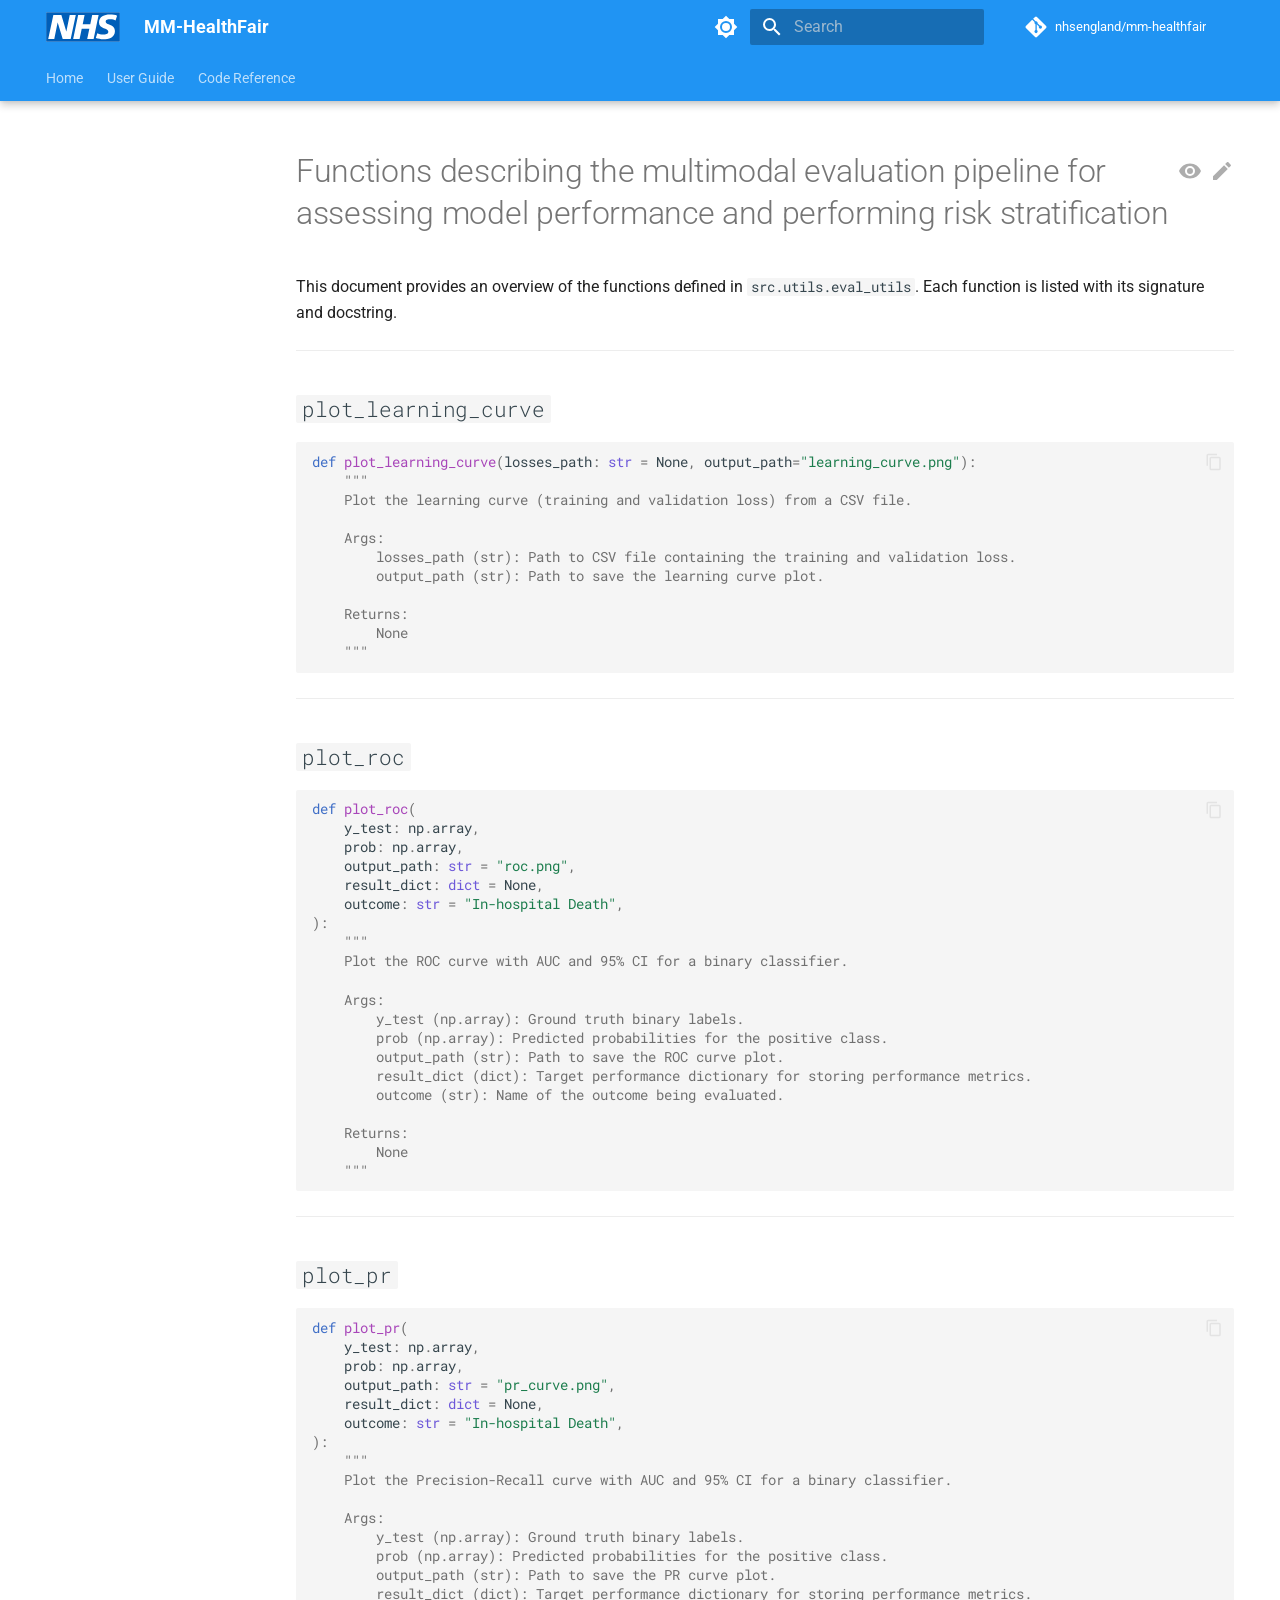
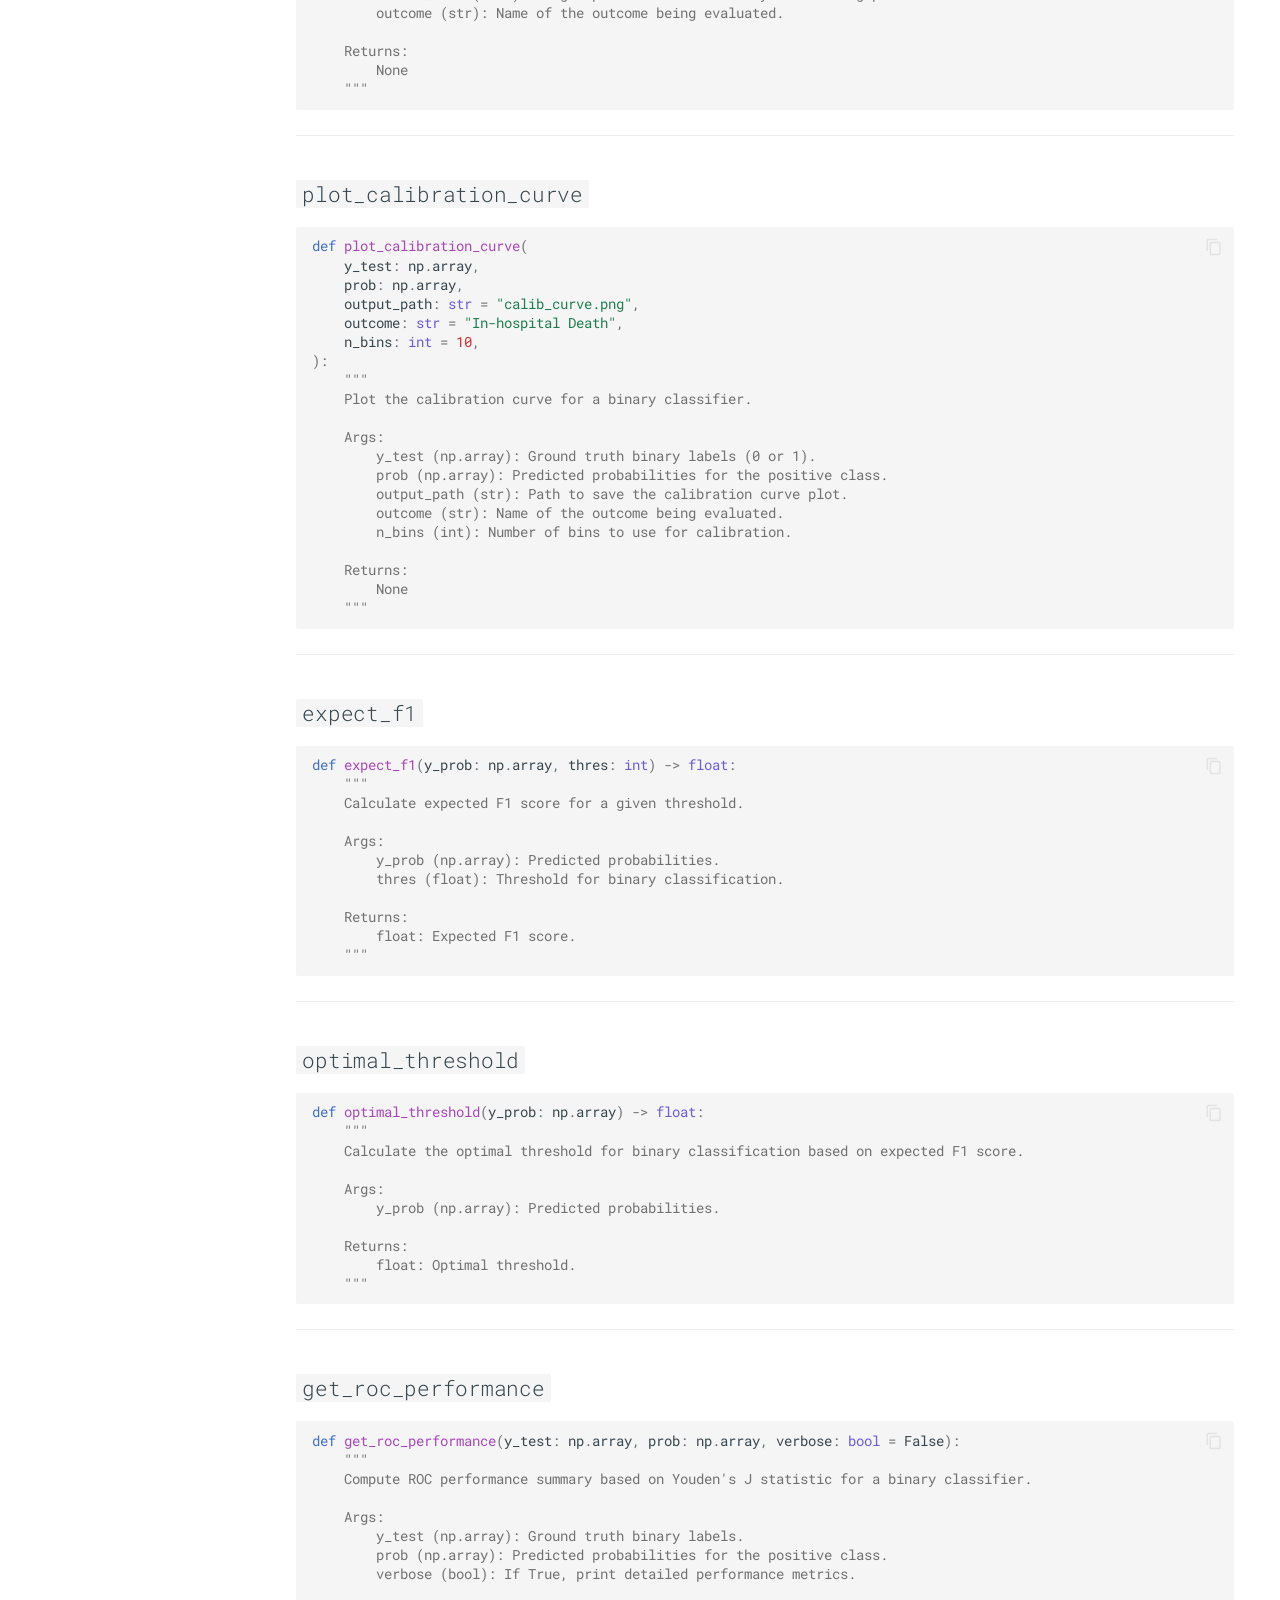
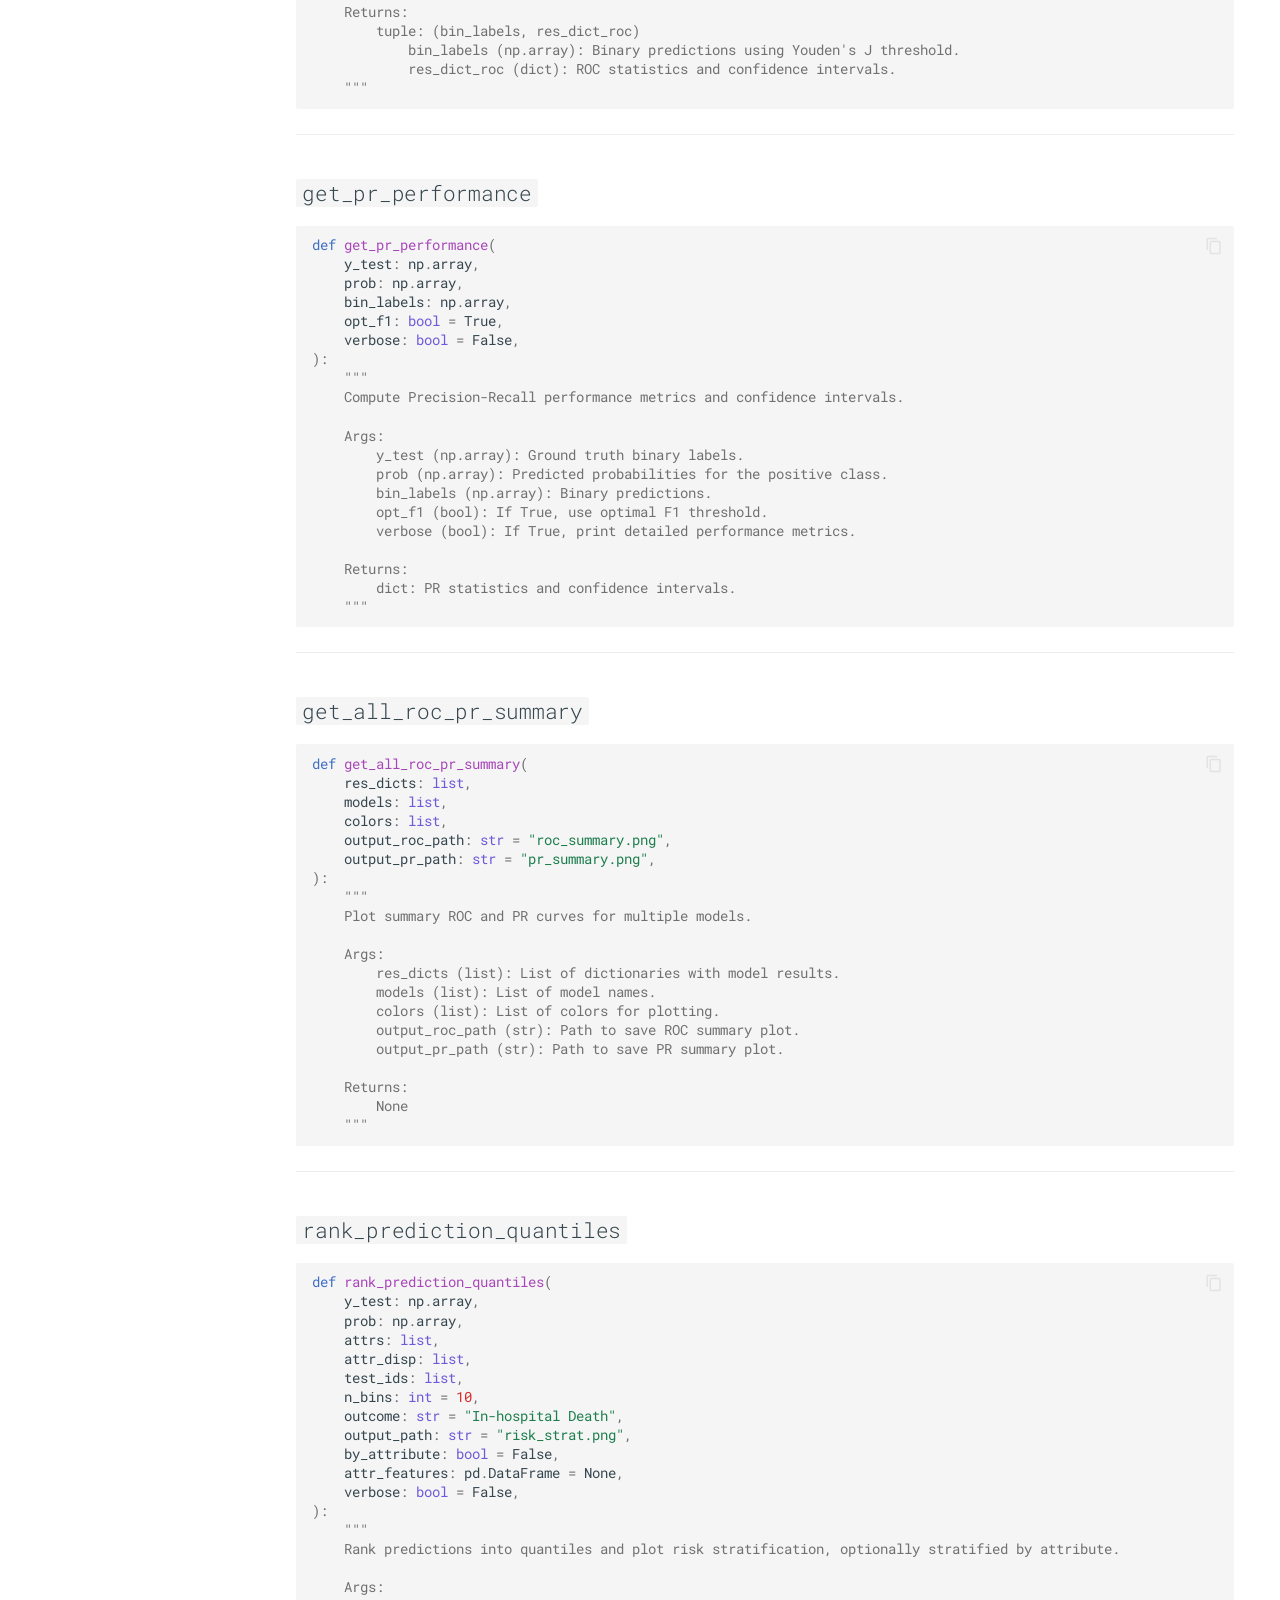
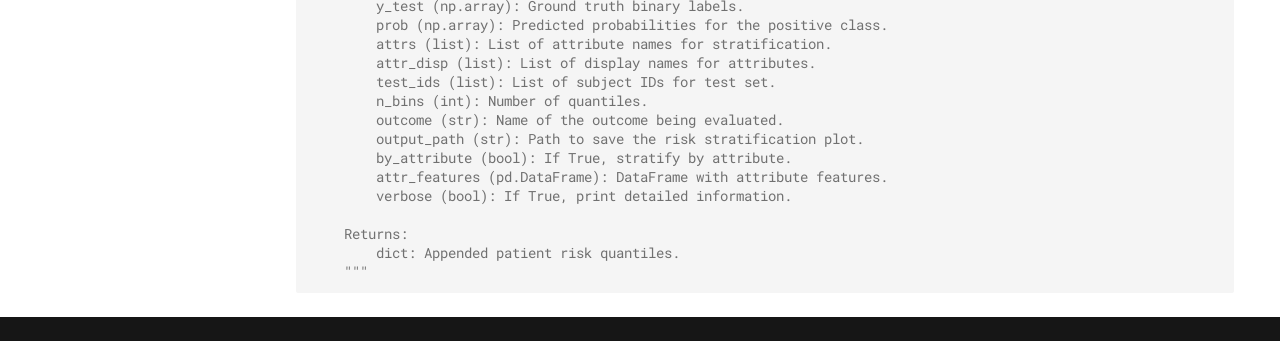
==== eval_utils/index.html @ a1f27685 "Deployed d968588 with MkDocs version: 1.6.1" ====
<!doctype html>
<html lang="en" class="no-js">
  <head>
    
      <meta charset="utf-8">
      <meta name="viewport" content="width=device-width,initial-scale=1">
      
        <meta name="description" content="Exploration codebase for understanding explainability and fairness in multimodal healthcare models">
      
      
      
      
      
      
      <link rel="icon" href="../assets/NHS.svg">
      <meta name="generator" content="mkdocs-1.6.1, mkdocs-material-9.6.11">
    
    
      
        <title>Functions describing the multimodal evaluation pipeline for assessing model performance and performing risk stratification - MM-HealthFair</title>
      
    
    
      <link rel="stylesheet" href="../assets/stylesheets/main.4af4bdda.min.css">
      
        
        <link rel="stylesheet" href="../assets/stylesheets/palette.06af60db.min.css">
      
      


    
    
      
    
    
      
        
        
        <link rel="preconnect" href="https://fonts.gstatic.com" crossorigin>
        <link rel="stylesheet" href="https://fonts.googleapis.com/css?family=Roboto:300,300i,400,400i,700,700i%7CRoboto+Mono:400,400i,700,700i&display=fallback">
        <style>:root{--md-text-font:"Roboto";--md-code-font:"Roboto Mono"}</style>
      
    
    
      <link rel="stylesheet" href="../assets/_mkdocstrings.css">
    
      <link rel="stylesheet" href="../css/style.css">
    
      <link rel="stylesheet" href="../css/mkdocstrings.css">
    
    <script>__md_scope=new URL("..",location),__md_hash=e=>[...e].reduce(((e,_)=>(e<<5)-e+_.charCodeAt(0)),0),__md_get=(e,_=localStorage,t=__md_scope)=>JSON.parse(_.getItem(t.pathname+"."+e)),__md_set=(e,_,t=localStorage,a=__md_scope)=>{try{t.setItem(a.pathname+"."+e,JSON.stringify(_))}catch(e){}}</script>
    
      

    
    
    
  </head>
  
  
    
    
      
    
    
    
    
    <body dir="ltr" data-md-color-scheme="default" data-md-color-primary="blue" data-md-color-accent="light-blue">
  
    
    <input class="md-toggle" data-md-toggle="drawer" type="checkbox" id="__drawer" autocomplete="off">
    <input class="md-toggle" data-md-toggle="search" type="checkbox" id="__search" autocomplete="off">
    <label class="md-overlay" for="__drawer"></label>
    <div data-md-component="skip">
      
        
        <a href="#functions-describing-the-multimodal-evaluation-pipeline-for-assessing-model-performance-and-performing-risk-stratification" class="md-skip">
          Skip to content
        </a>
      
    </div>
    <div data-md-component="announce">
      
    </div>
    
    
      

  

<header class="md-header md-header--shadow md-header--lifted" data-md-component="header">
  <nav class="md-header__inner md-grid" aria-label="Header">
    <a href=".." title="MM-HealthFair" class="md-header__button md-logo" aria-label="MM-HealthFair" data-md-component="logo">
      
  <img src="../assets/NHS.svg" alt="logo">

    </a>
    <label class="md-header__button md-icon" for="__drawer">
      
      <svg xmlns="http://www.w3.org/2000/svg" viewBox="0 0 24 24"><path d="M3 6h18v2H3zm0 5h18v2H3zm0 5h18v2H3z"/></svg>
    </label>
    <div class="md-header__title" data-md-component="header-title">
      <div class="md-header__ellipsis">
        <div class="md-header__topic">
          <span class="md-ellipsis">
            MM-HealthFair
          </span>
        </div>
        <div class="md-header__topic" data-md-component="header-topic">
          <span class="md-ellipsis">
            
              Functions describing the multimodal evaluation pipeline for assessing model performance and performing risk stratification
            
          </span>
        </div>
      </div>
    </div>
    
      
        <form class="md-header__option" data-md-component="palette">
  
    
    
    
    <input class="md-option" data-md-color-media="(prefers-color-scheme: light)" data-md-color-scheme="default" data-md-color-primary="blue" data-md-color-accent="light-blue"  aria-label="Switch to dark mode"  type="radio" name="__palette" id="__palette_0">
    
      <label class="md-header__button md-icon" title="Switch to dark mode" for="__palette_1" hidden>
        <svg xmlns="http://www.w3.org/2000/svg" viewBox="0 0 24 24"><path d="M12 8a4 4 0 0 0-4 4 4 4 0 0 0 4 4 4 4 0 0 0 4-4 4 4 0 0 0-4-4m0 10a6 6 0 0 1-6-6 6 6 0 0 1 6-6 6 6 0 0 1 6 6 6 6 0 0 1-6 6m8-9.31V4h-4.69L12 .69 8.69 4H4v4.69L.69 12 4 15.31V20h4.69L12 23.31 15.31 20H20v-4.69L23.31 12z"/></svg>
      </label>
    
  
    
    
    
    <input class="md-option" data-md-color-media="(prefers-color-scheme: dark)" data-md-color-scheme="slate" data-md-color-primary="blue" data-md-color-accent="light-blue"  aria-label="Switch to light mode"  type="radio" name="__palette" id="__palette_1">
    
      <label class="md-header__button md-icon" title="Switch to light mode" for="__palette_0" hidden>
        <svg xmlns="http://www.w3.org/2000/svg" viewBox="0 0 24 24"><path d="M12 18c-.89 0-1.74-.2-2.5-.55C11.56 16.5 13 14.42 13 12s-1.44-4.5-3.5-5.45C10.26 6.2 11.11 6 12 6a6 6 0 0 1 6 6 6 6 0 0 1-6 6m8-9.31V4h-4.69L12 .69 8.69 4H4v4.69L.69 12 4 15.31V20h4.69L12 23.31 15.31 20H20v-4.69L23.31 12z"/></svg>
      </label>
    
  
</form>
      
    
    
      <script>var palette=__md_get("__palette");if(palette&&palette.color){if("(prefers-color-scheme)"===palette.color.media){var media=matchMedia("(prefers-color-scheme: light)"),input=document.querySelector(media.matches?"[data-md-color-media='(prefers-color-scheme: light)']":"[data-md-color-media='(prefers-color-scheme: dark)']");palette.color.media=input.getAttribute("data-md-color-media"),palette.color.scheme=input.getAttribute("data-md-color-scheme"),palette.color.primary=input.getAttribute("data-md-color-primary"),palette.color.accent=input.getAttribute("data-md-color-accent")}for(var[key,value]of Object.entries(palette.color))document.body.setAttribute("data-md-color-"+key,value)}</script>
    
    
    
      
      
        <label class="md-header__button md-icon" for="__search">
          
          <svg xmlns="http://www.w3.org/2000/svg" viewBox="0 0 24 24"><path d="M9.5 3A6.5 6.5 0 0 1 16 9.5c0 1.61-.59 3.09-1.56 4.23l.27.27h.79l5 5-1.5 1.5-5-5v-.79l-.27-.27A6.52 6.52 0 0 1 9.5 16 6.5 6.5 0 0 1 3 9.5 6.5 6.5 0 0 1 9.5 3m0 2C7 5 5 7 5 9.5S7 14 9.5 14 14 12 14 9.5 12 5 9.5 5"/></svg>
        </label>
        <div class="md-search" data-md-component="search" role="dialog">
  <label class="md-search__overlay" for="__search"></label>
  <div class="md-search__inner" role="search">
    <form class="md-search__form" name="search">
      <input type="text" class="md-search__input" name="query" aria-label="Search" placeholder="Search" autocapitalize="off" autocorrect="off" autocomplete="off" spellcheck="false" data-md-component="search-query" required>
      <label class="md-search__icon md-icon" for="__search">
        
        <svg xmlns="http://www.w3.org/2000/svg" viewBox="0 0 24 24"><path d="M9.5 3A6.5 6.5 0 0 1 16 9.5c0 1.61-.59 3.09-1.56 4.23l.27.27h.79l5 5-1.5 1.5-5-5v-.79l-.27-.27A6.52 6.52 0 0 1 9.5 16 6.5 6.5 0 0 1 3 9.5 6.5 6.5 0 0 1 9.5 3m0 2C7 5 5 7 5 9.5S7 14 9.5 14 14 12 14 9.5 12 5 9.5 5"/></svg>
        
        <svg xmlns="http://www.w3.org/2000/svg" viewBox="0 0 24 24"><path d="M20 11v2H8l5.5 5.5-1.42 1.42L4.16 12l7.92-7.92L13.5 5.5 8 11z"/></svg>
      </label>
      <nav class="md-search__options" aria-label="Search">
        
          <a href="javascript:void(0)" class="md-search__icon md-icon" title="Share" aria-label="Share" data-clipboard data-clipboard-text="" data-md-component="search-share" tabindex="-1">
            
            <svg xmlns="http://www.w3.org/2000/svg" viewBox="0 0 24 24"><path d="M18 16.08c-.76 0-1.44.3-1.96.77L8.91 12.7c.05-.23.09-.46.09-.7s-.04-.47-.09-.7l7.05-4.11c.54.5 1.25.81 2.04.81a3 3 0 0 0 3-3 3 3 0 0 0-3-3 3 3 0 0 0-3 3c0 .24.04.47.09.7L8.04 9.81C7.5 9.31 6.79 9 6 9a3 3 0 0 0-3 3 3 3 0 0 0 3 3c.79 0 1.5-.31 2.04-.81l7.12 4.15c-.05.21-.08.43-.08.66 0 1.61 1.31 2.91 2.92 2.91s2.92-1.3 2.92-2.91A2.92 2.92 0 0 0 18 16.08"/></svg>
          </a>
        
        <button type="reset" class="md-search__icon md-icon" title="Clear" aria-label="Clear" tabindex="-1">
          
          <svg xmlns="http://www.w3.org/2000/svg" viewBox="0 0 24 24"><path d="M19 6.41 17.59 5 12 10.59 6.41 5 5 6.41 10.59 12 5 17.59 6.41 19 12 13.41 17.59 19 19 17.59 13.41 12z"/></svg>
        </button>
      </nav>
      
        <div class="md-search__suggest" data-md-component="search-suggest"></div>
      
    </form>
    <div class="md-search__output">
      <div class="md-search__scrollwrap" tabindex="0" data-md-scrollfix>
        <div class="md-search-result" data-md-component="search-result">
          <div class="md-search-result__meta">
            Initializing search
          </div>
          <ol class="md-search-result__list" role="presentation"></ol>
        </div>
      </div>
    </div>
  </div>
</div>
      
    
    
      <div class="md-header__source">
        <a href="https://github.com/nhsengland/mm-healthfair" title="Go to repository" class="md-source" data-md-component="source">
  <div class="md-source__icon md-icon">
    
    <svg xmlns="http://www.w3.org/2000/svg" viewBox="0 0 448 512"><!--! Font Awesome Free 6.7.2 by @fontawesome - https://fontawesome.com License - https://fontawesome.com/license/free (Icons: CC BY 4.0, Fonts: SIL OFL 1.1, Code: MIT License) Copyright 2024 Fonticons, Inc.--><path d="M439.55 236.05 244 40.45a28.87 28.87 0 0 0-40.81 0l-40.66 40.63 51.52 51.52c27.06-9.14 52.68 16.77 43.39 43.68l49.66 49.66c34.23-11.8 61.18 31 35.47 56.69-26.49 26.49-70.21-2.87-56-37.34L240.22 199v121.85c25.3 12.54 22.26 41.85 9.08 55a34.34 34.34 0 0 1-48.55 0c-17.57-17.6-11.07-46.91 11.25-56v-123c-20.8-8.51-24.6-30.74-18.64-45L142.57 101 8.45 235.14a28.86 28.86 0 0 0 0 40.81l195.61 195.6a28.86 28.86 0 0 0 40.8 0l194.69-194.69a28.86 28.86 0 0 0 0-40.81"/></svg>
  </div>
  <div class="md-source__repository">
    nhsengland/mm-healthfair
  </div>
</a>
      </div>
    
  </nav>
  
    
      
<nav class="md-tabs" aria-label="Tabs" data-md-component="tabs">
  <div class="md-grid">
    <ul class="md-tabs__list">
      
        
  
  
  
  
    <li class="md-tabs__item">
      <a href=".." class="md-tabs__link">
        
  
  
    
  
  Home

      </a>
    </li>
  

      
        
  
  
  
  
    
    
      <li class="md-tabs__item">
        <a href="../getting_started/" class="md-tabs__link">
          
  
  
  User Guide

        </a>
      </li>
    
  

      
        
  
  
  
  
    
    
      <li class="md-tabs__item">
        <a href="../mimiciv/" class="md-tabs__link">
          
  
  
  Code Reference

        </a>
      </li>
    
  

      
    </ul>
  </div>
</nav>
    
  
</header>
    
    <div class="md-container" data-md-component="container">
      
      
        
      
      <main class="md-main" data-md-component="main">
        <div class="md-main__inner md-grid">
          
            
              
              <div class="md-sidebar md-sidebar--primary" data-md-component="sidebar" data-md-type="navigation" >
                <div class="md-sidebar__scrollwrap">
                  <div class="md-sidebar__inner">
                    


  


  

<nav class="md-nav md-nav--primary md-nav--lifted md-nav--integrated" aria-label="Navigation" data-md-level="0">
  <label class="md-nav__title" for="__drawer">
    <a href=".." title="MM-HealthFair" class="md-nav__button md-logo" aria-label="MM-HealthFair" data-md-component="logo">
      
  <img src="../assets/NHS.svg" alt="logo">

    </a>
    MM-HealthFair
  </label>
  
    <div class="md-nav__source">
      <a href="https://github.com/nhsengland/mm-healthfair" title="Go to repository" class="md-source" data-md-component="source">
  <div class="md-source__icon md-icon">
    
    <svg xmlns="http://www.w3.org/2000/svg" viewBox="0 0 448 512"><!--! Font Awesome Free 6.7.2 by @fontawesome - https://fontawesome.com License - https://fontawesome.com/license/free (Icons: CC BY 4.0, Fonts: SIL OFL 1.1, Code: MIT License) Copyright 2024 Fonticons, Inc.--><path d="M439.55 236.05 244 40.45a28.87 28.87 0 0 0-40.81 0l-40.66 40.63 51.52 51.52c27.06-9.14 52.68 16.77 43.39 43.68l49.66 49.66c34.23-11.8 61.18 31 35.47 56.69-26.49 26.49-70.21-2.87-56-37.34L240.22 199v121.85c25.3 12.54 22.26 41.85 9.08 55a34.34 34.34 0 0 1-48.55 0c-17.57-17.6-11.07-46.91 11.25-56v-123c-20.8-8.51-24.6-30.74-18.64-45L142.57 101 8.45 235.14a28.86 28.86 0 0 0 0 40.81l195.61 195.6a28.86 28.86 0 0 0 40.8 0l194.69-194.69a28.86 28.86 0 0 0 0-40.81"/></svg>
  </div>
  <div class="md-source__repository">
    nhsengland/mm-healthfair
  </div>
</a>
    </div>
  
  <ul class="md-nav__list" data-md-scrollfix>
    
      
      
  
  
  
  
    <li class="md-nav__item">
      <a href=".." class="md-nav__link">
        
  
  
  <span class="md-ellipsis">
    Home
    
  </span>
  

      </a>
    </li>
  

    
      
      
  
  
  
  
    
    
    
    
      
      
    
    
    <li class="md-nav__item md-nav__item--nested">
      
        
        
        <input class="md-nav__toggle md-toggle " type="checkbox" id="__nav_2" >
        
          
          <label class="md-nav__link" for="__nav_2" id="__nav_2_label" tabindex="0">
            
  
  
  <span class="md-ellipsis">
    User Guide
    
  </span>
  

            <span class="md-nav__icon md-icon"></span>
          </label>
        
        <nav class="md-nav" data-md-level="1" aria-labelledby="__nav_2_label" aria-expanded="false">
          <label class="md-nav__title" for="__nav_2">
            <span class="md-nav__icon md-icon"></span>
            User Guide
          </label>
          <ul class="md-nav__list" data-md-scrollfix>
            
              
                
  
  
  
  
    <li class="md-nav__item">
      <a href="../getting_started/" class="md-nav__link">
        
  
  
  <span class="md-ellipsis">
    Getting Started
    
  </span>
  

      </a>
    </li>
  

              
            
          </ul>
        </nav>
      
    </li>
  

    
      
      
  
  
  
  
    
    
    
    
      
      
    
    
    <li class="md-nav__item md-nav__item--nested">
      
        
        
        <input class="md-nav__toggle md-toggle " type="checkbox" id="__nav_3" >
        
          
          <label class="md-nav__link" for="__nav_3" id="__nav_3_label" tabindex="0">
            
  
  
  <span class="md-ellipsis">
    Code Reference
    
  </span>
  

            <span class="md-nav__icon md-icon"></span>
          </label>
        
        <nav class="md-nav" data-md-level="1" aria-labelledby="__nav_3_label" aria-expanded="false">
          <label class="md-nav__title" for="__nav_3">
            <span class="md-nav__icon md-icon"></span>
            Code Reference
          </label>
          <ul class="md-nav__list" data-md-scrollfix>
            
              
                
  
  
  
  
    <li class="md-nav__item">
      <a href="../mimiciv/" class="md-nav__link">
        
  
  
  <span class="md-ellipsis">
    MIMIC-IV
    
  </span>
  

      </a>
    </li>
  

              
            
              
                
  
  
  
  
    <li class="md-nav__item">
      <a href="../preprocessing/" class="md-nav__link">
        
  
  
  <span class="md-ellipsis">
    Preprocessing
    
  </span>
  

      </a>
    </li>
  

              
            
              
                
  
  
  
  
    <li class="md-nav__item">
      <a href="../functions/" class="md-nav__link">
        
  
  
  <span class="md-ellipsis">
    Miscellaneous
    
  </span>
  

      </a>
    </li>
  

              
            
          </ul>
        </nav>
      
    </li>
  

    
  </ul>
</nav>
                  </div>
                </div>
              </div>
            
            
          
          
            <div class="md-content" data-md-component="content">
              <article class="md-content__inner md-typeset">
                
                  


  
    <a href="https://github.com/nhsengland/mm-healthfair/edit/main/docs/eval_utils.md" title="Edit this page" class="md-content__button md-icon">
      
      <svg xmlns="http://www.w3.org/2000/svg" viewBox="0 0 24 24"><path d="M20.71 7.04c.39-.39.39-1.04 0-1.41l-2.34-2.34c-.37-.39-1.02-.39-1.41 0l-1.84 1.83 3.75 3.75M3 17.25V21h3.75L17.81 9.93l-3.75-3.75z"/></svg>
    </a>
  
  
    
      
    
    <a href="https://github.com/nhsengland/mm-healthfair/raw/main/docs/eval_utils.md" title="View source of this page" class="md-content__button md-icon">
      
      <svg xmlns="http://www.w3.org/2000/svg" viewBox="0 0 24 24"><path d="M12 9a3 3 0 0 0-3 3 3 3 0 0 0 3 3 3 3 0 0 0 3-3 3 3 0 0 0-3-3m0 8a5 5 0 0 1-5-5 5 5 0 0 1 5-5 5 5 0 0 1 5 5 5 5 0 0 1-5 5m0-12.5C7 4.5 2.73 7.61 1 12c1.73 4.39 6 7.5 11 7.5s9.27-3.11 11-7.5c-1.73-4.39-6-7.5-11-7.5"/></svg>
    </a>
  


<h1 id="functions-describing-the-multimodal-evaluation-pipeline-for-assessing-model-performance-and-performing-risk-stratification">Functions describing the multimodal evaluation pipeline for assessing model performance and performing risk stratification</h1>
<p>This document provides an overview of the functions defined in <code>src.utils.eval_utils</code>. Each function is listed with its signature and docstring.</p>
<hr />
<h2 id="plot_learning_curve"><code>plot_learning_curve</code></h2>
<div class="language-python highlight"><pre><span></span><code><span id="__span-0-1"><a id="__codelineno-0-1" name="__codelineno-0-1" href="#__codelineno-0-1"></a><span class="k">def</span><span class="w"> </span><span class="nf">plot_learning_curve</span><span class="p">(</span><span class="n">losses_path</span><span class="p">:</span> <span class="nb">str</span> <span class="o">=</span> <span class="kc">None</span><span class="p">,</span> <span class="n">output_path</span><span class="o">=</span><span class="s2">&quot;learning_curve.png&quot;</span><span class="p">):</span>
</span><span id="__span-0-2"><a id="__codelineno-0-2" name="__codelineno-0-2" href="#__codelineno-0-2"></a><span class="w">    </span><span class="sd">&quot;&quot;&quot;</span>
</span><span id="__span-0-3"><a id="__codelineno-0-3" name="__codelineno-0-3" href="#__codelineno-0-3"></a><span class="sd">    Plot the learning curve (training and validation loss) from a CSV file.</span>
</span><span id="__span-0-4"><a id="__codelineno-0-4" name="__codelineno-0-4" href="#__codelineno-0-4"></a>
</span><span id="__span-0-5"><a id="__codelineno-0-5" name="__codelineno-0-5" href="#__codelineno-0-5"></a><span class="sd">    Args:</span>
</span><span id="__span-0-6"><a id="__codelineno-0-6" name="__codelineno-0-6" href="#__codelineno-0-6"></a><span class="sd">        losses_path (str): Path to CSV file containing the training and validation loss.</span>
</span><span id="__span-0-7"><a id="__codelineno-0-7" name="__codelineno-0-7" href="#__codelineno-0-7"></a><span class="sd">        output_path (str): Path to save the learning curve plot.</span>
</span><span id="__span-0-8"><a id="__codelineno-0-8" name="__codelineno-0-8" href="#__codelineno-0-8"></a>
</span><span id="__span-0-9"><a id="__codelineno-0-9" name="__codelineno-0-9" href="#__codelineno-0-9"></a><span class="sd">    Returns:</span>
</span><span id="__span-0-10"><a id="__codelineno-0-10" name="__codelineno-0-10" href="#__codelineno-0-10"></a><span class="sd">        None</span>
</span><span id="__span-0-11"><a id="__codelineno-0-11" name="__codelineno-0-11" href="#__codelineno-0-11"></a><span class="sd">    &quot;&quot;&quot;</span>
</span></code></pre></div>
<hr />
<h2 id="plot_roc"><code>plot_roc</code></h2>
<div class="language-python highlight"><pre><span></span><code><span id="__span-1-1"><a id="__codelineno-1-1" name="__codelineno-1-1" href="#__codelineno-1-1"></a><span class="k">def</span><span class="w"> </span><span class="nf">plot_roc</span><span class="p">(</span>
</span><span id="__span-1-2"><a id="__codelineno-1-2" name="__codelineno-1-2" href="#__codelineno-1-2"></a>    <span class="n">y_test</span><span class="p">:</span> <span class="n">np</span><span class="o">.</span><span class="n">array</span><span class="p">,</span>
</span><span id="__span-1-3"><a id="__codelineno-1-3" name="__codelineno-1-3" href="#__codelineno-1-3"></a>    <span class="n">prob</span><span class="p">:</span> <span class="n">np</span><span class="o">.</span><span class="n">array</span><span class="p">,</span>
</span><span id="__span-1-4"><a id="__codelineno-1-4" name="__codelineno-1-4" href="#__codelineno-1-4"></a>    <span class="n">output_path</span><span class="p">:</span> <span class="nb">str</span> <span class="o">=</span> <span class="s2">&quot;roc.png&quot;</span><span class="p">,</span>
</span><span id="__span-1-5"><a id="__codelineno-1-5" name="__codelineno-1-5" href="#__codelineno-1-5"></a>    <span class="n">result_dict</span><span class="p">:</span> <span class="nb">dict</span> <span class="o">=</span> <span class="kc">None</span><span class="p">,</span>
</span><span id="__span-1-6"><a id="__codelineno-1-6" name="__codelineno-1-6" href="#__codelineno-1-6"></a>    <span class="n">outcome</span><span class="p">:</span> <span class="nb">str</span> <span class="o">=</span> <span class="s2">&quot;In-hospital Death&quot;</span><span class="p">,</span>
</span><span id="__span-1-7"><a id="__codelineno-1-7" name="__codelineno-1-7" href="#__codelineno-1-7"></a><span class="p">):</span>
</span><span id="__span-1-8"><a id="__codelineno-1-8" name="__codelineno-1-8" href="#__codelineno-1-8"></a><span class="w">    </span><span class="sd">&quot;&quot;&quot;</span>
</span><span id="__span-1-9"><a id="__codelineno-1-9" name="__codelineno-1-9" href="#__codelineno-1-9"></a><span class="sd">    Plot the ROC curve with AUC and 95% CI for a binary classifier.</span>
</span><span id="__span-1-10"><a id="__codelineno-1-10" name="__codelineno-1-10" href="#__codelineno-1-10"></a>
</span><span id="__span-1-11"><a id="__codelineno-1-11" name="__codelineno-1-11" href="#__codelineno-1-11"></a><span class="sd">    Args:</span>
</span><span id="__span-1-12"><a id="__codelineno-1-12" name="__codelineno-1-12" href="#__codelineno-1-12"></a><span class="sd">        y_test (np.array): Ground truth binary labels.</span>
</span><span id="__span-1-13"><a id="__codelineno-1-13" name="__codelineno-1-13" href="#__codelineno-1-13"></a><span class="sd">        prob (np.array): Predicted probabilities for the positive class.</span>
</span><span id="__span-1-14"><a id="__codelineno-1-14" name="__codelineno-1-14" href="#__codelineno-1-14"></a><span class="sd">        output_path (str): Path to save the ROC curve plot.</span>
</span><span id="__span-1-15"><a id="__codelineno-1-15" name="__codelineno-1-15" href="#__codelineno-1-15"></a><span class="sd">        result_dict (dict): Target performance dictionary for storing performance metrics.</span>
</span><span id="__span-1-16"><a id="__codelineno-1-16" name="__codelineno-1-16" href="#__codelineno-1-16"></a><span class="sd">        outcome (str): Name of the outcome being evaluated.</span>
</span><span id="__span-1-17"><a id="__codelineno-1-17" name="__codelineno-1-17" href="#__codelineno-1-17"></a>
</span><span id="__span-1-18"><a id="__codelineno-1-18" name="__codelineno-1-18" href="#__codelineno-1-18"></a><span class="sd">    Returns:</span>
</span><span id="__span-1-19"><a id="__codelineno-1-19" name="__codelineno-1-19" href="#__codelineno-1-19"></a><span class="sd">        None</span>
</span><span id="__span-1-20"><a id="__codelineno-1-20" name="__codelineno-1-20" href="#__codelineno-1-20"></a><span class="sd">    &quot;&quot;&quot;</span>
</span></code></pre></div>
<hr />
<h2 id="plot_pr"><code>plot_pr</code></h2>
<div class="language-python highlight"><pre><span></span><code><span id="__span-2-1"><a id="__codelineno-2-1" name="__codelineno-2-1" href="#__codelineno-2-1"></a><span class="k">def</span><span class="w"> </span><span class="nf">plot_pr</span><span class="p">(</span>
</span><span id="__span-2-2"><a id="__codelineno-2-2" name="__codelineno-2-2" href="#__codelineno-2-2"></a>    <span class="n">y_test</span><span class="p">:</span> <span class="n">np</span><span class="o">.</span><span class="n">array</span><span class="p">,</span>
</span><span id="__span-2-3"><a id="__codelineno-2-3" name="__codelineno-2-3" href="#__codelineno-2-3"></a>    <span class="n">prob</span><span class="p">:</span> <span class="n">np</span><span class="o">.</span><span class="n">array</span><span class="p">,</span>
</span><span id="__span-2-4"><a id="__codelineno-2-4" name="__codelineno-2-4" href="#__codelineno-2-4"></a>    <span class="n">output_path</span><span class="p">:</span> <span class="nb">str</span> <span class="o">=</span> <span class="s2">&quot;pr_curve.png&quot;</span><span class="p">,</span>
</span><span id="__span-2-5"><a id="__codelineno-2-5" name="__codelineno-2-5" href="#__codelineno-2-5"></a>    <span class="n">result_dict</span><span class="p">:</span> <span class="nb">dict</span> <span class="o">=</span> <span class="kc">None</span><span class="p">,</span>
</span><span id="__span-2-6"><a id="__codelineno-2-6" name="__codelineno-2-6" href="#__codelineno-2-6"></a>    <span class="n">outcome</span><span class="p">:</span> <span class="nb">str</span> <span class="o">=</span> <span class="s2">&quot;In-hospital Death&quot;</span><span class="p">,</span>
</span><span id="__span-2-7"><a id="__codelineno-2-7" name="__codelineno-2-7" href="#__codelineno-2-7"></a><span class="p">):</span>
</span><span id="__span-2-8"><a id="__codelineno-2-8" name="__codelineno-2-8" href="#__codelineno-2-8"></a><span class="w">    </span><span class="sd">&quot;&quot;&quot;</span>
</span><span id="__span-2-9"><a id="__codelineno-2-9" name="__codelineno-2-9" href="#__codelineno-2-9"></a><span class="sd">    Plot the Precision-Recall curve with AUC and 95% CI for a binary classifier.</span>
</span><span id="__span-2-10"><a id="__codelineno-2-10" name="__codelineno-2-10" href="#__codelineno-2-10"></a>
</span><span id="__span-2-11"><a id="__codelineno-2-11" name="__codelineno-2-11" href="#__codelineno-2-11"></a><span class="sd">    Args:</span>
</span><span id="__span-2-12"><a id="__codelineno-2-12" name="__codelineno-2-12" href="#__codelineno-2-12"></a><span class="sd">        y_test (np.array): Ground truth binary labels.</span>
</span><span id="__span-2-13"><a id="__codelineno-2-13" name="__codelineno-2-13" href="#__codelineno-2-13"></a><span class="sd">        prob (np.array): Predicted probabilities for the positive class.</span>
</span><span id="__span-2-14"><a id="__codelineno-2-14" name="__codelineno-2-14" href="#__codelineno-2-14"></a><span class="sd">        output_path (str): Path to save the PR curve plot.</span>
</span><span id="__span-2-15"><a id="__codelineno-2-15" name="__codelineno-2-15" href="#__codelineno-2-15"></a><span class="sd">        result_dict (dict): Target performance dictionary for storing performance metrics.</span>
</span><span id="__span-2-16"><a id="__codelineno-2-16" name="__codelineno-2-16" href="#__codelineno-2-16"></a><span class="sd">        outcome (str): Name of the outcome being evaluated.</span>
</span><span id="__span-2-17"><a id="__codelineno-2-17" name="__codelineno-2-17" href="#__codelineno-2-17"></a>
</span><span id="__span-2-18"><a id="__codelineno-2-18" name="__codelineno-2-18" href="#__codelineno-2-18"></a><span class="sd">    Returns:</span>
</span><span id="__span-2-19"><a id="__codelineno-2-19" name="__codelineno-2-19" href="#__codelineno-2-19"></a><span class="sd">        None</span>
</span><span id="__span-2-20"><a id="__codelineno-2-20" name="__codelineno-2-20" href="#__codelineno-2-20"></a><span class="sd">    &quot;&quot;&quot;</span>
</span></code></pre></div>
<hr />
<h2 id="plot_calibration_curve"><code>plot_calibration_curve</code></h2>
<div class="language-python highlight"><pre><span></span><code><span id="__span-3-1"><a id="__codelineno-3-1" name="__codelineno-3-1" href="#__codelineno-3-1"></a><span class="k">def</span><span class="w"> </span><span class="nf">plot_calibration_curve</span><span class="p">(</span>
</span><span id="__span-3-2"><a id="__codelineno-3-2" name="__codelineno-3-2" href="#__codelineno-3-2"></a>    <span class="n">y_test</span><span class="p">:</span> <span class="n">np</span><span class="o">.</span><span class="n">array</span><span class="p">,</span>
</span><span id="__span-3-3"><a id="__codelineno-3-3" name="__codelineno-3-3" href="#__codelineno-3-3"></a>    <span class="n">prob</span><span class="p">:</span> <span class="n">np</span><span class="o">.</span><span class="n">array</span><span class="p">,</span>
</span><span id="__span-3-4"><a id="__codelineno-3-4" name="__codelineno-3-4" href="#__codelineno-3-4"></a>    <span class="n">output_path</span><span class="p">:</span> <span class="nb">str</span> <span class="o">=</span> <span class="s2">&quot;calib_curve.png&quot;</span><span class="p">,</span>
</span><span id="__span-3-5"><a id="__codelineno-3-5" name="__codelineno-3-5" href="#__codelineno-3-5"></a>    <span class="n">outcome</span><span class="p">:</span> <span class="nb">str</span> <span class="o">=</span> <span class="s2">&quot;In-hospital Death&quot;</span><span class="p">,</span>
</span><span id="__span-3-6"><a id="__codelineno-3-6" name="__codelineno-3-6" href="#__codelineno-3-6"></a>    <span class="n">n_bins</span><span class="p">:</span> <span class="nb">int</span> <span class="o">=</span> <span class="mi">10</span><span class="p">,</span>
</span><span id="__span-3-7"><a id="__codelineno-3-7" name="__codelineno-3-7" href="#__codelineno-3-7"></a><span class="p">):</span>
</span><span id="__span-3-8"><a id="__codelineno-3-8" name="__codelineno-3-8" href="#__codelineno-3-8"></a><span class="w">    </span><span class="sd">&quot;&quot;&quot;</span>
</span><span id="__span-3-9"><a id="__codelineno-3-9" name="__codelineno-3-9" href="#__codelineno-3-9"></a><span class="sd">    Plot the calibration curve for a binary classifier.</span>
</span><span id="__span-3-10"><a id="__codelineno-3-10" name="__codelineno-3-10" href="#__codelineno-3-10"></a>
</span><span id="__span-3-11"><a id="__codelineno-3-11" name="__codelineno-3-11" href="#__codelineno-3-11"></a><span class="sd">    Args:</span>
</span><span id="__span-3-12"><a id="__codelineno-3-12" name="__codelineno-3-12" href="#__codelineno-3-12"></a><span class="sd">        y_test (np.array): Ground truth binary labels (0 or 1).</span>
</span><span id="__span-3-13"><a id="__codelineno-3-13" name="__codelineno-3-13" href="#__codelineno-3-13"></a><span class="sd">        prob (np.array): Predicted probabilities for the positive class.</span>
</span><span id="__span-3-14"><a id="__codelineno-3-14" name="__codelineno-3-14" href="#__codelineno-3-14"></a><span class="sd">        output_path (str): Path to save the calibration curve plot.</span>
</span><span id="__span-3-15"><a id="__codelineno-3-15" name="__codelineno-3-15" href="#__codelineno-3-15"></a><span class="sd">        outcome (str): Name of the outcome being evaluated.</span>
</span><span id="__span-3-16"><a id="__codelineno-3-16" name="__codelineno-3-16" href="#__codelineno-3-16"></a><span class="sd">        n_bins (int): Number of bins to use for calibration.</span>
</span><span id="__span-3-17"><a id="__codelineno-3-17" name="__codelineno-3-17" href="#__codelineno-3-17"></a>
</span><span id="__span-3-18"><a id="__codelineno-3-18" name="__codelineno-3-18" href="#__codelineno-3-18"></a><span class="sd">    Returns:</span>
</span><span id="__span-3-19"><a id="__codelineno-3-19" name="__codelineno-3-19" href="#__codelineno-3-19"></a><span class="sd">        None</span>
</span><span id="__span-3-20"><a id="__codelineno-3-20" name="__codelineno-3-20" href="#__codelineno-3-20"></a><span class="sd">    &quot;&quot;&quot;</span>
</span></code></pre></div>
<hr />
<h2 id="expect_f1"><code>expect_f1</code></h2>
<div class="language-python highlight"><pre><span></span><code><span id="__span-4-1"><a id="__codelineno-4-1" name="__codelineno-4-1" href="#__codelineno-4-1"></a><span class="k">def</span><span class="w"> </span><span class="nf">expect_f1</span><span class="p">(</span><span class="n">y_prob</span><span class="p">:</span> <span class="n">np</span><span class="o">.</span><span class="n">array</span><span class="p">,</span> <span class="n">thres</span><span class="p">:</span> <span class="nb">int</span><span class="p">)</span> <span class="o">-&gt;</span> <span class="nb">float</span><span class="p">:</span>
</span><span id="__span-4-2"><a id="__codelineno-4-2" name="__codelineno-4-2" href="#__codelineno-4-2"></a><span class="w">    </span><span class="sd">&quot;&quot;&quot;</span>
</span><span id="__span-4-3"><a id="__codelineno-4-3" name="__codelineno-4-3" href="#__codelineno-4-3"></a><span class="sd">    Calculate expected F1 score for a given threshold.</span>
</span><span id="__span-4-4"><a id="__codelineno-4-4" name="__codelineno-4-4" href="#__codelineno-4-4"></a>
</span><span id="__span-4-5"><a id="__codelineno-4-5" name="__codelineno-4-5" href="#__codelineno-4-5"></a><span class="sd">    Args:</span>
</span><span id="__span-4-6"><a id="__codelineno-4-6" name="__codelineno-4-6" href="#__codelineno-4-6"></a><span class="sd">        y_prob (np.array): Predicted probabilities.</span>
</span><span id="__span-4-7"><a id="__codelineno-4-7" name="__codelineno-4-7" href="#__codelineno-4-7"></a><span class="sd">        thres (float): Threshold for binary classification.</span>
</span><span id="__span-4-8"><a id="__codelineno-4-8" name="__codelineno-4-8" href="#__codelineno-4-8"></a>
</span><span id="__span-4-9"><a id="__codelineno-4-9" name="__codelineno-4-9" href="#__codelineno-4-9"></a><span class="sd">    Returns:</span>
</span><span id="__span-4-10"><a id="__codelineno-4-10" name="__codelineno-4-10" href="#__codelineno-4-10"></a><span class="sd">        float: Expected F1 score.</span>
</span><span id="__span-4-11"><a id="__codelineno-4-11" name="__codelineno-4-11" href="#__codelineno-4-11"></a><span class="sd">    &quot;&quot;&quot;</span>
</span></code></pre></div>
<hr />
<h2 id="optimal_threshold"><code>optimal_threshold</code></h2>
<div class="language-python highlight"><pre><span></span><code><span id="__span-5-1"><a id="__codelineno-5-1" name="__codelineno-5-1" href="#__codelineno-5-1"></a><span class="k">def</span><span class="w"> </span><span class="nf">optimal_threshold</span><span class="p">(</span><span class="n">y_prob</span><span class="p">:</span> <span class="n">np</span><span class="o">.</span><span class="n">array</span><span class="p">)</span> <span class="o">-&gt;</span> <span class="nb">float</span><span class="p">:</span>
</span><span id="__span-5-2"><a id="__codelineno-5-2" name="__codelineno-5-2" href="#__codelineno-5-2"></a><span class="w">    </span><span class="sd">&quot;&quot;&quot;</span>
</span><span id="__span-5-3"><a id="__codelineno-5-3" name="__codelineno-5-3" href="#__codelineno-5-3"></a><span class="sd">    Calculate the optimal threshold for binary classification based on expected F1 score.</span>
</span><span id="__span-5-4"><a id="__codelineno-5-4" name="__codelineno-5-4" href="#__codelineno-5-4"></a>
</span><span id="__span-5-5"><a id="__codelineno-5-5" name="__codelineno-5-5" href="#__codelineno-5-5"></a><span class="sd">    Args:</span>
</span><span id="__span-5-6"><a id="__codelineno-5-6" name="__codelineno-5-6" href="#__codelineno-5-6"></a><span class="sd">        y_prob (np.array): Predicted probabilities.</span>
</span><span id="__span-5-7"><a id="__codelineno-5-7" name="__codelineno-5-7" href="#__codelineno-5-7"></a>
</span><span id="__span-5-8"><a id="__codelineno-5-8" name="__codelineno-5-8" href="#__codelineno-5-8"></a><span class="sd">    Returns:</span>
</span><span id="__span-5-9"><a id="__codelineno-5-9" name="__codelineno-5-9" href="#__codelineno-5-9"></a><span class="sd">        float: Optimal threshold.</span>
</span><span id="__span-5-10"><a id="__codelineno-5-10" name="__codelineno-5-10" href="#__codelineno-5-10"></a><span class="sd">    &quot;&quot;&quot;</span>
</span></code></pre></div>
<hr />
<h2 id="get_roc_performance"><code>get_roc_performance</code></h2>
<div class="language-python highlight"><pre><span></span><code><span id="__span-6-1"><a id="__codelineno-6-1" name="__codelineno-6-1" href="#__codelineno-6-1"></a><span class="k">def</span><span class="w"> </span><span class="nf">get_roc_performance</span><span class="p">(</span><span class="n">y_test</span><span class="p">:</span> <span class="n">np</span><span class="o">.</span><span class="n">array</span><span class="p">,</span> <span class="n">prob</span><span class="p">:</span> <span class="n">np</span><span class="o">.</span><span class="n">array</span><span class="p">,</span> <span class="n">verbose</span><span class="p">:</span> <span class="nb">bool</span> <span class="o">=</span> <span class="kc">False</span><span class="p">):</span>
</span><span id="__span-6-2"><a id="__codelineno-6-2" name="__codelineno-6-2" href="#__codelineno-6-2"></a><span class="w">    </span><span class="sd">&quot;&quot;&quot;</span>
</span><span id="__span-6-3"><a id="__codelineno-6-3" name="__codelineno-6-3" href="#__codelineno-6-3"></a><span class="sd">    Compute ROC performance summary based on Youden&#39;s J statistic for a binary classifier.</span>
</span><span id="__span-6-4"><a id="__codelineno-6-4" name="__codelineno-6-4" href="#__codelineno-6-4"></a>
</span><span id="__span-6-5"><a id="__codelineno-6-5" name="__codelineno-6-5" href="#__codelineno-6-5"></a><span class="sd">    Args:</span>
</span><span id="__span-6-6"><a id="__codelineno-6-6" name="__codelineno-6-6" href="#__codelineno-6-6"></a><span class="sd">        y_test (np.array): Ground truth binary labels.</span>
</span><span id="__span-6-7"><a id="__codelineno-6-7" name="__codelineno-6-7" href="#__codelineno-6-7"></a><span class="sd">        prob (np.array): Predicted probabilities for the positive class.</span>
</span><span id="__span-6-8"><a id="__codelineno-6-8" name="__codelineno-6-8" href="#__codelineno-6-8"></a><span class="sd">        verbose (bool): If True, print detailed performance metrics.</span>
</span><span id="__span-6-9"><a id="__codelineno-6-9" name="__codelineno-6-9" href="#__codelineno-6-9"></a>
</span><span id="__span-6-10"><a id="__codelineno-6-10" name="__codelineno-6-10" href="#__codelineno-6-10"></a><span class="sd">    Returns:</span>
</span><span id="__span-6-11"><a id="__codelineno-6-11" name="__codelineno-6-11" href="#__codelineno-6-11"></a><span class="sd">        tuple: (bin_labels, res_dict_roc)</span>
</span><span id="__span-6-12"><a id="__codelineno-6-12" name="__codelineno-6-12" href="#__codelineno-6-12"></a><span class="sd">            bin_labels (np.array): Binary predictions using Youden&#39;s J threshold.</span>
</span><span id="__span-6-13"><a id="__codelineno-6-13" name="__codelineno-6-13" href="#__codelineno-6-13"></a><span class="sd">            res_dict_roc (dict): ROC statistics and confidence intervals.</span>
</span><span id="__span-6-14"><a id="__codelineno-6-14" name="__codelineno-6-14" href="#__codelineno-6-14"></a><span class="sd">    &quot;&quot;&quot;</span>
</span></code></pre></div>
<hr />
<h2 id="get_pr_performance"><code>get_pr_performance</code></h2>
<div class="language-python highlight"><pre><span></span><code><span id="__span-7-1"><a id="__codelineno-7-1" name="__codelineno-7-1" href="#__codelineno-7-1"></a><span class="k">def</span><span class="w"> </span><span class="nf">get_pr_performance</span><span class="p">(</span>
</span><span id="__span-7-2"><a id="__codelineno-7-2" name="__codelineno-7-2" href="#__codelineno-7-2"></a>    <span class="n">y_test</span><span class="p">:</span> <span class="n">np</span><span class="o">.</span><span class="n">array</span><span class="p">,</span>
</span><span id="__span-7-3"><a id="__codelineno-7-3" name="__codelineno-7-3" href="#__codelineno-7-3"></a>    <span class="n">prob</span><span class="p">:</span> <span class="n">np</span><span class="o">.</span><span class="n">array</span><span class="p">,</span>
</span><span id="__span-7-4"><a id="__codelineno-7-4" name="__codelineno-7-4" href="#__codelineno-7-4"></a>    <span class="n">bin_labels</span><span class="p">:</span> <span class="n">np</span><span class="o">.</span><span class="n">array</span><span class="p">,</span>
</span><span id="__span-7-5"><a id="__codelineno-7-5" name="__codelineno-7-5" href="#__codelineno-7-5"></a>    <span class="n">opt_f1</span><span class="p">:</span> <span class="nb">bool</span> <span class="o">=</span> <span class="kc">True</span><span class="p">,</span>
</span><span id="__span-7-6"><a id="__codelineno-7-6" name="__codelineno-7-6" href="#__codelineno-7-6"></a>    <span class="n">verbose</span><span class="p">:</span> <span class="nb">bool</span> <span class="o">=</span> <span class="kc">False</span><span class="p">,</span>
</span><span id="__span-7-7"><a id="__codelineno-7-7" name="__codelineno-7-7" href="#__codelineno-7-7"></a><span class="p">):</span>
</span><span id="__span-7-8"><a id="__codelineno-7-8" name="__codelineno-7-8" href="#__codelineno-7-8"></a><span class="w">    </span><span class="sd">&quot;&quot;&quot;</span>
</span><span id="__span-7-9"><a id="__codelineno-7-9" name="__codelineno-7-9" href="#__codelineno-7-9"></a><span class="sd">    Compute Precision-Recall performance metrics and confidence intervals.</span>
</span><span id="__span-7-10"><a id="__codelineno-7-10" name="__codelineno-7-10" href="#__codelineno-7-10"></a>
</span><span id="__span-7-11"><a id="__codelineno-7-11" name="__codelineno-7-11" href="#__codelineno-7-11"></a><span class="sd">    Args:</span>
</span><span id="__span-7-12"><a id="__codelineno-7-12" name="__codelineno-7-12" href="#__codelineno-7-12"></a><span class="sd">        y_test (np.array): Ground truth binary labels.</span>
</span><span id="__span-7-13"><a id="__codelineno-7-13" name="__codelineno-7-13" href="#__codelineno-7-13"></a><span class="sd">        prob (np.array): Predicted probabilities for the positive class.</span>
</span><span id="__span-7-14"><a id="__codelineno-7-14" name="__codelineno-7-14" href="#__codelineno-7-14"></a><span class="sd">        bin_labels (np.array): Binary predictions.</span>
</span><span id="__span-7-15"><a id="__codelineno-7-15" name="__codelineno-7-15" href="#__codelineno-7-15"></a><span class="sd">        opt_f1 (bool): If True, use optimal F1 threshold.</span>
</span><span id="__span-7-16"><a id="__codelineno-7-16" name="__codelineno-7-16" href="#__codelineno-7-16"></a><span class="sd">        verbose (bool): If True, print detailed performance metrics.</span>
</span><span id="__span-7-17"><a id="__codelineno-7-17" name="__codelineno-7-17" href="#__codelineno-7-17"></a>
</span><span id="__span-7-18"><a id="__codelineno-7-18" name="__codelineno-7-18" href="#__codelineno-7-18"></a><span class="sd">    Returns:</span>
</span><span id="__span-7-19"><a id="__codelineno-7-19" name="__codelineno-7-19" href="#__codelineno-7-19"></a><span class="sd">        dict: PR statistics and confidence intervals.</span>
</span><span id="__span-7-20"><a id="__codelineno-7-20" name="__codelineno-7-20" href="#__codelineno-7-20"></a><span class="sd">    &quot;&quot;&quot;</span>
</span></code></pre></div>
<hr />
<h2 id="get_all_roc_pr_summary"><code>get_all_roc_pr_summary</code></h2>
<div class="language-python highlight"><pre><span></span><code><span id="__span-8-1"><a id="__codelineno-8-1" name="__codelineno-8-1" href="#__codelineno-8-1"></a><span class="k">def</span><span class="w"> </span><span class="nf">get_all_roc_pr_summary</span><span class="p">(</span>
</span><span id="__span-8-2"><a id="__codelineno-8-2" name="__codelineno-8-2" href="#__codelineno-8-2"></a>    <span class="n">res_dicts</span><span class="p">:</span> <span class="nb">list</span><span class="p">,</span>
</span><span id="__span-8-3"><a id="__codelineno-8-3" name="__codelineno-8-3" href="#__codelineno-8-3"></a>    <span class="n">models</span><span class="p">:</span> <span class="nb">list</span><span class="p">,</span>
</span><span id="__span-8-4"><a id="__codelineno-8-4" name="__codelineno-8-4" href="#__codelineno-8-4"></a>    <span class="n">colors</span><span class="p">:</span> <span class="nb">list</span><span class="p">,</span>
</span><span id="__span-8-5"><a id="__codelineno-8-5" name="__codelineno-8-5" href="#__codelineno-8-5"></a>    <span class="n">output_roc_path</span><span class="p">:</span> <span class="nb">str</span> <span class="o">=</span> <span class="s2">&quot;roc_summary.png&quot;</span><span class="p">,</span>
</span><span id="__span-8-6"><a id="__codelineno-8-6" name="__codelineno-8-6" href="#__codelineno-8-6"></a>    <span class="n">output_pr_path</span><span class="p">:</span> <span class="nb">str</span> <span class="o">=</span> <span class="s2">&quot;pr_summary.png&quot;</span><span class="p">,</span>
</span><span id="__span-8-7"><a id="__codelineno-8-7" name="__codelineno-8-7" href="#__codelineno-8-7"></a><span class="p">):</span>
</span><span id="__span-8-8"><a id="__codelineno-8-8" name="__codelineno-8-8" href="#__codelineno-8-8"></a><span class="w">    </span><span class="sd">&quot;&quot;&quot;</span>
</span><span id="__span-8-9"><a id="__codelineno-8-9" name="__codelineno-8-9" href="#__codelineno-8-9"></a><span class="sd">    Plot summary ROC and PR curves for multiple models.</span>
</span><span id="__span-8-10"><a id="__codelineno-8-10" name="__codelineno-8-10" href="#__codelineno-8-10"></a>
</span><span id="__span-8-11"><a id="__codelineno-8-11" name="__codelineno-8-11" href="#__codelineno-8-11"></a><span class="sd">    Args:</span>
</span><span id="__span-8-12"><a id="__codelineno-8-12" name="__codelineno-8-12" href="#__codelineno-8-12"></a><span class="sd">        res_dicts (list): List of dictionaries with model results.</span>
</span><span id="__span-8-13"><a id="__codelineno-8-13" name="__codelineno-8-13" href="#__codelineno-8-13"></a><span class="sd">        models (list): List of model names.</span>
</span><span id="__span-8-14"><a id="__codelineno-8-14" name="__codelineno-8-14" href="#__codelineno-8-14"></a><span class="sd">        colors (list): List of colors for plotting.</span>
</span><span id="__span-8-15"><a id="__codelineno-8-15" name="__codelineno-8-15" href="#__codelineno-8-15"></a><span class="sd">        output_roc_path (str): Path to save ROC summary plot.</span>
</span><span id="__span-8-16"><a id="__codelineno-8-16" name="__codelineno-8-16" href="#__codelineno-8-16"></a><span class="sd">        output_pr_path (str): Path to save PR summary plot.</span>
</span><span id="__span-8-17"><a id="__codelineno-8-17" name="__codelineno-8-17" href="#__codelineno-8-17"></a>
</span><span id="__span-8-18"><a id="__codelineno-8-18" name="__codelineno-8-18" href="#__codelineno-8-18"></a><span class="sd">    Returns:</span>
</span><span id="__span-8-19"><a id="__codelineno-8-19" name="__codelineno-8-19" href="#__codelineno-8-19"></a><span class="sd">        None</span>
</span><span id="__span-8-20"><a id="__codelineno-8-20" name="__codelineno-8-20" href="#__codelineno-8-20"></a><span class="sd">    &quot;&quot;&quot;</span>
</span></code></pre></div>
<hr />
<h2 id="rank_prediction_quantiles"><code>rank_prediction_quantiles</code></h2>
<div class="language-python highlight"><pre><span></span><code><span id="__span-9-1"><a id="__codelineno-9-1" name="__codelineno-9-1" href="#__codelineno-9-1"></a><span class="k">def</span><span class="w"> </span><span class="nf">rank_prediction_quantiles</span><span class="p">(</span>
</span><span id="__span-9-2"><a id="__codelineno-9-2" name="__codelineno-9-2" href="#__codelineno-9-2"></a>    <span class="n">y_test</span><span class="p">:</span> <span class="n">np</span><span class="o">.</span><span class="n">array</span><span class="p">,</span>
</span><span id="__span-9-3"><a id="__codelineno-9-3" name="__codelineno-9-3" href="#__codelineno-9-3"></a>    <span class="n">prob</span><span class="p">:</span> <span class="n">np</span><span class="o">.</span><span class="n">array</span><span class="p">,</span>
</span><span id="__span-9-4"><a id="__codelineno-9-4" name="__codelineno-9-4" href="#__codelineno-9-4"></a>    <span class="n">attrs</span><span class="p">:</span> <span class="nb">list</span><span class="p">,</span>
</span><span id="__span-9-5"><a id="__codelineno-9-5" name="__codelineno-9-5" href="#__codelineno-9-5"></a>    <span class="n">attr_disp</span><span class="p">:</span> <span class="nb">list</span><span class="p">,</span>
</span><span id="__span-9-6"><a id="__codelineno-9-6" name="__codelineno-9-6" href="#__codelineno-9-6"></a>    <span class="n">test_ids</span><span class="p">:</span> <span class="nb">list</span><span class="p">,</span>
</span><span id="__span-9-7"><a id="__codelineno-9-7" name="__codelineno-9-7" href="#__codelineno-9-7"></a>    <span class="n">n_bins</span><span class="p">:</span> <span class="nb">int</span> <span class="o">=</span> <span class="mi">10</span><span class="p">,</span>
</span><span id="__span-9-8"><a id="__codelineno-9-8" name="__codelineno-9-8" href="#__codelineno-9-8"></a>    <span class="n">outcome</span><span class="p">:</span> <span class="nb">str</span> <span class="o">=</span> <span class="s2">&quot;In-hospital Death&quot;</span><span class="p">,</span>
</span><span id="__span-9-9"><a id="__codelineno-9-9" name="__codelineno-9-9" href="#__codelineno-9-9"></a>    <span class="n">output_path</span><span class="p">:</span> <span class="nb">str</span> <span class="o">=</span> <span class="s2">&quot;risk_strat.png&quot;</span><span class="p">,</span>
</span><span id="__span-9-10"><a id="__codelineno-9-10" name="__codelineno-9-10" href="#__codelineno-9-10"></a>    <span class="n">by_attribute</span><span class="p">:</span> <span class="nb">bool</span> <span class="o">=</span> <span class="kc">False</span><span class="p">,</span>
</span><span id="__span-9-11"><a id="__codelineno-9-11" name="__codelineno-9-11" href="#__codelineno-9-11"></a>    <span class="n">attr_features</span><span class="p">:</span> <span class="n">pd</span><span class="o">.</span><span class="n">DataFrame</span> <span class="o">=</span> <span class="kc">None</span><span class="p">,</span>
</span><span id="__span-9-12"><a id="__codelineno-9-12" name="__codelineno-9-12" href="#__codelineno-9-12"></a>    <span class="n">verbose</span><span class="p">:</span> <span class="nb">bool</span> <span class="o">=</span> <span class="kc">False</span><span class="p">,</span>
</span><span id="__span-9-13"><a id="__codelineno-9-13" name="__codelineno-9-13" href="#__codelineno-9-13"></a><span class="p">):</span>
</span><span id="__span-9-14"><a id="__codelineno-9-14" name="__codelineno-9-14" href="#__codelineno-9-14"></a><span class="w">    </span><span class="sd">&quot;&quot;&quot;</span>
</span><span id="__span-9-15"><a id="__codelineno-9-15" name="__codelineno-9-15" href="#__codelineno-9-15"></a><span class="sd">    Rank predictions into quantiles and plot risk stratification, optionally stratified by attribute.</span>
</span><span id="__span-9-16"><a id="__codelineno-9-16" name="__codelineno-9-16" href="#__codelineno-9-16"></a>
</span><span id="__span-9-17"><a id="__codelineno-9-17" name="__codelineno-9-17" href="#__codelineno-9-17"></a><span class="sd">    Args:</span>
</span><span id="__span-9-18"><a id="__codelineno-9-18" name="__codelineno-9-18" href="#__codelineno-9-18"></a><span class="sd">        y_test (np.array): Ground truth binary labels.</span>
</span><span id="__span-9-19"><a id="__codelineno-9-19" name="__codelineno-9-19" href="#__codelineno-9-19"></a><span class="sd">        prob (np.array): Predicted probabilities for the positive class.</span>
</span><span id="__span-9-20"><a id="__codelineno-9-20" name="__codelineno-9-20" href="#__codelineno-9-20"></a><span class="sd">        attrs (list): List of attribute names for stratification.</span>
</span><span id="__span-9-21"><a id="__codelineno-9-21" name="__codelineno-9-21" href="#__codelineno-9-21"></a><span class="sd">        attr_disp (list): List of display names for attributes.</span>
</span><span id="__span-9-22"><a id="__codelineno-9-22" name="__codelineno-9-22" href="#__codelineno-9-22"></a><span class="sd">        test_ids (list): List of subject IDs for test set.</span>
</span><span id="__span-9-23"><a id="__codelineno-9-23" name="__codelineno-9-23" href="#__codelineno-9-23"></a><span class="sd">        n_bins (int): Number of quantiles.</span>
</span><span id="__span-9-24"><a id="__codelineno-9-24" name="__codelineno-9-24" href="#__codelineno-9-24"></a><span class="sd">        outcome (str): Name of the outcome being evaluated.</span>
</span><span id="__span-9-25"><a id="__codelineno-9-25" name="__codelineno-9-25" href="#__codelineno-9-25"></a><span class="sd">        output_path (str): Path to save the risk stratification plot.</span>
</span><span id="__span-9-26"><a id="__codelineno-9-26" name="__codelineno-9-26" href="#__codelineno-9-26"></a><span class="sd">        by_attribute (bool): If True, stratify by attribute.</span>
</span><span id="__span-9-27"><a id="__codelineno-9-27" name="__codelineno-9-27" href="#__codelineno-9-27"></a><span class="sd">        attr_features (pd.DataFrame): DataFrame with attribute features.</span>
</span><span id="__span-9-28"><a id="__codelineno-9-28" name="__codelineno-9-28" href="#__codelineno-9-28"></a><span class="sd">        verbose (bool): If True, print detailed information.</span>
</span><span id="__span-9-29"><a id="__codelineno-9-29" name="__codelineno-9-29" href="#__codelineno-9-29"></a>
</span><span id="__span-9-30"><a id="__codelineno-9-30" name="__codelineno-9-30" href="#__codelineno-9-30"></a><span class="sd">    Returns:</span>
</span><span id="__span-9-31"><a id="__codelineno-9-31" name="__codelineno-9-31" href="#__codelineno-9-31"></a><span class="sd">        dict: Appended patient risk quantiles.</span>
</span><span id="__span-9-32"><a id="__codelineno-9-32" name="__codelineno-9-32" href="#__codelineno-9-32"></a><span class="sd">    &quot;&quot;&quot;</span>
</span></code></pre></div>












                
              </article>
            </div>
          
          
<script>var target=document.getElementById(location.hash.slice(1));target&&target.name&&(target.checked=target.name.startsWith("__tabbed_"))</script>
        </div>
        
          <button type="button" class="md-top md-icon" data-md-component="top" hidden>
  
  <svg xmlns="http://www.w3.org/2000/svg" viewBox="0 0 24 24"><path d="M13 20h-2V8l-5.5 5.5-1.42-1.42L12 4.16l7.92 7.92-1.42 1.42L13 8z"/></svg>
  Back to top
</button>
        
      </main>
      
        <footer class="md-footer">
  
    
  
  <div class="md-footer-meta md-typeset">
    <div class="md-footer-meta__inner md-grid">
      <div class="md-copyright">
  
  
</div>
      
    </div>
  </div>
</footer>
      
    </div>
    <div class="md-dialog" data-md-component="dialog">
      <div class="md-dialog__inner md-typeset"></div>
    </div>
    
    
    
      
      <script id="__config" type="application/json">{"base": "..", "features": ["navigation.instant", "navigation.tracking", "navigation.tabs", "navigation.tabs.sticky", "toc.integrate", "navigation.top", "search.suggest", "search.highlight", "search.share", "navigation.footer", "content.action.view", "content.action.edit", "content.code.copy"], "search": "../assets/javascripts/workers/search.f8cc74c7.min.js", "tags": null, "translations": {"clipboard.copied": "Copied to clipboard", "clipboard.copy": "Copy to clipboard", "search.result.more.one": "1 more on this page", "search.result.more.other": "# more on this page", "search.result.none": "No matching documents", "search.result.one": "1 matching document", "search.result.other": "# matching documents", "search.result.placeholder": "Type to start searching", "search.result.term.missing": "Missing", "select.version": "Select version"}, "version": null}</script>
    
    
      <script src="../assets/javascripts/bundle.c8b220af.min.js"></script>
      
    
  </body>
</html>
---- assets/stylesheets/main.4af4bdda.min.css ----
@charset "UTF-8";html{-webkit-text-size-adjust:none;-moz-text-size-adjust:none;text-size-adjust:none;box-sizing:border-box}*,:after,:before{box-sizing:inherit}@media (prefers-reduced-motion){*,:after,:before{transition:none!important}}body{margin:0}a,button,input,label{-webkit-tap-highlight-color:transparent}a{color:inherit;text-decoration:none}hr{border:0;box-sizing:initial;display:block;height:.05rem;overflow:visible;padding:0}small{font-size:80%}sub,sup{line-height:1em}img{border-style:none}table{border-collapse:initial;border-spacing:0}td,th{font-weight:400;vertical-align:top}button{background:#0000;border:0;font-family:inherit;font-size:inherit;margin:0;padding:0}input{border:0;outline:none}:root{--md-primary-fg-color:#4051b5;--md-primary-fg-color--light:#5d6cc0;--md-primary-fg-color--dark:#303fa1;--md-primary-bg-color:#fff;--md-primary-bg-color--light:#ffffffb3;--md-accent-fg-color:#526cfe;--md-accent-fg-color--transparent:#526cfe1a;--md-accent-bg-color:#fff;--md-accent-bg-color--light:#ffffffb3}[data-md-color-scheme=default]{color-scheme:light}[data-md-color-scheme=default] img[src$="#gh-dark-mode-only"],[data-md-color-scheme=default] img[src$="#only-dark"]{display:none}:root,[data-md-color-scheme=default]{--md-hue:225deg;--md-default-fg-color:#000000de;--md-default-fg-color--light:#0000008a;--md-default-fg-color--lighter:#00000052;--md-default-fg-color--lightest:#00000012;--md-default-bg-color:#fff;--md-default-bg-color--light:#ffffffb3;--md-default-bg-color--lighter:#ffffff4d;--md-default-bg-color--lightest:#ffffff1f;--md-code-fg-color:#36464e;--md-code-bg-color:#f5f5f5;--md-code-hl-color:#4287ff;--md-code-hl-color--light:#4287ff1a;--md-code-hl-number-color:#d52a2a;--md-code-hl-special-color:#db1457;--md-code-hl-function-color:#a846b9;--md-code-hl-constant-color:#6e59d9;--md-code-hl-keyword-color:#3f6ec6;--md-code-hl-string-color:#1c7d4d;--md-code-hl-name-color:var(--md-code-fg-color);--md-code-hl-operator-color:var(--md-default-fg-color--light);--md-code-hl-punctuation-color:var(--md-default-fg-color--light);--md-code-hl-comment-color:var(--md-default-fg-color--light);--md-code-hl-generic-color:var(--md-default-fg-color--light);--md-code-hl-variable-color:var(--md-default-fg-color--light);--md-typeset-color:var(--md-default-fg-color);--md-typeset-a-color:var(--md-primary-fg-color);--md-typeset-del-color:#f5503d26;--md-typeset-ins-color:#0bd57026;--md-typeset-kbd-color:#fafafa;--md-typeset-kbd-accent-color:#fff;--md-typeset-kbd-border-color:#b8b8b8;--md-typeset-mark-color:#ffff0080;--md-typeset-table-color:#0000001f;--md-typeset-table-color--light:rgba(0,0,0,.035);--md-admonition-fg-color:var(--md-default-fg-color);--md-admonition-bg-color:var(--md-default-bg-color);--md-warning-fg-color:#000000de;--md-warning-bg-color:#ff9;--md-footer-fg-color:#fff;--md-footer-fg-color--light:#ffffffb3;--md-footer-fg-color--lighter:#ffffff73;--md-footer-bg-color:#000000de;--md-footer-bg-color--dark:#00000052;--md-shadow-z1:0 0.2rem 0.5rem #0000000d,0 0 0.05rem #0000001a;--md-shadow-z2:0 0.2rem 0.5rem #0000001a,0 0 0.05rem #00000040;--md-shadow-z3:0 0.2rem 0.5rem #0003,0 0 0.05rem #00000059}.md-icon svg{fill:currentcolor;display:block;height:1.2rem;width:1.2rem}body{-webkit-font-smoothing:antialiased;-moz-osx-font-smoothing:grayscale;--md-text-font-family:var(--md-text-font,_),-apple-system,BlinkMacSystemFont,Helvetica,Arial,sans-serif;--md-code-font-family:var(--md-code-font,_),SFMono-Regular,Consolas,Menlo,monospace}aside,body,input{font-feature-settings:"kern","liga";color:var(--md-typeset-color);font-family:var(--md-text-font-family)}code,kbd,pre{font-feature-settings:"kern";font-family:var(--md-code-font-family)}:root{--md-typeset-table-sort-icon:url('data:image/svg+xml;charset=utf-8,<svg xmlns="http://www.w3.org/2000/svg" viewBox="0 0 24 24"><path d="m18 21-4-4h3V7h-3l4-4 4 4h-3v10h3M2 19v-2h10v2M2 13v-2h7v2M2 7V5h4v2z"/></svg>');--md-typeset-table-sort-icon--asc:url('data:image/svg+xml;charset=utf-8,<svg xmlns="http://www.w3.org/2000/svg" viewBox="0 0 24 24"><path d="M19 17h3l-4 4-4-4h3V3h2M2 17h10v2H2M6 5v2H2V5m0 6h7v2H2z"/></svg>');--md-typeset-table-sort-icon--desc:url('data:image/svg+xml;charset=utf-8,<svg xmlns="http://www.w3.org/2000/svg" viewBox="0 0 24 24"><path d="M19 7h3l-4-4-4 4h3v14h2M2 17h10v2H2M6 5v2H2V5m0 6h7v2H2z"/></svg>')}.md-typeset{-webkit-print-color-adjust:exact;color-adjust:exact;font-size:.8rem;line-height:1.6;overflow-wrap:break-word}@media print{.md-typeset{font-size:.68rem}}.md-typeset blockquote,.md-typeset dl,.md-typeset figure,.md-typeset ol,.md-typeset pre,.md-typeset ul{margin-bottom:1em;margin-top:1em}.md-typeset h1{color:var(--md-default-fg-color--light);font-size:2em;line-height:1.3;margin:0 0 1.25em}.md-typeset h1,.md-typeset h2{font-weight:300;letter-spacing:-.01em}.md-typeset h2{font-size:1.5625em;line-height:1.4;margin:1.6em 0 .64em}.md-typeset h3{font-size:1.25em;font-weight:400;letter-spacing:-.01em;line-height:1.5;margin:1.6em 0 .8em}.md-typeset h2+h3{margin-top:.8em}.md-typeset h4{font-weight:700;letter-spacing:-.01em;margin:1em 0}.md-typeset h5,.md-typeset h6{color:var(--md-default-fg-color--light);font-size:.8em;font-weight:700;letter-spacing:-.01em;margin:1.25em 0}.md-typeset h5{text-transform:uppercase}.md-typeset h5 code{text-transform:none}.md-typeset hr{border-bottom:.05rem solid var(--md-default-fg-color--lightest);display:flow-root;margin:1.5em 0}.md-typeset a{color:var(--md-typeset-a-color);word-break:break-word}.md-typeset a,.md-typeset a:before{transition:color 125ms}.md-typeset a:focus,.md-typeset a:hover{color:var(--md-accent-fg-color)}.md-typeset a:focus code,.md-typeset a:hover code{background-color:var(--md-accent-fg-color--transparent)}.md-typeset a code{color:currentcolor;transition:background-color 125ms}.md-typeset a.focus-visible{outline-color:var(--md-accent-fg-color);outline-offset:.2rem}.md-typeset code,.md-typeset kbd,.md-typeset pre{color:var(--md-code-fg-color);direction:ltr;font-variant-ligatures:none}@media print{.md-typeset code,.md-typeset kbd,.md-typeset pre{white-space:pre-wrap}}.md-typeset code{background-color:var(--md-code-bg-color);border-radius:.1rem;-webkit-box-decoration-break:clone;box-decoration-break:clone;font-size:.85em;padding:0 .2941176471em;word-break:break-word}.md-typeset code:not(.focus-visible){-webkit-tap-highlight-color:transparent;outline:none}.md-typeset pre{display:flow-root;line-height:1.4;position:relative}.md-typeset pre>code{-webkit-box-decoration-break:slice;box-decoration-break:slice;box-shadow:none;display:block;margin:0;outline-color:var(--md-accent-fg-color);overflow:auto;padding:.7720588235em 1.1764705882em;scrollbar-color:var(--md-default-fg-color--lighter) #0000;scrollbar-width:thin;touch-action:auto;word-break:normal}.md-typeset pre>code:hover{scrollbar-color:var(--md-accent-fg-color) #0000}.md-typeset pre>code::-webkit-scrollbar{height:.2rem;width:.2rem}.md-typeset pre>code::-webkit-scrollbar-thumb{background-color:var(--md-default-fg-color--lighter)}.md-typeset pre>code::-webkit-scrollbar-thumb:hover{background-color:var(--md-accent-fg-color)}.md-typeset kbd{background-color:var(--md-typeset-kbd-color);border-radius:.1rem;box-shadow:0 .1rem 0 .05rem var(--md-typeset-kbd-border-color),0 .1rem 0 var(--md-typeset-kbd-border-color),0 -.1rem .2rem var(--md-typeset-kbd-accent-color) inset;color:var(--md-default-fg-color);display:inline-block;font-size:.75em;padding:0 .6666666667em;vertical-align:text-top;word-break:break-word}.md-typeset mark{background-color:var(--md-typeset-mark-color);-webkit-box-decoration-break:clone;box-decoration-break:clone;color:inherit;word-break:break-word}.md-typeset abbr{border-bottom:.05rem dotted var(--md-default-fg-color--light);cursor:help;text-decoration:none}.md-typeset small{opacity:.75}[dir=ltr] .md-typeset sub,[dir=ltr] .md-typeset sup{margin-left:.078125em}[dir=rtl] .md-typeset sub,[dir=rtl] .md-typeset sup{margin-right:.078125em}[dir=ltr] .md-typeset blockquote{padding-left:.6rem}[dir=rtl] .md-typeset blockquote{padding-right:.6rem}[dir=ltr] .md-typeset blockquote{border-left:.2rem solid var(--md-default-fg-color--lighter)}[dir=rtl] .md-typeset blockquote{border-right:.2rem solid var(--md-default-fg-color--lighter)}.md-typeset blockquote{color:var(--md-default-fg-color--light);margin-left:0;margin-right:0}.md-typeset ul{list-style-type:disc}.md-typeset ul[type]{list-style-type:revert-layer}[dir=ltr] .md-typeset ol,[dir=ltr] .md-typeset ul{margin-left:.625em}[dir=rtl] .md-typeset ol,[dir=rtl] .md-typeset ul{margin-right:.625em}.md-typeset ol,.md-typeset ul{padding:0}.md-typeset ol:not([hidden]),.md-typeset ul:not([hidden]){display:flow-root}.md-typeset ol ol,.md-typeset ul ol{list-style-type:lower-alpha}.md-typeset ol ol ol,.md-typeset ul ol ol{list-style-type:lower-roman}.md-typeset ol ol ol ol,.md-typeset ul ol ol ol{list-style-type:upper-alpha}.md-typeset ol ol ol ol ol,.md-typeset ul ol ol ol ol{list-style-type:upper-roman}.md-typeset ol[type],.md-typeset ul[type]{list-style-type:revert-layer}[dir=ltr] .md-typeset ol li,[dir=ltr] .md-typeset ul li{margin-left:1.25em}[dir=rtl] .md-typeset ol li,[dir=rtl] .md-typeset ul li{margin-right:1.25em}.md-typeset ol li,.md-typeset ul li{margin-bottom:.5em}.md-typeset ol li blockquote,.md-typeset ol li p,.md-typeset ul li blockquote,.md-typeset ul li p{margin:.5em 0}.md-typeset ol li:last-child,.md-typeset ul li:last-child{margin-bottom:0}[dir=ltr] .md-typeset ol li ol,[dir=ltr] .md-typeset ol li ul,[dir=ltr] .md-typeset ul li ol,[dir=ltr] .md-typeset ul li ul{margin-left:.625em}[dir=rtl] .md-typeset ol li ol,[dir=rtl] .md-typeset ol li ul,[dir=rtl] .md-typeset ul li ol,[dir=rtl] .md-typeset ul li ul{margin-right:.625em}.md-typeset ol li ol,.md-typeset ol li ul,.md-typeset ul li ol,.md-typeset ul li ul{margin-bottom:.5em;margin-top:.5em}[dir=ltr] .md-typeset dd{margin-left:1.875em}[dir=rtl] .md-typeset dd{margin-right:1.875em}.md-typeset dd{margin-bottom:1.5em;margin-top:1em}.md-typeset img,.md-typeset svg,.md-typeset video{height:auto;max-width:100%}.md-typeset img[align=left]{margin:1em 1em 1em 0}.md-typeset img[align=right]{margin:1em 0 1em 1em}.md-typeset img[align]:only-child{margin-top:0}.md-typeset figure{display:flow-root;margin:1em auto;max-width:100%;text-align:center;width:-moz-fit-content;width:fit-content}.md-typeset figure img{display:block;margin:0 auto}.md-typeset figcaption{font-style:italic;margin:1em auto;max-width:24rem}.md-typeset iframe{max-width:100%}.md-typeset table:not([class]){background-color:var(--md-default-bg-color);border:.05rem solid var(--md-typeset-table-color);border-radius:.1rem;display:inline-block;font-size:.64rem;max-width:100%;overflow:auto;touch-action:auto}@media print{.md-typeset table:not([class]){display:table}}.md-typeset table:not([class])+*{margin-top:1.5em}.md-typeset table:not([class]) td>:first-child,.md-typeset table:not([class]) th>:first-child{margin-top:0}.md-typeset table:not([class]) td>:last-child,.md-typeset table:not([class]) th>:last-child{margin-bottom:0}.md-typeset table:not([class]) td:not([align]),.md-typeset table:not([class]) th:not([align]){text-align:left}[dir=rtl] .md-typeset table:not([class]) td:not([align]),[dir=rtl] .md-typeset table:not([class]) th:not([align]){text-align:right}.md-typeset table:not([class]) th{font-weight:700;min-width:5rem;padding:.9375em 1.25em;vertical-align:top}.md-typeset table:not([class]) td{border-top:.05rem solid var(--md-typeset-table-color);padding:.9375em 1.25em;vertical-align:top}.md-typeset table:not([class]) tbody tr{transition:background-color 125ms}.md-typeset table:not([class]) tbody tr:hover{background-color:var(--md-typeset-table-color--light);box-shadow:0 .05rem 0 var(--md-default-bg-color) inset}.md-typeset table:not([class]) a{word-break:normal}.md-typeset table th[role=columnheader]{cursor:pointer}[dir=ltr] .md-typeset table th[role=columnheader]:after{margin-left:.5em}[dir=rtl] .md-typeset table th[role=columnheader]:after{margin-right:.5em}.md-typeset table th[role=columnheader]:after{content:"";display:inline-block;height:1.2em;-webkit-mask-image:var(--md-typeset-table-sort-icon);mask-image:var(--md-typeset-table-sort-icon);-webkit-mask-repeat:no-repeat;mask-repeat:no-repeat;-webkit-mask-size:contain;mask-size:contain;transition:background-color 125ms;vertical-align:text-bottom;width:1.2em}.md-typeset table th[role=columnheader]:hover:after{background-color:var(--md-default-fg-color--lighter)}.md-typeset table th[role=columnheader][aria-sort=ascending]:after{background-color:var(--md-default-fg-color--light);-webkit-mask-image:var(--md-typeset-table-sort-icon--asc);mask-image:var(--md-typeset-table-sort-icon--asc)}.md-typeset table th[role=columnheader][aria-sort=descending]:after{background-color:var(--md-default-fg-color--light);-webkit-mask-image:var(--md-typeset-table-sort-icon--desc);mask-image:var(--md-typeset-table-sort-icon--desc)}.md-typeset__scrollwrap{margin:1em -.8rem;overflow-x:auto;touch-action:auto}.md-typeset__table{display:inline-block;margin-bottom:.5em;padding:0 .8rem}@media print{.md-typeset__table{display:block}}html .md-typeset__table table{display:table;margin:0;overflow:hidden;width:100%}@media screen and (max-width:44.984375em){.md-content__inner>pre{margin:1em -.8rem}.md-content__inner>pre code{border-radius:0}}.md-typeset .md-author{border-radius:100%;display:block;flex-shrink:0;height:1.6rem;overflow:hidden;position:relative;transition:color 125ms,transform 125ms;width:1.6rem}.md-typeset .md-author img{display:block}.md-typeset .md-author--more{background:var(--md-default-fg-color--lightest);color:var(--md-default-fg-color--lighter);font-size:.6rem;font-weight:700;line-height:1.6rem;text-align:center}.md-typeset .md-author--long{height:2.4rem;width:2.4rem}.md-typeset a.md-author{transform:scale(1)}.md-typeset a.md-author img{border-radius:100%;filter:grayscale(100%) opacity(75%);transition:filter 125ms}.md-typeset a.md-author:focus,.md-typeset a.md-author:hover{transform:scale(1.1);z-index:1}.md-typeset a.md-author:focus img,.md-typeset a.md-author:hover img{filter:grayscale(0)}.md-banner{background-color:var(--md-footer-bg-color);color:var(--md-footer-fg-color);overflow:auto}@media print{.md-banner{display:none}}.md-banner--warning{background-color:var(--md-warning-bg-color);color:var(--md-warning-fg-color)}.md-banner__inner{font-size:.7rem;margin:.6rem auto;padding:0 .8rem}[dir=ltr] .md-banner__button{float:right}[dir=rtl] .md-banner__button{float:left}.md-banner__button{color:inherit;cursor:pointer;transition:opacity .25s}.no-js .md-banner__button{display:none}.md-banner__button:hover{opacity:.7}html{font-size:125%;height:100%;overflow-x:hidden}@media screen and (min-width:100em){html{font-size:137.5%}}@media screen and (min-width:125em){html{font-size:150%}}body{background-color:var(--md-default-bg-color);display:flex;flex-direction:column;font-size:.5rem;min-height:100%;position:relative;width:100%}@media print{body{display:block}}@media screen and (max-width:59.984375em){body[data-md-scrolllock]{position:fixed}}.md-grid{margin-left:auto;margin-right:auto;max-width:61rem}.md-container{display:flex;flex-direction:column;flex-grow:1}@media print{.md-container{display:block}}.md-main{flex-grow:1}.md-main__inner{display:flex;height:100%;margin-top:1.5rem}.md-ellipsis{overflow:hidden;text-overflow:ellipsis}.md-toggle{display:none}.md-option{height:0;opacity:0;position:absolute;width:0}.md-option:checked+label:not([hidden]){display:block}.md-option.focus-visible+label{outline-color:var(--md-accent-fg-color);outline-style:auto}.md-skip{background-color:var(--md-default-fg-color);border-radius:.1rem;color:var(--md-default-bg-color);font-size:.64rem;margin:.5rem;opacity:0;outline-color:var(--md-accent-fg-color);padding:.3rem .5rem;position:fixed;transform:translateY(.4rem);z-index:-1}.md-skip:focus{opacity:1;transform:translateY(0);transition:transform .25s cubic-bezier(.4,0,.2,1),opacity 175ms 75ms;z-index:10}@page{margin:25mm}:root{--md-clipboard-icon:url('data:image/svg+xml;charset=utf-8,<svg xmlns="http://www.w3.org/2000/svg" viewBox="0 0 24 24"><path d="M19 21H8V7h11m0-2H8a2 2 0 0 0-2 2v14a2 2 0 0 0 2 2h11a2 2 0 0 0 2-2V7a2 2 0 0 0-2-2m-3-4H4a2 2 0 0 0-2 2v14h2V3h12z"/></svg>')}.md-clipboard{border-radius:.1rem;color:var(--md-default-fg-color--lightest);cursor:pointer;height:1.5em;outline-color:var(--md-accent-fg-color);outline-offset:.1rem;position:absolute;right:.5em;top:.5em;transition:color .25s;width:1.5em;z-index:1}@media print{.md-clipboard{display:none}}.md-clipboard:not(.focus-visible){-webkit-tap-highlight-color:transparent;outline:none}:hover>.md-clipboard{color:var(--md-default-fg-color--light)}.md-clipboard:focus,.md-clipboard:hover{color:var(--md-accent-fg-color)}.md-clipboard:after{background-color:currentcolor;content:"";display:block;height:1.125em;margin:0 auto;-webkit-mask-image:var(--md-clipboard-icon);mask-image:var(--md-clipboard-icon);-webkit-mask-position:center;mask-position:center;-webkit-mask-repeat:no-repeat;mask-repeat:no-repeat;-webkit-mask-size:contain;mask-size:contain;width:1.125em}.md-clipboard--inline{cursor:pointer}.md-clipboard--inline code{transition:color .25s,background-color .25s}.md-clipboard--inline:focus code,.md-clipboard--inline:hover code{background-color:var(--md-accent-fg-color--transparent);color:var(--md-accent-fg-color)}.md-typeset .md-code__content{display:grid}@keyframes consent{0%{opacity:0;transform:translateY(100%)}to{opacity:1;transform:translateY(0)}}@keyframes overlay{0%{opacity:0}to{opacity:1}}.md-consent__overlay{animation:overlay .25s both;-webkit-backdrop-filter:blur(.1rem);backdrop-filter:blur(.1rem);background-color:#0000008a;height:100%;opacity:1;position:fixed;top:0;width:100%;z-index:5}.md-consent__inner{animation:consent .5s cubic-bezier(.1,.7,.1,1) both;background-color:var(--md-default-bg-color);border:0;border-radius:.1rem;bottom:0;box-shadow:0 0 .2rem #0000001a,0 .2rem .4rem #0003;max-height:100%;overflow:auto;padding:0;position:fixed;width:100%;z-index:5}.md-consent__form{padding:.8rem}.md-consent__settings{display:none;margin:1em 0}input:checked+.md-consent__settings{display:block}.md-consent__controls{margin-bottom:.8rem}.md-typeset .md-consent__controls .md-button{display:inline}@media screen and (max-width:44.984375em){.md-typeset .md-consent__controls .md-button{display:block;margin-top:.4rem;text-align:center;width:100%}}.md-consent label{cursor:pointer}.md-content{flex-grow:1;min-width:0}.md-content__inner{margin:0 .8rem 1.2rem;padding-top:.6rem}@media screen and (min-width:76.25em){[dir=ltr] .md-sidebar--primary:not([hidden])~.md-content>.md-content__inner{margin-left:1.2rem}[dir=ltr] .md-sidebar--secondary:not([hidden])~.md-content>.md-content__inner,[dir=rtl] .md-sidebar--primary:not([hidden])~.md-content>.md-content__inner{margin-right:1.2rem}[dir=rtl] .md-sidebar--secondary:not([hidden])~.md-content>.md-content__inner{margin-left:1.2rem}}.md-content__inner:before{content:"";display:block;height:.4rem}.md-content__inner>:last-child{margin-bottom:0}[dir=ltr] .md-content__button{float:right}[dir=rtl] .md-content__button{float:left}[dir=ltr] .md-content__button{margin-left:.4rem}[dir=rtl] .md-content__button{margin-right:.4rem}.md-content__button{margin:.4rem 0;padding:0}@media print{.md-content__button{display:none}}.md-typeset .md-content__button{color:var(--md-default-fg-color--lighter)}.md-content__button svg{display:inline;vertical-align:top}[dir=rtl] .md-content__button svg{transform:scaleX(-1)}[dir=ltr] .md-dialog{right:.8rem}[dir=rtl] .md-dialog{left:.8rem}.md-dialog{background-color:var(--md-default-fg-color);border-radius:.1rem;bottom:.8rem;box-shadow:var(--md-shadow-z3);min-width:11.1rem;opacity:0;padding:.4rem .6rem;pointer-events:none;position:fixed;transform:translateY(100%);transition:transform 0ms .4s,opacity .4s;z-index:4}@media print{.md-dialog{display:none}}.md-dialog--active{opacity:1;pointer-events:auto;transform:translateY(0);transition:transform .4s cubic-bezier(.075,.85,.175,1),opacity .4s}.md-dialog__inner{color:var(--md-default-bg-color);font-size:.7rem}.md-feedback{margin:2em 0 1em;text-align:center}.md-feedback fieldset{border:none;margin:0;padding:0}.md-feedback__title{font-weight:700;margin:1em auto}.md-feedback__inner{position:relative}.md-feedback__list{display:flex;flex-wrap:wrap;place-content:baseline center;position:relative}.md-feedback__list:hover .md-icon:not(:disabled){color:var(--md-default-fg-color--lighter)}:disabled .md-feedback__list{min-height:1.8rem}.md-feedback__icon{color:var(--md-default-fg-color--light);cursor:pointer;flex-shrink:0;margin:0 .1rem;transition:color 125ms}.md-feedback__icon:not(:disabled).md-icon:hover{color:var(--md-accent-fg-color)}.md-feedback__icon:disabled{color:var(--md-default-fg-color--lightest);pointer-events:none}.md-feedback__note{opacity:0;position:relative;transform:translateY(.4rem);transition:transform .4s cubic-bezier(.1,.7,.1,1),opacity .15s}.md-feedback__note>*{margin:0 auto;max-width:16rem}:disabled .md-feedback__note{opacity:1;transform:translateY(0)}@media print{.md-feedback{display:none}}.md-footer{background-color:var(--md-footer-bg-color);color:var(--md-footer-fg-color)}@media print{.md-footer{display:none}}.md-footer__inner{justify-content:space-between;overflow:auto;padding:.2rem}.md-footer__inner:not([hidden]){display:flex}.md-footer__link{align-items:end;display:flex;flex-grow:0.01;margin-bottom:.4rem;margin-top:1rem;max-width:100%;outline-color:var(--md-accent-fg-color);overflow:hidden;transition:opacity .25s}.md-footer__link:focus,.md-footer__link:hover{opacity:.7}[dir=rtl] .md-footer__link svg{transform:scaleX(-1)}@media screen and (max-width:44.984375em){.md-footer__link--prev{flex-shrink:0}.md-footer__link--prev .md-footer__title{display:none}}[dir=ltr] .md-footer__link--next{margin-left:auto}[dir=rtl] .md-footer__link--next{margin-right:auto}.md-footer__link--next{text-align:right}[dir=rtl] .md-footer__link--next{text-align:left}.md-footer__title{flex-grow:1;font-size:.9rem;margin-bottom:.7rem;max-width:calc(100% - 2.4rem);padding:0 1rem;white-space:nowrap}.md-footer__button{margin:.2rem;padding:.4rem}.md-footer__direction{font-size:.64rem;opacity:.7}.md-footer-meta{background-color:var(--md-footer-bg-color--dark)}.md-footer-meta__inner{display:flex;flex-wrap:wrap;justify-content:space-between;padding:.2rem}html .md-footer-meta.md-typeset a{color:var(--md-footer-fg-color--light)}html .md-footer-meta.md-typeset a:focus,html .md-footer-meta.md-typeset a:hover{color:var(--md-footer-fg-color)}.md-copyright{color:var(--md-footer-fg-color--lighter);font-size:.64rem;margin:auto .6rem;padding:.4rem 0;width:100%}@media screen and (min-width:45em){.md-copyright{width:auto}}.md-copyright__highlight{color:var(--md-footer-fg-color--light)}.md-social{display:inline-flex;gap:.2rem;margin:0 .4rem;padding:.2rem 0 .6rem}@media screen and (min-width:45em){.md-social{padding:.6rem 0}}.md-social__link{display:inline-block;height:1.6rem;text-align:center;width:1.6rem}.md-social__link:before{line-height:1.9}.md-social__link svg{fill:currentcolor;max-height:.8rem;vertical-align:-25%}.md-typeset .md-button{border:.1rem solid;border-radius:.1rem;color:var(--md-primary-fg-color);cursor:pointer;display:inline-block;font-weight:700;padding:.625em 2em;transition:color 125ms,background-color 125ms,border-color 125ms}.md-typeset .md-button--primary{background-color:var(--md-primary-fg-color);border-color:var(--md-primary-fg-color);color:var(--md-primary-bg-color)}.md-typeset .md-button:focus,.md-typeset .md-button:hover{background-color:var(--md-accent-fg-color);border-color:var(--md-accent-fg-color);color:var(--md-accent-bg-color)}[dir=ltr] .md-typeset .md-input{border-top-left-radius:.1rem}[dir=ltr] .md-typeset .md-input,[dir=rtl] .md-typeset .md-input{border-top-right-radius:.1rem}[dir=rtl] .md-typeset .md-input{border-top-left-radius:.1rem}.md-typeset .md-input{border-bottom:.1rem solid var(--md-default-fg-color--lighter);box-shadow:var(--md-shadow-z1);font-size:.8rem;height:1.8rem;padding:0 .6rem;transition:border .25s,box-shadow .25s}.md-typeset .md-input:focus,.md-typeset .md-input:hover{border-bottom-color:var(--md-accent-fg-color);box-shadow:var(--md-shadow-z2)}.md-typeset .md-input--stretch{width:100%}.md-header{background-color:var(--md-primary-fg-color);box-shadow:0 0 .2rem #0000,0 .2rem .4rem #0000;color:var(--md-primary-bg-color);display:block;left:0;position:sticky;right:0;top:0;z-index:4}@media print{.md-header{display:none}}.md-header[hidden]{transform:translateY(-100%);transition:transform .25s cubic-bezier(.8,0,.6,1),box-shadow .25s}.md-header--shadow{box-shadow:0 0 .2rem #0000001a,0 .2rem .4rem #0003;transition:transform .25s cubic-bezier(.1,.7,.1,1),box-shadow .25s}.md-header__inner{align-items:center;display:flex;padding:0 .2rem}.md-header__button{color:currentcolor;cursor:pointer;margin:.2rem;outline-color:var(--md-accent-fg-color);padding:.4rem;position:relative;transition:opacity .25s;vertical-align:middle;z-index:1}.md-header__button:hover{opacity:.7}.md-header__button:not([hidden]){display:inline-block}.md-header__button:not(.focus-visible){-webkit-tap-highlight-color:transparent;outline:none}.md-header__button.md-logo{margin:.2rem;padding:.4rem}@media screen and (max-width:76.234375em){.md-header__button.md-logo{display:none}}.md-header__button.md-logo img,.md-header__button.md-logo svg{fill:currentcolor;display:block;height:1.2rem;width:auto}@media screen and (min-width:60em){.md-header__button[for=__search]{display:none}}.no-js .md-header__button[for=__search]{display:none}[dir=rtl] .md-header__button[for=__search] svg{transform:scaleX(-1)}@media screen and (min-width:76.25em){.md-header__button[for=__drawer]{display:none}}.md-header__topic{display:flex;max-width:100%;position:absolute;transition:transform .4s cubic-bezier(.1,.7,.1,1),opacity .15s;white-space:nowrap}.md-header__topic+.md-header__topic{opacity:0;pointer-events:none;transform:translateX(1.25rem);transition:transform .4s cubic-bezier(1,.7,.1,.1),opacity .15s;z-index:-1}[dir=rtl] .md-header__topic+.md-header__topic{transform:translateX(-1.25rem)}.md-header__topic:first-child{font-weight:700}[dir=ltr] .md-header__title{margin-left:1rem;margin-right:.4rem}[dir=rtl] .md-header__title{margin-left:.4rem;margin-right:1rem}.md-header__title{flex-grow:1;font-size:.9rem;height:2.4rem;line-height:2.4rem}.md-header__title--active .md-header__topic{opacity:0;pointer-events:none;transform:translateX(-1.25rem);transition:transform .4s cubic-bezier(1,.7,.1,.1),opacity .15s;z-index:-1}[dir=rtl] .md-header__title--active .md-header__topic{transform:translateX(1.25rem)}.md-header__title--active .md-header__topic+.md-header__topic{opacity:1;pointer-events:auto;transform:translateX(0);transition:transform .4s cubic-bezier(.1,.7,.1,1),opacity .15s;z-index:0}.md-header__title>.md-header__ellipsis{height:100%;position:relative;width:100%}.md-header__option{display:flex;flex-shrink:0;max-width:100%;transition:max-width 0ms .25s,opacity .25s .25s;white-space:nowrap}[data-md-toggle=search]:checked~.md-header .md-header__option{max-width:0;opacity:0;transition:max-width 0ms,opacity 0ms}.md-header__option>input{bottom:0}.md-header__source{display:none}@media screen and (min-width:60em){[dir=ltr] .md-header__source{margin-left:1rem}[dir=rtl] .md-header__source{margin-right:1rem}.md-header__source{display:block;max-width:11.7rem;width:11.7rem}}@media screen and (min-width:76.25em){[dir=ltr] .md-header__source{margin-left:1.4rem}[dir=rtl] .md-header__source{margin-right:1.4rem}}.md-meta{color:var(--md-default-fg-color--light);font-size:.7rem;line-height:1.3}.md-meta__list{display:inline-flex;flex-wrap:wrap;list-style:none;margin:0;padding:0}.md-meta__item:not(:last-child):after{content:"·";margin-left:.2rem;margin-right:.2rem}.md-meta__link{color:var(--md-typeset-a-color)}.md-meta__link:focus,.md-meta__link:hover{color:var(--md-accent-fg-color)}.md-draft{background-color:#ff1744;border-radius:.125em;color:#fff;display:inline-block;font-weight:700;padding-left:.5714285714em;padding-right:.5714285714em}:root{--md-nav-icon--prev:url('data:image/svg+xml;charset=utf-8,<svg xmlns="http://www.w3.org/2000/svg" viewBox="0 0 24 24"><path d="M20 11v2H8l5.5 5.5-1.42 1.42L4.16 12l7.92-7.92L13.5 5.5 8 11z"/></svg>');--md-nav-icon--next:url('data:image/svg+xml;charset=utf-8,<svg xmlns="http://www.w3.org/2000/svg" viewBox="0 0 24 24"><path d="M8.59 16.58 13.17 12 8.59 7.41 10 6l6 6-6 6z"/></svg>');--md-toc-icon:url('data:image/svg+xml;charset=utf-8,<svg xmlns="http://www.w3.org/2000/svg" viewBox="0 0 24 24"><path d="M3 9h14V7H3zm0 4h14v-2H3zm0 4h14v-2H3zm16 0h2v-2h-2zm0-10v2h2V7zm0 6h2v-2h-2z"/></svg>')}.md-nav{font-size:.7rem;line-height:1.3}.md-nav__title{color:var(--md-default-fg-color--light);display:block;font-weight:700;overflow:hidden;padding:0 .6rem;text-overflow:ellipsis}.md-nav__title .md-nav__button{display:none}.md-nav__title .md-nav__button img{height:100%;width:auto}.md-nav__title .md-nav__button.md-logo img,.md-nav__title .md-nav__button.md-logo svg{fill:currentcolor;display:block;height:2.4rem;max-width:100%;object-fit:contain;width:auto}.md-nav__list{list-style:none;margin:0;padding:0}.md-nav__link{align-items:flex-start;display:flex;gap:.4rem;margin-top:.625em;scroll-snap-align:start;transition:color 125ms}.md-nav__link--passed{color:var(--md-default-fg-color--light)}.md-nav__item .md-nav__link--active,.md-nav__item .md-nav__link--active code{color:var(--md-typeset-a-color)}.md-nav__link .md-ellipsis{position:relative}[dir=ltr] .md-nav__link .md-icon:last-child{margin-left:auto}[dir=rtl] .md-nav__link .md-icon:last-child{margin-right:auto}.md-nav__link svg{fill:currentcolor;flex-shrink:0;height:1.3em;position:relative}.md-nav__link[for]:focus,.md-nav__link[for]:hover,.md-nav__link[href]:focus,.md-nav__link[href]:hover{color:var(--md-accent-fg-color);cursor:pointer}.md-nav__link.focus-visible{outline-color:var(--md-accent-fg-color);outline-offset:.2rem}.md-nav--primary .md-nav__link[for=__toc]{display:none}.md-nav--primary .md-nav__link[for=__toc] .md-icon:after{background-color:currentcolor;display:block;height:100%;-webkit-mask-image:var(--md-toc-icon);mask-image:var(--md-toc-icon);width:100%}.md-nav--primary .md-nav__link[for=__toc]~.md-nav{display:none}.md-nav__container>.md-nav__link{margin-top:0}.md-nav__container>.md-nav__link:first-child{flex-grow:1;min-width:0}.md-nav__icon{flex-shrink:0}.md-nav__source{display:none}@media screen and (max-width:76.234375em){.md-nav--primary,.md-nav--primary .md-nav{background-color:var(--md-default-bg-color);display:flex;flex-direction:column;height:100%;left:0;position:absolute;right:0;top:0;z-index:1}.md-nav--primary .md-nav__item,.md-nav--primary .md-nav__title{font-size:.8rem;line-height:1.5}.md-nav--primary .md-nav__title{background-color:var(--md-default-fg-color--lightest);color:var(--md-default-fg-color--light);cursor:pointer;height:5.6rem;line-height:2.4rem;padding:3rem .8rem .2rem;position:relative;white-space:nowrap}[dir=ltr] .md-nav--primary .md-nav__title .md-nav__icon{left:.4rem}[dir=rtl] .md-nav--primary .md-nav__title .md-nav__icon{right:.4rem}.md-nav--primary .md-nav__title .md-nav__icon{display:block;height:1.2rem;margin:.2rem;position:absolute;top:.4rem;width:1.2rem}.md-nav--primary .md-nav__title .md-nav__icon:after{background-color:currentcolor;content:"";display:block;height:100%;-webkit-mask-image:var(--md-nav-icon--prev);mask-image:var(--md-nav-icon--prev);-webkit-mask-position:center;mask-position:center;-webkit-mask-repeat:no-repeat;mask-repeat:no-repeat;-webkit-mask-size:contain;mask-size:contain;width:100%}.md-nav--primary .md-nav__title~.md-nav__list{background-color:var(--md-default-bg-color);box-shadow:0 .05rem 0 var(--md-default-fg-color--lightest) inset;overflow-y:auto;scroll-snap-type:y mandatory;touch-action:pan-y}.md-nav--primary .md-nav__title~.md-nav__list>:first-child{border-top:0}.md-nav--primary .md-nav__title[for=__drawer]{background-color:var(--md-primary-fg-color);color:var(--md-primary-bg-color);font-weight:700}.md-nav--primary .md-nav__title .md-logo{display:block;left:.2rem;margin:.2rem;padding:.4rem;position:absolute;right:.2rem;top:.2rem}.md-nav--primary .md-nav__list{flex:1}.md-nav--primary .md-nav__item{border-top:.05rem solid var(--md-default-fg-color--lightest)}.md-nav--primary .md-nav__item--active>.md-nav__link{color:var(--md-typeset-a-color)}.md-nav--primary .md-nav__item--active>.md-nav__link:focus,.md-nav--primary .md-nav__item--active>.md-nav__link:hover{color:var(--md-accent-fg-color)}.md-nav--primary .md-nav__link{margin-top:0;padding:.6rem .8rem}.md-nav--primary .md-nav__link svg{margin-top:.1em}.md-nav--primary .md-nav__link>.md-nav__link{padding:0}[dir=ltr] .md-nav--primary .md-nav__link .md-nav__icon{margin-right:-.2rem}[dir=rtl] .md-nav--primary .md-nav__link .md-nav__icon{margin-left:-.2rem}.md-nav--primary .md-nav__link .md-nav__icon{font-size:1.2rem;height:1.2rem;width:1.2rem}.md-nav--primary .md-nav__link .md-nav__icon:after{background-color:currentcolor;content:"";display:block;height:100%;-webkit-mask-image:var(--md-nav-icon--next);mask-image:var(--md-nav-icon--next);-webkit-mask-position:center;mask-position:center;-webkit-mask-repeat:no-repeat;mask-repeat:no-repeat;-webkit-mask-size:contain;mask-size:contain;width:100%}[dir=rtl] .md-nav--primary .md-nav__icon:after{transform:scale(-1)}.md-nav--primary .md-nav--secondary .md-nav{background-color:initial;position:static}[dir=ltr] .md-nav--primary .md-nav--secondary .md-nav .md-nav__link{padding-left:1.4rem}[dir=rtl] .md-nav--primary .md-nav--secondary .md-nav .md-nav__link{padding-right:1.4rem}[dir=ltr] .md-nav--primary .md-nav--secondary .md-nav .md-nav .md-nav__link{padding-left:2rem}[dir=rtl] .md-nav--primary .md-nav--secondary .md-nav .md-nav .md-nav__link{padding-right:2rem}[dir=ltr] .md-nav--primary .md-nav--secondary .md-nav .md-nav .md-nav .md-nav__link{padding-left:2.6rem}[dir=rtl] .md-nav--primary .md-nav--secondary .md-nav .md-nav .md-nav .md-nav__link{padding-right:2.6rem}[dir=ltr] .md-nav--primary .md-nav--secondary .md-nav .md-nav .md-nav .md-nav .md-nav__link{padding-left:3.2rem}[dir=rtl] .md-nav--primary .md-nav--secondary .md-nav .md-nav .md-nav .md-nav .md-nav__link{padding-right:3.2rem}.md-nav--secondary{background-color:initial}.md-nav__toggle~.md-nav{display:flex;opacity:0;transform:translateX(100%);transition:transform .25s cubic-bezier(.8,0,.6,1),opacity 125ms 50ms}[dir=rtl] .md-nav__toggle~.md-nav{transform:translateX(-100%)}.md-nav__toggle:checked~.md-nav{opacity:1;transform:translateX(0);transition:transform .25s cubic-bezier(.4,0,.2,1),opacity 125ms 125ms}.md-nav__toggle:checked~.md-nav>.md-nav__list{-webkit-backface-visibility:hidden;backface-visibility:hidden}}@media screen and (max-width:59.984375em){.md-nav--primary .md-nav__link[for=__toc]{display:flex}.md-nav--primary .md-nav__link[for=__toc] .md-icon:after{content:""}.md-nav--primary .md-nav__link[for=__toc]+.md-nav__link{display:none}.md-nav--primary .md-nav__link[for=__toc]~.md-nav{display:flex}.md-nav__source{background-color:var(--md-primary-fg-color--dark);color:var(--md-primary-bg-color);display:block;padding:0 .2rem}}@media screen and (min-width:60em) and (max-width:76.234375em){.md-nav--integrated .md-nav__link[for=__toc]{display:flex}.md-nav--integrated .md-nav__link[for=__toc] .md-icon:after{content:""}.md-nav--integrated .md-nav__link[for=__toc]+.md-nav__link{display:none}.md-nav--integrated .md-nav__link[for=__toc]~.md-nav{display:flex}}@media screen and (min-width:60em){.md-nav{margin-bottom:-.4rem}.md-nav--secondary .md-nav__title{background:var(--md-default-bg-color);box-shadow:0 0 .4rem .4rem var(--md-default-bg-color);position:sticky;top:0;z-index:1}.md-nav--secondary .md-nav__title[for=__toc]{scroll-snap-align:start}.md-nav--secondary .md-nav__title .md-nav__icon{display:none}[dir=ltr] .md-nav--secondary .md-nav__list{padding-left:.6rem}[dir=rtl] .md-nav--secondary .md-nav__list{padding-right:.6rem}.md-nav--secondary .md-nav__list{padding-bottom:.4rem}[dir=ltr] .md-nav--secondary .md-nav__item>.md-nav__link{margin-right:.4rem}[dir=rtl] .md-nav--secondary .md-nav__item>.md-nav__link{margin-left:.4rem}}@media screen and (min-width:76.25em){.md-nav{margin-bottom:-.4rem;transition:max-height .25s cubic-bezier(.86,0,.07,1)}.md-nav--primary .md-nav__title{background:var(--md-default-bg-color);box-shadow:0 0 .4rem .4rem var(--md-default-bg-color);position:sticky;top:0;z-index:1}.md-nav--primary .md-nav__title[for=__drawer]{scroll-snap-align:start}.md-nav--primary .md-nav__title .md-nav__icon{display:none}[dir=ltr] .md-nav--primary .md-nav__list{padding-left:.6rem}[dir=rtl] .md-nav--primary .md-nav__list{padding-right:.6rem}.md-nav--primary .md-nav__list{padding-bottom:.4rem}[dir=ltr] .md-nav--primary .md-nav__item>.md-nav__link{margin-right:.4rem}[dir=rtl] .md-nav--primary .md-nav__item>.md-nav__link{margin-left:.4rem}.md-nav__toggle~.md-nav{display:grid;grid-template-rows:minmax(.4rem,0fr);opacity:0;transition:grid-template-rows .25s cubic-bezier(.86,0,.07,1),opacity .25s,visibility 0ms .25s;visibility:collapse}.md-nav__toggle~.md-nav>.md-nav__list{overflow:hidden}.md-nav__toggle.md-toggle--indeterminate~.md-nav,.md-nav__toggle:checked~.md-nav{grid-template-rows:minmax(.4rem,1fr);opacity:1;transition:grid-template-rows .25s cubic-bezier(.86,0,.07,1),opacity .15s .1s,visibility 0ms;visibility:visible}.md-nav__toggle.md-toggle--indeterminate~.md-nav{transition:none}.md-nav__item--nested>.md-nav>.md-nav__title{display:none}.md-nav__item--section{display:block;margin:1.25em 0}.md-nav__item--section:last-child{margin-bottom:0}.md-nav__item--section>.md-nav__link{font-weight:700}.md-nav__item--section>.md-nav__link[for]{color:var(--md-default-fg-color--light)}.md-nav__item--section>.md-nav__link:not(.md-nav__container){pointer-events:none}.md-nav__item--section>.md-nav__link .md-icon,.md-nav__item--section>.md-nav__link>[for]{display:none}[dir=ltr] .md-nav__item--section>.md-nav{margin-left:-.6rem}[dir=rtl] .md-nav__item--section>.md-nav{margin-right:-.6rem}.md-nav__item--section>.md-nav{display:block;opacity:1;visibility:visible}.md-nav__item--section>.md-nav>.md-nav__list>.md-nav__item{padding:0}.md-nav__icon{border-radius:100%;height:.9rem;transition:background-color .25s;width:.9rem}.md-nav__icon:hover{background-color:var(--md-accent-fg-color--transparent)}.md-nav__icon:after{background-color:currentcolor;border-radius:100%;content:"";display:inline-block;height:100%;-webkit-mask-image:var(--md-nav-icon--next);mask-image:var(--md-nav-icon--next);-webkit-mask-position:center;mask-position:center;-webkit-mask-repeat:no-repeat;mask-repeat:no-repeat;-webkit-mask-size:contain;mask-size:contain;transition:transform .25s;vertical-align:-.1rem;width:100%}[dir=rtl] .md-nav__icon:after{transform:rotate(180deg)}.md-nav__item--nested .md-nav__toggle:checked~.md-nav__link .md-nav__icon:after,.md-nav__item--nested .md-toggle--indeterminate~.md-nav__link .md-nav__icon:after{transform:rotate(90deg)}.md-nav--lifted>.md-nav__list>.md-nav__item,.md-nav--lifted>.md-nav__title{display:none}.md-nav--lifted>.md-nav__list>.md-nav__item--active{display:block}.md-nav--lifted>.md-nav__list>.md-nav__item--active>.md-nav__link{background:var(--md-default-bg-color);box-shadow:0 0 .4rem .4rem var(--md-default-bg-color);margin-top:0;position:sticky;top:0;z-index:1}.md-nav--lifted>.md-nav__list>.md-nav__item--active>.md-nav__link:not(.md-nav__container){pointer-events:none}.md-nav--lifted>.md-nav__list>.md-nav__item--active.md-nav__item--section{margin:0}[dir=ltr] .md-nav--lifted>.md-nav__list>.md-nav__item>.md-nav:not(.md-nav--secondary){margin-left:-.6rem}[dir=rtl] .md-nav--lifted>.md-nav__list>.md-nav__item>.md-nav:not(.md-nav--secondary){margin-right:-.6rem}.md-nav--lifted>.md-nav__list>.md-nav__item>[for]{color:var(--md-default-fg-color--light)}.md-nav--lifted .md-nav[data-md-level="1"]{grid-template-rows:minmax(.4rem,1fr);opacity:1;visibility:visible}[dir=ltr] .md-nav--integrated>.md-nav__list>.md-nav__item--active .md-nav--secondary{border-left:.05rem solid var(--md-primary-fg-color)}[dir=rtl] .md-nav--integrated>.md-nav__list>.md-nav__item--active .md-nav--secondary{border-right:.05rem solid var(--md-primary-fg-color)}.md-nav--integrated>.md-nav__list>.md-nav__item--active .md-nav--secondary{display:block;margin-bottom:1.25em;opacity:1;visibility:visible}.md-nav--integrated>.md-nav__list>.md-nav__item--active .md-nav--secondary>.md-nav__list{overflow:visible;padding-bottom:0}.md-nav--integrated>.md-nav__list>.md-nav__item--active .md-nav--secondary>.md-nav__title{display:none}}.md-pagination{font-size:.8rem;font-weight:700;gap:.4rem}.md-pagination,.md-pagination>*{align-items:center;display:flex;justify-content:center}.md-pagination>*{border-radius:.2rem;height:1.8rem;min-width:1.8rem;text-align:center}.md-pagination__current{background-color:var(--md-default-fg-color--lightest);color:var(--md-default-fg-color--light)}.md-pagination__link{transition:color 125ms,background-color 125ms}.md-pagination__link:focus,.md-pagination__link:hover{background-color:var(--md-accent-fg-color--transparent);color:var(--md-accent-fg-color)}.md-pagination__link:focus svg,.md-pagination__link:hover svg{color:var(--md-accent-fg-color)}.md-pagination__link.focus-visible{outline-color:var(--md-accent-fg-color);outline-offset:.2rem}.md-pagination__link svg{fill:currentcolor;color:var(--md-default-fg-color--lighter);display:block;max-height:100%;width:1.2rem}.md-post__back{border-bottom:.05rem solid var(--md-default-fg-color--lightest);margin-bottom:1.2rem;padding-bottom:1.2rem}@media screen and (max-width:76.234375em){.md-post__back{display:none}}[dir=rtl] .md-post__back svg{transform:scaleX(-1)}.md-post__authors{display:flex;flex-direction:column;gap:.6rem;margin:0 .6rem 1.2rem}.md-post .md-post__meta a{transition:color 125ms}.md-post .md-post__meta a:focus,.md-post .md-post__meta a:hover{color:var(--md-accent-fg-color)}.md-post__title{color:var(--md-default-fg-color--light);font-weight:700}.md-post--excerpt{margin-bottom:3.2rem}.md-post--excerpt .md-post__header{align-items:center;display:flex;gap:.6rem;min-height:1.6rem}.md-post--excerpt .md-post__authors{align-items:center;display:inline-flex;flex-direction:row;gap:.2rem;margin:0;min-height:2.4rem}[dir=ltr] .md-post--excerpt .md-post__meta .md-meta__list{margin-right:.4rem}[dir=rtl] .md-post--excerpt .md-post__meta .md-meta__list{margin-left:.4rem}.md-post--excerpt .md-post__content>:first-child{--md-scroll-margin:6rem;margin-top:0}.md-post>.md-nav--secondary{margin:1em 0}.md-profile{align-items:center;display:flex;font-size:.7rem;gap:.6rem;line-height:1.4;width:100%}.md-profile__description{flex-grow:1}.md-content--post{display:flex}@media screen and (max-width:76.234375em){.md-content--post{flex-flow:column-reverse}}.md-content--post>.md-content__inner{flex-grow:1;min-width:0}@media screen and (min-width:76.25em){[dir=ltr] .md-content--post>.md-content__inner{margin-left:1.2rem}[dir=rtl] .md-content--post>.md-content__inner{margin-right:1.2rem}}@media screen and (max-width:76.234375em){.md-sidebar.md-sidebar--post{padding:0;position:static;width:100%}.md-sidebar.md-sidebar--post .md-sidebar__scrollwrap{overflow:visible}.md-sidebar.md-sidebar--post .md-sidebar__inner{padding:0}.md-sidebar.md-sidebar--post .md-post__meta{margin-left:.6rem;margin-right:.6rem}.md-sidebar.md-sidebar--post .md-nav__item{border:none;display:inline}.md-sidebar.md-sidebar--post .md-nav__list{display:inline-flex;flex-wrap:wrap;gap:.6rem;padding-bottom:.6rem;padding-top:.6rem}.md-sidebar.md-sidebar--post .md-nav__link{padding:0}.md-sidebar.md-sidebar--post .md-nav{height:auto;margin-bottom:0;position:static}}:root{--md-progress-value:0;--md-progress-delay:400ms}.md-progress{background:var(--md-primary-bg-color);height:.075rem;opacity:min(clamp(0,var(--md-progress-value),1),clamp(0,100 - var(--md-progress-value),1));position:fixed;top:0;transform:scaleX(calc(var(--md-progress-value)*1%));transform-origin:left;transition:transform .5s cubic-bezier(.19,1,.22,1),opacity .25s var(--md-progress-delay);width:100%;z-index:4}:root{--md-search-result-icon:url('data:image/svg+xml;charset=utf-8,<svg xmlns="http://www.w3.org/2000/svg" viewBox="0 0 24 24"><path d="M14 2H6a2 2 0 0 0-2 2v16a2 2 0 0 0 2 2h7c-.41-.25-.8-.56-1.14-.9-.33-.33-.61-.7-.86-1.1H6V4h7v5h5v1.18c.71.16 1.39.43 2 .82V8zm6.31 16.9c1.33-2.11.69-4.9-1.4-6.22-2.11-1.33-4.91-.68-6.22 1.4-1.34 2.11-.69 4.89 1.4 6.22 1.46.93 3.32.93 4.79.02L22 23.39 23.39 22zm-3.81.1a2.5 2.5 0 0 1-2.5-2.5 2.5 2.5 0 0 1 2.5-2.5 2.5 2.5 0 0 1 2.5 2.5 2.5 2.5 0 0 1-2.5 2.5"/></svg>')}.md-search{position:relative}@media screen and (min-width:60em){.md-search{padding:.2rem 0}}.no-js .md-search{display:none}.md-search__overlay{opacity:0;z-index:1}@media screen and (max-width:59.984375em){[dir=ltr] .md-search__overlay{left:-2.2rem}[dir=rtl] .md-search__overlay{right:-2.2rem}.md-search__overlay{background-color:var(--md-default-bg-color);border-radius:1rem;height:2rem;overflow:hidden;pointer-events:none;position:absolute;top:-1rem;transform-origin:center;transition:transform .3s .1s,opacity .2s .2s;width:2rem}[data-md-toggle=search]:checked~.md-header .md-search__overlay{opacity:1;transition:transform .4s,opacity .1s}}@media screen and (min-width:60em){[dir=ltr] .md-search__overlay{left:0}[dir=rtl] .md-search__overlay{right:0}.md-search__overlay{background-color:#0000008a;cursor:pointer;height:0;position:fixed;top:0;transition:width 0ms .25s,height 0ms .25s,opacity .25s;width:0}[data-md-toggle=search]:checked~.md-header .md-search__overlay{height:200vh;opacity:1;transition:width 0ms,height 0ms,opacity .25s;width:100%}}@media screen and (max-width:29.984375em){[data-md-toggle=search]:checked~.md-header .md-search__overlay{transform:scale(45)}}@media screen and (min-width:30em) and (max-width:44.984375em){[data-md-toggle=search]:checked~.md-header .md-search__overlay{transform:scale(60)}}@media screen and (min-width:45em) and (max-width:59.984375em){[data-md-toggle=search]:checked~.md-header .md-search__overlay{transform:scale(75)}}.md-search__inner{-webkit-backface-visibility:hidden;backface-visibility:hidden}@media screen and (max-width:59.984375em){[dir=ltr] .md-search__inner{left:0}[dir=rtl] .md-search__inner{right:0}.md-search__inner{height:0;opacity:0;overflow:hidden;position:fixed;top:0;transform:translateX(5%);transition:width 0ms .3s,height 0ms .3s,transform .15s cubic-bezier(.4,0,.2,1) .15s,opacity .15s .15s;width:0;z-index:2}[dir=rtl] .md-search__inner{transform:translateX(-5%)}[data-md-toggle=search]:checked~.md-header .md-search__inner{height:100%;opacity:1;transform:translateX(0);transition:width 0ms 0ms,height 0ms 0ms,transform .15s cubic-bezier(.1,.7,.1,1) .15s,opacity .15s .15s;width:100%}}@media screen and (min-width:60em){[dir=ltr] .md-search__inner{float:right}[dir=rtl] .md-search__inner{float:left}.md-search__inner{padding:.1rem 0;position:relative;transition:width .25s cubic-bezier(.1,.7,.1,1);width:11.7rem}}@media screen and (min-width:60em) and (max-width:76.234375em){[data-md-toggle=search]:checked~.md-header .md-search__inner{width:23.4rem}}@media screen and (min-width:76.25em){[data-md-toggle=search]:checked~.md-header .md-search__inner{width:34.4rem}}.md-search__form{background-color:var(--md-default-bg-color);box-shadow:0 0 .6rem #0000;height:2.4rem;position:relative;transition:color .25s,background-color .25s;z-index:2}@media screen and (min-width:60em){.md-search__form{background-color:#00000042;border-radius:.1rem;height:1.8rem}.md-search__form:hover{background-color:#ffffff1f}}[data-md-toggle=search]:checked~.md-header .md-search__form{background-color:var(--md-default-bg-color);border-radius:.1rem .1rem 0 0;box-shadow:0 0 .6rem #00000012;color:var(--md-default-fg-color)}[dir=ltr] .md-search__input{padding-left:3.6rem;padding-right:2.2rem}[dir=rtl] .md-search__input{padding-left:2.2rem;padding-right:3.6rem}.md-search__input{background:#0000;font-size:.9rem;height:100%;position:relative;text-overflow:ellipsis;width:100%;z-index:2}.md-search__input::placeholder{transition:color .25s}.md-search__input::placeholder,.md-search__input~.md-search__icon{color:var(--md-default-fg-color--light)}.md-search__input::-ms-clear{display:none}@media screen and (max-width:59.984375em){.md-search__input{font-size:.9rem;height:2.4rem;width:100%}}@media screen and (min-width:60em){[dir=ltr] .md-search__input{padding-left:2.2rem}[dir=rtl] .md-search__input{padding-right:2.2rem}.md-search__input{color:inherit;font-size:.8rem}.md-search__input::placeholder{color:var(--md-primary-bg-color--light)}.md-search__input+.md-search__icon{color:var(--md-primary-bg-color)}[data-md-toggle=search]:checked~.md-header .md-search__input{text-overflow:clip}[data-md-toggle=search]:checked~.md-header .md-search__input+.md-search__icon{color:var(--md-default-fg-color--light)}[data-md-toggle=search]:checked~.md-header .md-search__input::placeholder{color:#0000}}.md-search__icon{cursor:pointer;display:inline-block;height:1.2rem;transition:color .25s,opacity .25s;width:1.2rem}.md-search__icon:hover{opacity:.7}[dir=ltr] .md-search__icon[for=__search]{left:.5rem}[dir=rtl] .md-search__icon[for=__search]{right:.5rem}.md-search__icon[for=__search]{position:absolute;top:.3rem;z-index:2}[dir=rtl] .md-search__icon[for=__search] svg{transform:scaleX(-1)}@media screen and (max-width:59.984375em){[dir=ltr] .md-search__icon[for=__search]{left:.8rem}[dir=rtl] .md-search__icon[for=__search]{right:.8rem}.md-search__icon[for=__search]{top:.6rem}.md-search__icon[for=__search] svg:first-child{display:none}}@media screen and (min-width:60em){.md-search__icon[for=__search]{pointer-events:none}.md-search__icon[for=__search] svg:last-child{display:none}}[dir=ltr] .md-search__options{right:.5rem}[dir=rtl] .md-search__options{left:.5rem}.md-search__options{pointer-events:none;position:absolute;top:.3rem;z-index:2}@media screen and (max-width:59.984375em){[dir=ltr] .md-search__options{right:.8rem}[dir=rtl] .md-search__options{left:.8rem}.md-search__options{top:.6rem}}[dir=ltr] .md-search__options>.md-icon{margin-left:.2rem}[dir=rtl] .md-search__options>.md-icon{margin-right:.2rem}.md-search__options>.md-icon{color:var(--md-default-fg-color--light);opacity:0;transform:scale(.75);transition:transform .15s cubic-bezier(.1,.7,.1,1),opacity .15s}.md-search__options>.md-icon:not(.focus-visible){-webkit-tap-highlight-color:transparent;outline:none}[data-md-toggle=search]:checked~.md-header .md-search__input:valid~.md-search__options>.md-icon{opacity:1;pointer-events:auto;transform:scale(1)}[data-md-toggle=search]:checked~.md-header .md-search__input:valid~.md-search__options>.md-icon:hover{opacity:.7}[dir=ltr] .md-search__suggest{padding-left:3.6rem;padding-right:2.2rem}[dir=rtl] .md-search__suggest{padding-left:2.2rem;padding-right:3.6rem}.md-search__suggest{align-items:center;color:var(--md-default-fg-color--lighter);display:flex;font-size:.9rem;height:100%;opacity:0;position:absolute;top:0;transition:opacity 50ms;white-space:nowrap;width:100%}@media screen and (min-width:60em){[dir=ltr] .md-search__suggest{padding-left:2.2rem}[dir=rtl] .md-search__suggest{padding-right:2.2rem}.md-search__suggest{font-size:.8rem}}[data-md-toggle=search]:checked~.md-header .md-search__suggest{opacity:1;transition:opacity .3s .1s}[dir=ltr] .md-search__output{border-bottom-left-radius:.1rem}[dir=ltr] .md-search__output,[dir=rtl] .md-search__output{border-bottom-right-radius:.1rem}[dir=rtl] .md-search__output{border-bottom-left-radius:.1rem}.md-search__output{overflow:hidden;position:absolute;width:100%;z-index:1}@media screen and (max-width:59.984375em){.md-search__output{bottom:0;top:2.4rem}}@media screen and (min-width:60em){.md-search__output{opacity:0;top:1.9rem;transition:opacity .4s}[data-md-toggle=search]:checked~.md-header .md-search__output{box-shadow:var(--md-shadow-z3);opacity:1}}.md-search__scrollwrap{-webkit-backface-visibility:hidden;backface-visibility:hidden;background-color:var(--md-default-bg-color);height:100%;overflow-y:auto;touch-action:pan-y}@media (-webkit-max-device-pixel-ratio:1),(max-resolution:1dppx){.md-search__scrollwrap{transform:translateZ(0)}}@media screen and (min-width:60em) and (max-width:76.234375em){.md-search__scrollwrap{width:23.4rem}}@media screen and (min-width:76.25em){.md-search__scrollwrap{width:34.4rem}}@media screen and (min-width:60em){.md-search__scrollwrap{max-height:0;scrollbar-color:var(--md-default-fg-color--lighter) #0000;scrollbar-width:thin}[data-md-toggle=search]:checked~.md-header .md-search__scrollwrap{max-height:75vh}.md-search__scrollwrap:hover{scrollbar-color:var(--md-accent-fg-color) #0000}.md-search__scrollwrap::-webkit-scrollbar{height:.2rem;width:.2rem}.md-search__scrollwrap::-webkit-scrollbar-thumb{background-color:var(--md-default-fg-color--lighter)}.md-search__scrollwrap::-webkit-scrollbar-thumb:hover{background-color:var(--md-accent-fg-color)}}.md-search-result{color:var(--md-default-fg-color);word-break:break-word}.md-search-result__meta{background-color:var(--md-default-fg-color--lightest);color:var(--md-default-fg-color--light);font-size:.64rem;line-height:1.8rem;padding:0 .8rem;scroll-snap-align:start}@media screen and (min-width:60em){[dir=ltr] .md-search-result__meta{padding-left:2.2rem}[dir=rtl] .md-search-result__meta{padding-right:2.2rem}}.md-search-result__list{list-style:none;margin:0;padding:0;-webkit-user-select:none;user-select:none}.md-search-result__item{box-shadow:0 -.05rem var(--md-default-fg-color--lightest)}.md-search-result__item:first-child{box-shadow:none}.md-search-result__link{display:block;outline:none;scroll-snap-align:start;transition:background-color .25s}.md-search-result__link:focus,.md-search-result__link:hover{background-color:var(--md-accent-fg-color--transparent)}.md-search-result__link:last-child p:last-child{margin-bottom:.6rem}.md-search-result__more>summary{cursor:pointer;display:block;outline:none;position:sticky;scroll-snap-align:start;top:0;z-index:1}.md-search-result__more>summary::marker{display:none}.md-search-result__more>summary::-webkit-details-marker{display:none}.md-search-result__more>summary>div{color:var(--md-typeset-a-color);font-size:.64rem;padding:.75em .8rem;transition:color .25s,background-color .25s}@media screen and (min-width:60em){[dir=ltr] .md-search-result__more>summary>div{padding-left:2.2rem}[dir=rtl] .md-search-result__more>summary>div{padding-right:2.2rem}}.md-search-result__more>summary:focus>div,.md-search-result__more>summary:hover>div{background-color:var(--md-accent-fg-color--transparent);color:var(--md-accent-fg-color)}.md-search-result__more[open]>summary{background-color:var(--md-default-bg-color)}.md-search-result__article{overflow:hidden;padding:0 .8rem;position:relative}@media screen and (min-width:60em){[dir=ltr] .md-search-result__article{padding-left:2.2rem}[dir=rtl] .md-search-result__article{padding-right:2.2rem}}[dir=ltr] .md-search-result__icon{left:0}[dir=rtl] .md-search-result__icon{right:0}.md-search-result__icon{color:var(--md-default-fg-color--light);height:1.2rem;margin:.5rem;position:absolute;width:1.2rem}@media screen and (max-width:59.984375em){.md-search-result__icon{display:none}}.md-search-result__icon:after{background-color:currentcolor;content:"";display:inline-block;height:100%;-webkit-mask-image:var(--md-search-result-icon);mask-image:var(--md-search-result-icon);-webkit-mask-position:center;mask-position:center;-webkit-mask-repeat:no-repeat;mask-repeat:no-repeat;-webkit-mask-size:contain;mask-size:contain;width:100%}[dir=rtl] .md-search-result__icon:after{transform:scaleX(-1)}.md-search-result .md-typeset{color:var(--md-default-fg-color--light);font-size:.64rem;line-height:1.6}.md-search-result .md-typeset h1{color:var(--md-default-fg-color);font-size:.8rem;font-weight:400;line-height:1.4;margin:.55rem 0}.md-search-result .md-typeset h1 mark{text-decoration:none}.md-search-result .md-typeset h2{color:var(--md-default-fg-color);font-size:.64rem;font-weight:700;line-height:1.6;margin:.5em 0}.md-search-result .md-typeset h2 mark{text-decoration:none}.md-search-result__terms{color:var(--md-default-fg-color);display:block;font-size:.64rem;font-style:italic;margin:.5em 0}.md-search-result mark{background-color:initial;color:var(--md-accent-fg-color);text-decoration:underline}.md-select{position:relative;z-index:1}.md-select__inner{background-color:var(--md-default-bg-color);border-radius:.1rem;box-shadow:var(--md-shadow-z2);color:var(--md-default-fg-color);left:50%;margin-top:.2rem;max-height:0;opacity:0;position:absolute;top:calc(100% - .2rem);transform:translate3d(-50%,.3rem,0);transition:transform .25s 375ms,opacity .25s .25s,max-height 0ms .5s}.md-select:focus-within .md-select__inner,.md-select:hover .md-select__inner{max-height:10rem;opacity:1;transform:translate3d(-50%,0,0);transition:transform .25s cubic-bezier(.1,.7,.1,1),opacity .25s,max-height 0ms}.md-select__inner:after{border-bottom:.2rem solid #0000;border-bottom-color:var(--md-default-bg-color);border-left:.2rem solid #0000;border-right:.2rem solid #0000;border-top:0;content:"";height:0;left:50%;margin-left:-.2rem;margin-top:-.2rem;position:absolute;top:0;width:0}.md-select__list{border-radius:.1rem;font-size:.8rem;list-style-type:none;margin:0;max-height:inherit;overflow:auto;padding:0}.md-select__item{line-height:1.8rem}[dir=ltr] .md-select__link{padding-left:.6rem;padding-right:1.2rem}[dir=rtl] .md-select__link{padding-left:1.2rem;padding-right:.6rem}.md-select__link{cursor:pointer;display:block;outline:none;scroll-snap-align:start;transition:background-color .25s,color .25s;width:100%}.md-select__link:focus,.md-select__link:hover{color:var(--md-accent-fg-color)}.md-select__link:focus{background-color:var(--md-default-fg-color--lightest)}.md-sidebar{align-self:flex-start;flex-shrink:0;padding:1.2rem 0;position:sticky;top:2.4rem;width:12.1rem}@media print{.md-sidebar{display:none}}@media screen and (max-width:76.234375em){[dir=ltr] .md-sidebar--primary{left:-12.1rem}[dir=rtl] .md-sidebar--primary{right:-12.1rem}.md-sidebar--primary{background-color:var(--md-default-bg-color);display:block;height:100%;position:fixed;top:0;transform:translateX(0);transition:transform .25s cubic-bezier(.4,0,.2,1),box-shadow .25s;width:12.1rem;z-index:5}[data-md-toggle=drawer]:checked~.md-container .md-sidebar--primary{box-shadow:var(--md-shadow-z3);transform:translateX(12.1rem)}[dir=rtl] [data-md-toggle=drawer]:checked~.md-container .md-sidebar--primary{transform:translateX(-12.1rem)}.md-sidebar--primary .md-sidebar__scrollwrap{bottom:0;left:0;margin:0;overflow:hidden;position:absolute;right:0;scroll-snap-type:none;top:0}}@media screen and (min-width:76.25em){.md-sidebar{height:0}.no-js .md-sidebar{height:auto}.md-header--lifted~.md-container .md-sidebar{top:4.8rem}}.md-sidebar--secondary{display:none;order:2}@media screen and (min-width:60em){.md-sidebar--secondary{height:0}.no-js .md-sidebar--secondary{height:auto}.md-sidebar--secondary:not([hidden]){display:block}.md-sidebar--secondary .md-sidebar__scrollwrap{touch-action:pan-y}}.md-sidebar__scrollwrap{-webkit-backface-visibility:hidden;backface-visibility:hidden;margin:0 .2rem;overflow-y:auto;scrollbar-color:var(--md-default-fg-color--lighter) #0000}@media screen and (min-width:60em){.md-sidebar__scrollwrap{scrollbar-gutter:stable;scrollbar-width:thin}}.md-sidebar__scrollwrap::-webkit-scrollbar{height:.2rem;width:.2rem}.md-sidebar__scrollwrap:focus-within,.md-sidebar__scrollwrap:hover{scrollbar-color:var(--md-accent-fg-color) #0000}.md-sidebar__scrollwrap:focus-within::-webkit-scrollbar-thumb,.md-sidebar__scrollwrap:hover::-webkit-scrollbar-thumb{background-color:var(--md-default-fg-color--lighter)}.md-sidebar__scrollwrap:focus-within::-webkit-scrollbar-thumb:hover,.md-sidebar__scrollwrap:hover::-webkit-scrollbar-thumb:hover{background-color:var(--md-accent-fg-color)}@supports selector(::-webkit-scrollbar){.md-sidebar__scrollwrap{scrollbar-gutter:auto}[dir=ltr] .md-sidebar__inner{padding-right:calc(100% - 11.5rem)}[dir=rtl] .md-sidebar__inner{padding-left:calc(100% - 11.5rem)}}@media screen and (max-width:76.234375em){.md-overlay{background-color:#0000008a;height:0;opacity:0;position:fixed;top:0;transition:width 0ms .25s,height 0ms .25s,opacity .25s;width:0;z-index:5}[data-md-toggle=drawer]:checked~.md-overlay{height:100%;opacity:1;transition:width 0ms,height 0ms,opacity .25s;width:100%}}@keyframes facts{0%{height:0}to{height:.65rem}}@keyframes fact{0%{opacity:0;transform:translateY(100%)}50%{opacity:0}to{opacity:1;transform:translateY(0)}}:root{--md-source-forks-icon:url('data:image/svg+xml;charset=utf-8,<svg xmlns="http://www.w3.org/2000/svg" viewBox="0 0 16 16"><path d="M5 5.372v.878c0 .414.336.75.75.75h4.5a.75.75 0 0 0 .75-.75v-.878a2.25 2.25 0 1 1 1.5 0v.878a2.25 2.25 0 0 1-2.25 2.25h-1.5v2.128a2.251 2.251 0 1 1-1.5 0V8.5h-1.5A2.25 2.25 0 0 1 3.5 6.25v-.878a2.25 2.25 0 1 1 1.5 0M5 3.25a.75.75 0 1 0-1.5 0 .75.75 0 0 0 1.5 0m6.75.75a.75.75 0 1 0 0-1.5.75.75 0 0 0 0 1.5m-3 8.75a.75.75 0 1 0-1.5 0 .75.75 0 0 0 1.5 0"/></svg>');--md-source-repositories-icon:url('data:image/svg+xml;charset=utf-8,<svg xmlns="http://www.w3.org/2000/svg" viewBox="0 0 16 16"><path d="M2 2.5A2.5 2.5 0 0 1 4.5 0h8.75a.75.75 0 0 1 .75.75v12.5a.75.75 0 0 1-.75.75h-2.5a.75.75 0 0 1 0-1.5h1.75v-2h-8a1 1 0 0 0-.714 1.7.75.75 0 1 1-1.072 1.05A2.5 2.5 0 0 1 2 11.5Zm10.5-1h-8a1 1 0 0 0-1 1v6.708A2.5 2.5 0 0 1 4.5 9h8ZM5 12.25a.25.25 0 0 1 .25-.25h3.5a.25.25 0 0 1 .25.25v3.25a.25.25 0 0 1-.4.2l-1.45-1.087a.25.25 0 0 0-.3 0L5.4 15.7a.25.25 0 0 1-.4-.2Z"/></svg>');--md-source-stars-icon:url('data:image/svg+xml;charset=utf-8,<svg xmlns="http://www.w3.org/2000/svg" viewBox="0 0 16 16"><path d="M8 .25a.75.75 0 0 1 .673.418l1.882 3.815 4.21.612a.75.75 0 0 1 .416 1.279l-3.046 2.97.719 4.192a.751.751 0 0 1-1.088.791L8 12.347l-3.766 1.98a.75.75 0 0 1-1.088-.79l.72-4.194L.818 6.374a.75.75 0 0 1 .416-1.28l4.21-.611L7.327.668A.75.75 0 0 1 8 .25m0 2.445L6.615 5.5a.75.75 0 0 1-.564.41l-3.097.45 2.24 2.184a.75.75 0 0 1 .216.664l-.528 3.084 2.769-1.456a.75.75 0 0 1 .698 0l2.77 1.456-.53-3.084a.75.75 0 0 1 .216-.664l2.24-2.183-3.096-.45a.75.75 0 0 1-.564-.41z"/></svg>');--md-source-version-icon:url('data:image/svg+xml;charset=utf-8,<svg xmlns="http://www.w3.org/2000/svg" viewBox="0 0 16 16"><path d="M1 7.775V2.75C1 1.784 1.784 1 2.75 1h5.025c.464 0 .91.184 1.238.513l6.25 6.25a1.75 1.75 0 0 1 0 2.474l-5.026 5.026a1.75 1.75 0 0 1-2.474 0l-6.25-6.25A1.75 1.75 0 0 1 1 7.775m1.5 0c0 .066.026.13.073.177l6.25 6.25a.25.25 0 0 0 .354 0l5.025-5.025a.25.25 0 0 0 0-.354l-6.25-6.25a.25.25 0 0 0-.177-.073H2.75a.25.25 0 0 0-.25.25ZM6 5a1 1 0 1 1 0 2 1 1 0 0 1 0-2"/></svg>')}.md-source{-webkit-backface-visibility:hidden;backface-visibility:hidden;display:block;font-size:.65rem;line-height:1.2;outline-color:var(--md-accent-fg-color);transition:opacity .25s;white-space:nowrap}.md-source:hover{opacity:.7}.md-source__icon{display:inline-block;height:2.4rem;vertical-align:middle;width:2rem}[dir=ltr] .md-source__icon svg{margin-left:.6rem}[dir=rtl] .md-source__icon svg{margin-right:.6rem}.md-source__icon svg{margin-top:.6rem}[dir=ltr] .md-source__icon+.md-source__repository{padding-left:2rem}[dir=rtl] .md-source__icon+.md-source__repository{padding-right:2rem}[dir=ltr] .md-source__icon+.md-source__repository{margin-left:-2rem}[dir=rtl] .md-source__icon+.md-source__repository{margin-right:-2rem}[dir=ltr] .md-source__repository{margin-left:.6rem}[dir=rtl] .md-source__repository{margin-right:.6rem}.md-source__repository{display:inline-block;max-width:calc(100% - 1.2rem);overflow:hidden;text-overflow:ellipsis;vertical-align:middle}.md-source__facts{display:flex;font-size:.55rem;gap:.4rem;list-style-type:none;margin:.1rem 0 0;opacity:.75;overflow:hidden;padding:0;width:100%}.md-source__repository--active .md-source__facts{animation:facts .25s ease-in}.md-source__fact{overflow:hidden;text-overflow:ellipsis}.md-source__repository--active .md-source__fact{animation:fact .4s ease-out}[dir=ltr] .md-source__fact:before{margin-right:.1rem}[dir=rtl] .md-source__fact:before{margin-left:.1rem}.md-source__fact:before{background-color:currentcolor;content:"";display:inline-block;height:.6rem;-webkit-mask-position:center;mask-position:center;-webkit-mask-repeat:no-repeat;mask-repeat:no-repeat;-webkit-mask-size:contain;mask-size:contain;vertical-align:text-top;width:.6rem}.md-source__fact:nth-child(1n+2){flex-shrink:0}.md-source__fact--version:before{-webkit-mask-image:var(--md-source-version-icon);mask-image:var(--md-source-version-icon)}.md-source__fact--stars:before{-webkit-mask-image:var(--md-source-stars-icon);mask-image:var(--md-source-stars-icon)}.md-source__fact--forks:before{-webkit-mask-image:var(--md-source-forks-icon);mask-image:var(--md-source-forks-icon)}.md-source__fact--repositories:before{-webkit-mask-image:var(--md-source-repositories-icon);mask-image:var(--md-source-repositories-icon)}.md-source-file{margin:1em 0}[dir=ltr] .md-source-file__fact{margin-right:.6rem}[dir=rtl] .md-source-file__fact{margin-left:.6rem}.md-source-file__fact{align-items:center;color:var(--md-default-fg-color--light);display:inline-flex;font-size:.68rem;gap:.3rem}.md-source-file__fact .md-icon{flex-shrink:0;margin-bottom:.05rem}[dir=ltr] .md-source-file__fact .md-author{float:left}[dir=rtl] .md-source-file__fact .md-author{float:right}.md-source-file__fact .md-author{margin-right:.2rem}.md-source-file__fact svg{width:.9rem}:root{--md-status:url('data:image/svg+xml;charset=utf-8,<svg xmlns="http://www.w3.org/2000/svg" viewBox="0 0 24 24"><path d="M11 9h2V7h-2m1 13c-4.41 0-8-3.59-8-8s3.59-8 8-8 8 3.59 8 8-3.59 8-8 8m0-18A10 10 0 0 0 2 12a10 10 0 0 0 10 10 10 10 0 0 0 10-10A10 10 0 0 0 12 2m-1 15h2v-6h-2z"/></svg>');--md-status--new:url('data:image/svg+xml;charset=utf-8,<svg xmlns="http://www.w3.org/2000/svg" viewBox="0 0 24 24"><path d="m23 12-2.44-2.78.34-3.68-3.61-.82-1.89-3.18L12 3 8.6 1.54 6.71 4.72l-3.61.81.34 3.68L1 12l2.44 2.78-.34 3.69 3.61.82 1.89 3.18L12 21l3.4 1.46 1.89-3.18 3.61-.82-.34-3.68zm-10 5h-2v-2h2zm0-4h-2V7h2z"/></svg>');--md-status--deprecated:url('data:image/svg+xml;charset=utf-8,<svg xmlns="http://www.w3.org/2000/svg" viewBox="0 0 24 24"><path d="M9 3v1H4v2h1v13a2 2 0 0 0 2 2h10a2 2 0 0 0 2-2V6h1V4h-5V3zm0 5h2v9H9zm4 0h2v9h-2z"/></svg>');--md-status--encrypted:url('data:image/svg+xml;charset=utf-8,<svg xmlns="http://www.w3.org/2000/svg" viewBox="0 0 24 24"><path d="M12 1 3 5v6c0 5.55 3.84 10.74 9 12 5.16-1.26 9-6.45 9-12V5zm0 6c1.4 0 2.8 1.1 2.8 2.5V11c.6 0 1.2.6 1.2 1.3v3.5c0 .6-.6 1.2-1.3 1.2H9.2c-.6 0-1.2-.6-1.2-1.3v-3.5c0-.6.6-1.2 1.2-1.2V9.5C9.2 8.1 10.6 7 12 7m0 1.2c-.8 0-1.5.5-1.5 1.3V11h3V9.5c0-.8-.7-1.3-1.5-1.3"/></svg>')}.md-status:after{background-color:var(--md-default-fg-color--light);content:"";display:inline-block;height:1.125em;-webkit-mask-image:var(--md-status);mask-image:var(--md-status);-webkit-mask-position:center;mask-position:center;-webkit-mask-repeat:no-repeat;mask-repeat:no-repeat;-webkit-mask-size:contain;mask-size:contain;vertical-align:text-bottom;width:1.125em}.md-status:hover:after{background-color:currentcolor}.md-status--new:after{-webkit-mask-image:var(--md-status--new);mask-image:var(--md-status--new)}.md-status--deprecated:after{-webkit-mask-image:var(--md-status--deprecated);mask-image:var(--md-status--deprecated)}.md-status--encrypted:after{-webkit-mask-image:var(--md-status--encrypted);mask-image:var(--md-status--encrypted)}.md-tabs{background-color:var(--md-primary-fg-color);color:var(--md-primary-bg-color);display:block;line-height:1.3;overflow:auto;width:100%;z-index:3}@media print{.md-tabs{display:none}}@media screen and (max-width:76.234375em){.md-tabs{display:none}}.md-tabs[hidden]{pointer-events:none}[dir=ltr] .md-tabs__list{margin-left:.2rem}[dir=rtl] .md-tabs__list{margin-right:.2rem}.md-tabs__list{contain:content;display:flex;list-style:none;margin:0;overflow:auto;padding:0;scrollbar-width:none;white-space:nowrap}.md-tabs__list::-webkit-scrollbar{display:none}.md-tabs__item{height:2.4rem;padding-left:.6rem;padding-right:.6rem}.md-tabs__item--active .md-tabs__link{color:inherit;opacity:1}.md-tabs__link{-webkit-backface-visibility:hidden;backface-visibility:hidden;display:flex;font-size:.7rem;margin-top:.8rem;opacity:.7;outline-color:var(--md-accent-fg-color);outline-offset:.2rem;transition:transform .4s cubic-bezier(.1,.7,.1,1),opacity .25s}.md-tabs__link:focus,.md-tabs__link:hover{color:inherit;opacity:1}[dir=ltr] .md-tabs__link svg{margin-right:.4rem}[dir=rtl] .md-tabs__link svg{margin-left:.4rem}.md-tabs__link svg{fill:currentcolor;height:1.3em}.md-tabs__item:nth-child(2) .md-tabs__link{transition-delay:20ms}.md-tabs__item:nth-child(3) .md-tabs__link{transition-delay:40ms}.md-tabs__item:nth-child(4) .md-tabs__link{transition-delay:60ms}.md-tabs__item:nth-child(5) .md-tabs__link{transition-delay:80ms}.md-tabs__item:nth-child(6) .md-tabs__link{transition-delay:.1s}.md-tabs__item:nth-child(7) .md-tabs__link{transition-delay:.12s}.md-tabs__item:nth-child(8) .md-tabs__link{transition-delay:.14s}.md-tabs__item:nth-child(9) .md-tabs__link{transition-delay:.16s}.md-tabs__item:nth-child(10) .md-tabs__link{transition-delay:.18s}.md-tabs__item:nth-child(11) .md-tabs__link{transition-delay:.2s}.md-tabs__item:nth-child(12) .md-tabs__link{transition-delay:.22s}.md-tabs__item:nth-child(13) .md-tabs__link{transition-delay:.24s}.md-tabs__item:nth-child(14) .md-tabs__link{transition-delay:.26s}.md-tabs__item:nth-child(15) .md-tabs__link{transition-delay:.28s}.md-tabs__item:nth-child(16) .md-tabs__link{transition-delay:.3s}.md-tabs[hidden] .md-tabs__link{opacity:0;transform:translateY(50%);transition:transform 0ms .1s,opacity .1s}:root{--md-tag-icon:url('data:image/svg+xml;charset=utf-8,<svg xmlns="http://www.w3.org/2000/svg" viewBox="0 0 24 24"><path d="m5.41 21 .71-4h-4l.35-2h4l1.06-6h-4l.35-2h4l.71-4h2l-.71 4h6l.71-4h2l-.71 4h4l-.35 2h-4l-1.06 6h4l-.35 2h-4l-.71 4h-2l.71-4h-6l-.71 4zM9.53 9l-1.06 6h6l1.06-6z"/></svg>')}.md-typeset .md-tags:not([hidden]){display:inline-flex;flex-wrap:wrap;gap:.5em;margin-bottom:.75em;margin-top:-.125em}.md-typeset .md-tag{align-items:center;background:var(--md-default-fg-color--lightest);border-radius:2.4rem;display:inline-flex;font-size:.64rem;font-size:min(.8em,.64rem);font-weight:700;gap:.5em;letter-spacing:normal;line-height:1.6;padding:.3125em .78125em}.md-typeset .md-tag[href]{-webkit-tap-highlight-color:transparent;color:inherit;outline:none;transition:color 125ms,background-color 125ms}.md-typeset .md-tag[href]:focus,.md-typeset .md-tag[href]:hover{background-color:var(--md-accent-fg-color);color:var(--md-accent-bg-color)}[id]>.md-typeset .md-tag{vertical-align:text-top}.md-typeset .md-tag-icon:before{background-color:var(--md-default-fg-color--lighter);content:"";display:inline-block;height:1.2em;-webkit-mask-image:var(--md-tag-icon);mask-image:var(--md-tag-icon);-webkit-mask-position:center;mask-position:center;-webkit-mask-repeat:no-repeat;mask-repeat:no-repeat;-webkit-mask-size:contain;mask-size:contain;transition:background-color 125ms;vertical-align:text-bottom;width:1.2em}.md-typeset .md-tag-icon[href]:focus:before,.md-typeset .md-tag-icon[href]:hover:before{background-color:var(--md-accent-bg-color)}@keyframes pulse{0%{transform:scale(.95)}75%{transform:scale(1)}to{transform:scale(.95)}}:root{--md-annotation-bg-icon:url('data:image/svg+xml;charset=utf-8,<svg xmlns="http://www.w3.org/2000/svg" viewBox="0 0 24 24"><path d="M12 2A10 10 0 0 0 2 12a10 10 0 0 0 10 10 10 10 0 0 0 10-10A10 10 0 0 0 12 2"/></svg>');--md-annotation-icon:url('data:image/svg+xml;charset=utf-8,<svg xmlns="http://www.w3.org/2000/svg" viewBox="0 0 24 24"><path d="M17 13h-4v4h-2v-4H7v-2h4V7h2v4h4m-5-9A10 10 0 0 0 2 12a10 10 0 0 0 10 10 10 10 0 0 0 10-10A10 10 0 0 0 12 2"/></svg>')}.md-tooltip{-webkit-backface-visibility:hidden;backface-visibility:hidden;background-color:var(--md-default-bg-color);border-radius:.1rem;box-shadow:var(--md-shadow-z2);color:var(--md-default-fg-color);font-family:var(--md-text-font-family);left:clamp(var(--md-tooltip-0,0rem) + .8rem,var(--md-tooltip-x),100vw + var(--md-tooltip-0,0rem) + .8rem - var(--md-tooltip-width) - 2 * .8rem);max-width:calc(100vw - 1.6rem);opacity:0;position:absolute;top:var(--md-tooltip-y);transform:translateY(-.4rem);transition:transform 0ms .25s,opacity .25s,z-index .25s;width:var(--md-tooltip-width);z-index:0}.md-tooltip--active{opacity:1;transform:translateY(0);transition:transform .25s cubic-bezier(.1,.7,.1,1),opacity .25s,z-index 0ms;z-index:2}.md-tooltip--inline{font-weight:700;-webkit-user-select:none;user-select:none;width:auto}.md-tooltip--inline:not(.md-tooltip--active){transform:translateY(.2rem) scale(.9)}.md-tooltip--inline .md-tooltip__inner{font-size:.5rem;padding:.2rem .4rem}[hidden]+.md-tooltip--inline{display:none}.focus-visible>.md-tooltip,.md-tooltip:target{outline:var(--md-accent-fg-color) auto}.md-tooltip__inner{font-size:.64rem;padding:.8rem}.md-tooltip__inner.md-typeset>:first-child{margin-top:0}.md-tooltip__inner.md-typeset>:last-child{margin-bottom:0}.md-annotation{font-style:normal;font-weight:400;outline:none;text-align:initial;vertical-align:text-bottom;white-space:normal}[dir=rtl] .md-annotation{direction:rtl}code .md-annotation{font-family:var(--md-code-font-family);font-size:inherit}.md-annotation:not([hidden]){display:inline-block;line-height:1.25}.md-annotation__index{border-radius:.01px;cursor:pointer;display:inline-block;margin-left:.4ch;margin-right:.4ch;outline:none;overflow:hidden;position:relative;-webkit-user-select:none;user-select:none;vertical-align:text-top;z-index:0}.md-annotation .md-annotation__index{transition:z-index .25s}@media screen{.md-annotation__index{width:2.2ch}[data-md-visible]>.md-annotation__index{animation:pulse 2s infinite}.md-annotation__index:before{background:var(--md-default-bg-color);-webkit-mask-image:var(--md-annotation-bg-icon);mask-image:var(--md-annotation-bg-icon)}.md-annotation__index:after,.md-annotation__index:before{content:"";height:2.2ch;-webkit-mask-position:center;mask-position:center;-webkit-mask-repeat:no-repeat;mask-repeat:no-repeat;-webkit-mask-size:contain;mask-size:contain;position:absolute;top:-.1ch;width:2.2ch;z-index:-1}.md-annotation__index:after{background-color:var(--md-default-fg-color--lighter);-webkit-mask-image:var(--md-annotation-icon);mask-image:var(--md-annotation-icon);transform:scale(1.0001);transition:background-color .25s,transform .25s}.md-tooltip--active+.md-annotation__index:after{transform:rotate(45deg)}.md-tooltip--active+.md-annotation__index:after,:hover>.md-annotation__index:after{background-color:var(--md-accent-fg-color)}}.md-tooltip--active+.md-annotation__index{animation-play-state:paused;transition-duration:0ms;z-index:2}.md-annotation__index [data-md-annotation-id]{display:inline-block}@media print{.md-annotation__index [data-md-annotation-id]{background:var(--md-default-fg-color--lighter);border-radius:2ch;color:var(--md-default-bg-color);font-weight:700;padding:0 .6ch;white-space:nowrap}.md-annotation__index [data-md-annotation-id]:after{content:attr(data-md-annotation-id)}}.md-typeset .md-annotation-list{counter-reset:xxx;list-style:none}.md-typeset .md-annotation-list li{position:relative}[dir=ltr] .md-typeset .md-annotation-list li:before{left:-2.125em}[dir=rtl] .md-typeset .md-annotation-list li:before{right:-2.125em}.md-typeset .md-annotation-list li:before{background:var(--md-default-fg-color--lighter);border-radius:2ch;color:var(--md-default-bg-color);content:counter(xxx);counter-increment:xxx;font-size:.8875em;font-weight:700;height:2ch;line-height:1.25;min-width:2ch;padding:0 .6ch;position:absolute;text-align:center;top:.25em}:root{--md-tooltip-width:20rem;--md-tooltip-tail:0.3rem}.md-tooltip2{-webkit-backface-visibility:hidden;backface-visibility:hidden;color:var(--md-default-fg-color);font-family:var(--md-text-font-family);opacity:0;pointer-events:none;position:absolute;top:calc(var(--md-tooltip-host-y) + var(--md-tooltip-y));transform:translateY(-.4rem);transform-origin:calc(var(--md-tooltip-host-x) + var(--md-tooltip-x)) 0;transition:transform 0ms .25s,opacity .25s,z-index .25s;width:100%;z-index:0}.md-tooltip2:before{border-left:var(--md-tooltip-tail) solid #0000;border-right:var(--md-tooltip-tail) solid #0000;content:"";display:block;left:clamp(1.5 * .8rem,var(--md-tooltip-host-x) + var(--md-tooltip-x) - var(--md-tooltip-tail),100vw - 2 * var(--md-tooltip-tail) - 1.5 * .8rem);position:absolute;z-index:1}.md-tooltip2--top:before{border-top:var(--md-tooltip-tail) solid var(--md-default-bg-color);bottom:calc(var(--md-tooltip-tail)*-1 + .025rem);filter:drop-shadow(0 1px 0 hsla(0,0%,0%,.05))}.md-tooltip2--bottom:before{border-bottom:var(--md-tooltip-tail) solid var(--md-default-bg-color);filter:drop-shadow(0 -1px 0 hsla(0,0%,0%,.05));top:calc(var(--md-tooltip-tail)*-1 + .025rem)}.md-tooltip2--active{opacity:1;transform:translateY(0);transition:transform .4s cubic-bezier(0,1,.5,1),opacity .25s,z-index 0ms;z-index:2}.md-tooltip2__inner{scrollbar-gutter:stable;background-color:var(--md-default-bg-color);border-radius:.1rem;box-shadow:var(--md-shadow-z2);left:clamp(.8rem,var(--md-tooltip-host-x) - .8rem,100vw - var(--md-tooltip-width) - .8rem);max-height:40vh;max-width:calc(100vw - 1.6rem);position:relative;scrollbar-width:thin}.md-tooltip2__inner::-webkit-scrollbar{height:.2rem;width:.2rem}.md-tooltip2__inner::-webkit-scrollbar-thumb{background-color:var(--md-default-fg-color--lighter)}.md-tooltip2__inner::-webkit-scrollbar-thumb:hover{background-color:var(--md-accent-fg-color)}[role=tooltip]>.md-tooltip2__inner{font-size:.5rem;font-weight:700;left:clamp(.8rem,var(--md-tooltip-host-x) + var(--md-tooltip-x) - var(--md-tooltip-width)/2,100vw - var(--md-tooltip-width) - .8rem);max-width:min(100vw - 2 * .8rem,400px);padding:.2rem .4rem;-webkit-user-select:none;user-select:none;width:-moz-fit-content;width:fit-content}.md-tooltip2__inner.md-typeset>:first-child{margin-top:0}.md-tooltip2__inner.md-typeset>:last-child{margin-bottom:0}[dir=ltr] .md-top{margin-left:50%}[dir=rtl] .md-top{margin-right:50%}.md-top{background-color:var(--md-default-bg-color);border-radius:1.6rem;box-shadow:var(--md-shadow-z2);color:var(--md-default-fg-color--light);cursor:pointer;display:block;font-size:.7rem;outline:none;padding:.4rem .8rem;position:fixed;top:3.2rem;transform:translate(-50%);transition:color 125ms,background-color 125ms,transform 125ms cubic-bezier(.4,0,.2,1),opacity 125ms;z-index:2}@media print{.md-top{display:none}}[dir=rtl] .md-top{transform:translate(50%)}.md-top[hidden]{opacity:0;pointer-events:none;transform:translate(-50%,.2rem);transition-duration:0ms}[dir=rtl] .md-top[hidden]{transform:translate(50%,.2rem)}.md-top:focus,.md-top:hover{background-color:var(--md-accent-fg-color);color:var(--md-accent-bg-color)}.md-top svg{display:inline-block;vertical-align:-.5em}@keyframes hoverfix{0%{pointer-events:none}}:root{--md-version-icon:url('data:image/svg+xml;charset=utf-8,<svg xmlns="http://www.w3.org/2000/svg" viewBox="0 0 320 512"><!--! Font Awesome Free 6.7.2 by @fontawesome - https://fontawesome.com License - https://fontawesome.com/license/free (Icons: CC BY 4.0, Fonts: SIL OFL 1.1, Code: MIT License) Copyright 2024 Fonticons, Inc.--><path d="M137.4 374.6c12.5 12.5 32.8 12.5 45.3 0l128-128c9.2-9.2 11.9-22.9 6.9-34.9S301 191.9 288 191.9L32 192c-12.9 0-24.6 7.8-29.6 19.8s-2.2 25.7 6.9 34.9l128 128z"/></svg>')}.md-version{flex-shrink:0;font-size:.8rem;height:2.4rem}[dir=ltr] .md-version__current{margin-left:1.4rem;margin-right:.4rem}[dir=rtl] .md-version__current{margin-left:.4rem;margin-right:1.4rem}.md-version__current{color:inherit;cursor:pointer;outline:none;position:relative;top:.05rem}[dir=ltr] .md-version__current:after{margin-left:.4rem}[dir=rtl] .md-version__current:after{margin-right:.4rem}.md-version__current:after{background-color:currentcolor;content:"";display:inline-block;height:.6rem;-webkit-mask-image:var(--md-version-icon);mask-image:var(--md-version-icon);-webkit-mask-position:center;mask-position:center;-webkit-mask-repeat:no-repeat;mask-repeat:no-repeat;-webkit-mask-size:contain;mask-size:contain;width:.4rem}.md-version__alias{margin-left:.3rem;opacity:.7}.md-version__list{background-color:var(--md-default-bg-color);border-radius:.1rem;box-shadow:var(--md-shadow-z2);color:var(--md-default-fg-color);list-style-type:none;margin:.2rem .8rem;max-height:0;opacity:0;overflow:auto;padding:0;position:absolute;scroll-snap-type:y mandatory;top:.15rem;transition:max-height 0ms .5s,opacity .25s .25s;z-index:3}.md-version:focus-within .md-version__list,.md-version:hover .md-version__list{max-height:10rem;opacity:1;transition:max-height 0ms,opacity .25s}@media (hover:none),(pointer:coarse){.md-version:hover .md-version__list{animation:hoverfix .25s forwards}.md-version:focus-within .md-version__list{animation:none}}.md-version__item{line-height:1.8rem}[dir=ltr] .md-version__link{padding-left:.6rem;padding-right:1.2rem}[dir=rtl] .md-version__link{padding-left:1.2rem;padding-right:.6rem}.md-version__link{cursor:pointer;display:block;outline:none;scroll-snap-align:start;transition:color .25s,background-color .25s;white-space:nowrap;width:100%}.md-version__link:focus,.md-version__link:hover{color:var(--md-accent-fg-color)}.md-version__link:focus{background-color:var(--md-default-fg-color--lightest)}:root{--md-admonition-icon--note:url('data:image/svg+xml;charset=utf-8,<svg xmlns="http://www.w3.org/2000/svg" viewBox="0 0 24 24"><path d="M12 2C6.47 2 2 6.47 2 12s4.47 10 10 10 10-4.47 10-10S17.53 2 12 2m3.1 5.07c.14 0 .28.05.4.16l1.27 1.27c.23.22.23.57 0 .78l-1 1-2.05-2.05 1-1c.1-.11.24-.16.38-.16m-1.97 1.74 2.06 2.06-6.06 6.06H7.07v-2.06z"/></svg>');--md-admonition-icon--abstract:url('data:image/svg+xml;charset=utf-8,<svg xmlns="http://www.w3.org/2000/svg" viewBox="0 0 24 24"><path d="M17 9H7V7h10m0 6H7v-2h10m-3 6H7v-2h7M12 3a1 1 0 0 1 1 1 1 1 0 0 1-1 1 1 1 0 0 1-1-1 1 1 0 0 1 1-1m7 0h-4.18C14.4 1.84 13.3 1 12 1s-2.4.84-2.82 2H5a2 2 0 0 0-2 2v14a2 2 0 0 0 2 2h14a2 2 0 0 0 2-2V5a2 2 0 0 0-2-2"/></svg>');--md-admonition-icon--info:url('data:image/svg+xml;charset=utf-8,<svg xmlns="http://www.w3.org/2000/svg" viewBox="0 0 24 24"><path d="M13 9h-2V7h2m0 10h-2v-6h2m-1-9A10 10 0 0 0 2 12a10 10 0 0 0 10 10 10 10 0 0 0 10-10A10 10 0 0 0 12 2"/></svg>');--md-admonition-icon--tip:url('data:image/svg+xml;charset=utf-8,<svg xmlns="http://www.w3.org/2000/svg" viewBox="0 0 24 24"><path d="M17.66 11.2c-.23-.3-.51-.56-.77-.82-.67-.6-1.43-1.03-2.07-1.66C13.33 7.26 13 4.85 13.95 3c-.95.23-1.78.75-2.49 1.32-2.59 2.08-3.61 5.75-2.39 8.9.04.1.08.2.08.33 0 .22-.15.42-.35.5-.23.1-.47.04-.66-.12a.6.6 0 0 1-.14-.17c-1.13-1.43-1.31-3.48-.55-5.12C5.78 10 4.87 12.3 5 14.47c.06.5.12 1 .29 1.5.14.6.41 1.2.71 1.73 1.08 1.73 2.95 2.97 4.96 3.22 2.14.27 4.43-.12 6.07-1.6 1.83-1.66 2.47-4.32 1.53-6.6l-.13-.26c-.21-.46-.77-1.26-.77-1.26m-3.16 6.3c-.28.24-.74.5-1.1.6-1.12.4-2.24-.16-2.9-.82 1.19-.28 1.9-1.16 2.11-2.05.17-.8-.15-1.46-.28-2.23-.12-.74-.1-1.37.17-2.06.19.38.39.76.63 1.06.77 1 1.98 1.44 2.24 2.8.04.14.06.28.06.43.03.82-.33 1.72-.93 2.27"/></svg>');--md-admonition-icon--success:url('data:image/svg+xml;charset=utf-8,<svg xmlns="http://www.w3.org/2000/svg" viewBox="0 0 24 24"><path d="M21 7 9 19l-5.5-5.5 1.41-1.41L9 16.17 19.59 5.59z"/></svg>');--md-admonition-icon--question:url('data:image/svg+xml;charset=utf-8,<svg xmlns="http://www.w3.org/2000/svg" viewBox="0 0 24 24"><path d="m15.07 11.25-.9.92C13.45 12.89 13 13.5 13 15h-2v-.5c0-1.11.45-2.11 1.17-2.83l1.24-1.26c.37-.36.59-.86.59-1.41a2 2 0 0 0-2-2 2 2 0 0 0-2 2H8a4 4 0 0 1 4-4 4 4 0 0 1 4 4 3.2 3.2 0 0 1-.93 2.25M13 19h-2v-2h2M12 2A10 10 0 0 0 2 12a10 10 0 0 0 10 10 10 10 0 0 0 10-10c0-5.53-4.5-10-10-10"/></svg>');--md-admonition-icon--warning:url('data:image/svg+xml;charset=utf-8,<svg xmlns="http://www.w3.org/2000/svg" viewBox="0 0 24 24"><path d="M13 14h-2V9h2m0 9h-2v-2h2M1 21h22L12 2z"/></svg>');--md-admonition-icon--failure:url('data:image/svg+xml;charset=utf-8,<svg xmlns="http://www.w3.org/2000/svg" viewBox="0 0 24 24"><path d="M19 6.41 17.59 5 12 10.59 6.41 5 5 6.41 10.59 12 5 17.59 6.41 19 12 13.41 17.59 19 19 17.59 13.41 12z"/></svg>');--md-admonition-icon--danger:url('data:image/svg+xml;charset=utf-8,<svg xmlns="http://www.w3.org/2000/svg" viewBox="0 0 24 24"><path d="m11.5 20 4.86-9.73H13V4l-5 9.73h3.5zM12 2c2.75 0 5.1 1 7.05 2.95S22 9.25 22 12s-1 5.1-2.95 7.05S14.75 22 12 22s-5.1-1-7.05-2.95S2 14.75 2 12s1-5.1 2.95-7.05S9.25 2 12 2"/></svg>');--md-admonition-icon--bug:url('data:image/svg+xml;charset=utf-8,<svg xmlns="http://www.w3.org/2000/svg" viewBox="0 0 24 24"><path d="M11 13h2v1h-2zm10-8v6c0 5.5-3.8 10.7-9 12-5.2-1.3-9-6.5-9-12V5l9-4zm-4 5h-2.2c-.2-.6-.6-1.1-1.1-1.5l1.2-1.2-.7-.7L12.8 8H12c-.2 0-.5 0-.7.1L9.9 6.6l-.8.8 1.2 1.2c-.5.3-.9.8-1.1 1.4H7v1h2v1H7v1h2v1H7v1h2.2c.4 1.2 1.5 2 2.8 2s2.4-.8 2.8-2H17v-1h-2v-1h2v-1h-2v-1h2zm-6 2h2v-1h-2z"/></svg>');--md-admonition-icon--example:url('data:image/svg+xml;charset=utf-8,<svg xmlns="http://www.w3.org/2000/svg" viewBox="0 0 24 24"><path d="M7 2v2h1v14a4 4 0 0 0 4 4 4 4 0 0 0 4-4V4h1V2zm4 14c-.6 0-1-.4-1-1s.4-1 1-1 1 .4 1 1-.4 1-1 1m2-4c-.6 0-1-.4-1-1s.4-1 1-1 1 .4 1 1-.4 1-1 1m1-5h-4V4h4z"/></svg>');--md-admonition-icon--quote:url('data:image/svg+xml;charset=utf-8,<svg xmlns="http://www.w3.org/2000/svg" viewBox="0 0 24 24"><path d="M14 17h3l2-4V7h-6v6h3M6 17h3l2-4V7H5v6h3z"/></svg>')}.md-typeset .admonition,.md-typeset details{background-color:var(--md-admonition-bg-color);border:.075rem solid #448aff;border-radius:.2rem;box-shadow:var(--md-shadow-z1);color:var(--md-admonition-fg-color);display:flow-root;font-size:.64rem;margin:1.5625em 0;padding:0 .6rem;page-break-inside:avoid;transition:box-shadow 125ms}@media print{.md-typeset .admonition,.md-typeset details{box-shadow:none}}.md-typeset .admonition:focus-within,.md-typeset details:focus-within{box-shadow:0 0 0 .2rem #448aff1a}.md-typeset .admonition>*,.md-typeset details>*{box-sizing:border-box}.md-typeset .admonition .admonition,.md-typeset .admonition details,.md-typeset details .admonition,.md-typeset details details{margin-bottom:1em;margin-top:1em}.md-typeset .admonition .md-typeset__scrollwrap,.md-typeset details .md-typeset__scrollwrap{margin:1em -.6rem}.md-typeset .admonition .md-typeset__table,.md-typeset details .md-typeset__table{padding:0 .6rem}.md-typeset .admonition>.tabbed-set:only-child,.md-typeset details>.tabbed-set:only-child{margin-top:0}html .md-typeset .admonition>:last-child,html .md-typeset details>:last-child{margin-bottom:.6rem}[dir=ltr] .md-typeset .admonition-title,[dir=ltr] .md-typeset summary{padding-left:2rem;padding-right:.6rem}[dir=rtl] .md-typeset .admonition-title,[dir=rtl] .md-typeset summary{padding-left:.6rem;padding-right:2rem}[dir=ltr] .md-typeset .admonition-title,[dir=ltr] .md-typeset summary{border-left-width:.2rem}[dir=rtl] .md-typeset .admonition-title,[dir=rtl] .md-typeset summary{border-right-width:.2rem}[dir=ltr] .md-typeset .admonition-title,[dir=ltr] .md-typeset summary{border-top-left-radius:.1rem}[dir=ltr] .md-typeset .admonition-title,[dir=ltr] .md-typeset summary,[dir=rtl] .md-typeset .admonition-title,[dir=rtl] .md-typeset summary{border-top-right-radius:.1rem}[dir=rtl] .md-typeset .admonition-title,[dir=rtl] .md-typeset summary{border-top-left-radius:.1rem}.md-typeset .admonition-title,.md-typeset summary{background-color:#448aff1a;border:none;font-weight:700;margin:0 -.6rem;padding-bottom:.4rem;padding-top:.4rem;position:relative}html .md-typeset .admonition-title:last-child,html .md-typeset summary:last-child{margin-bottom:0}[dir=ltr] .md-typeset .admonition-title:before,[dir=ltr] .md-typeset summary:before{left:.6rem}[dir=rtl] .md-typeset .admonition-title:before,[dir=rtl] .md-typeset summary:before{right:.6rem}.md-typeset .admonition-title:before,.md-typeset summary:before{background-color:#448aff;content:"";height:1rem;-webkit-mask-image:var(--md-admonition-icon--note);mask-image:var(--md-admonition-icon--note);-webkit-mask-position:center;mask-position:center;-webkit-mask-repeat:no-repeat;mask-repeat:no-repeat;-webkit-mask-size:contain;mask-size:contain;position:absolute;top:.625em;width:1rem}.md-typeset .admonition-title code,.md-typeset summary code{box-shadow:0 0 0 .05rem var(--md-default-fg-color--lightest)}.md-typeset .admonition.note,.md-typeset details.note{border-color:#448aff}.md-typeset .admonition.note:focus-within,.md-typeset details.note:focus-within{box-shadow:0 0 0 .2rem #448aff1a}.md-typeset .note>.admonition-title,.md-typeset .note>summary{background-color:#448aff1a}.md-typeset .note>.admonition-title:before,.md-typeset .note>summary:before{background-color:#448aff;-webkit-mask-image:var(--md-admonition-icon--note);mask-image:var(--md-admonition-icon--note)}.md-typeset .note>.admonition-title:after,.md-typeset .note>summary:after{color:#448aff}.md-typeset .admonition.abstract,.md-typeset details.abstract{border-color:#00b0ff}.md-typeset .admonition.abstract:focus-within,.md-typeset details.abstract:focus-within{box-shadow:0 0 0 .2rem #00b0ff1a}.md-typeset .abstract>.admonition-title,.md-typeset .abstract>summary{background-color:#00b0ff1a}.md-typeset .abstract>.admonition-title:before,.md-typeset .abstract>summary:before{background-color:#00b0ff;-webkit-mask-image:var(--md-admonition-icon--abstract);mask-image:var(--md-admonition-icon--abstract)}.md-typeset .abstract>.admonition-title:after,.md-typeset .abstract>summary:after{color:#00b0ff}.md-typeset .admonition.info,.md-typeset details.info{border-color:#00b8d4}.md-typeset .admonition.info:focus-within,.md-typeset details.info:focus-within{box-shadow:0 0 0 .2rem #00b8d41a}.md-typeset .info>.admonition-title,.md-typeset .info>summary{background-color:#00b8d41a}.md-typeset .info>.admonition-title:before,.md-typeset .info>summary:before{background-color:#00b8d4;-webkit-mask-image:var(--md-admonition-icon--info);mask-image:var(--md-admonition-icon--info)}.md-typeset .info>.admonition-title:after,.md-typeset .info>summary:after{color:#00b8d4}.md-typeset .admonition.tip,.md-typeset details.tip{border-color:#00bfa5}.md-typeset .admonition.tip:focus-within,.md-typeset details.tip:focus-within{box-shadow:0 0 0 .2rem #00bfa51a}.md-typeset .tip>.admonition-title,.md-typeset .tip>summary{background-color:#00bfa51a}.md-typeset .tip>.admonition-title:before,.md-typeset .tip>summary:before{background-color:#00bfa5;-webkit-mask-image:var(--md-admonition-icon--tip);mask-image:var(--md-admonition-icon--tip)}.md-typeset .tip>.admonition-title:after,.md-typeset .tip>summary:after{color:#00bfa5}.md-typeset .admonition.success,.md-typeset details.success{border-color:#00c853}.md-typeset .admonition.success:focus-within,.md-typeset details.success:focus-within{box-shadow:0 0 0 .2rem #00c8531a}.md-typeset .success>.admonition-title,.md-typeset .success>summary{background-color:#00c8531a}.md-typeset .success>.admonition-title:before,.md-typeset .success>summary:before{background-color:#00c853;-webkit-mask-image:var(--md-admonition-icon--success);mask-image:var(--md-admonition-icon--success)}.md-typeset .success>.admonition-title:after,.md-typeset .success>summary:after{color:#00c853}.md-typeset .admonition.question,.md-typeset details.question{border-color:#64dd17}.md-typeset .admonition.question:focus-within,.md-typeset details.question:focus-within{box-shadow:0 0 0 .2rem #64dd171a}.md-typeset .question>.admonition-title,.md-typeset .question>summary{background-color:#64dd171a}.md-typeset .question>.admonition-title:before,.md-typeset .question>summary:before{background-color:#64dd17;-webkit-mask-image:var(--md-admonition-icon--question);mask-image:var(--md-admonition-icon--question)}.md-typeset .question>.admonition-title:after,.md-typeset .question>summary:after{color:#64dd17}.md-typeset .admonition.warning,.md-typeset details.warning{border-color:#ff9100}.md-typeset .admonition.warning:focus-within,.md-typeset details.warning:focus-within{box-shadow:0 0 0 .2rem #ff91001a}.md-typeset .warning>.admonition-title,.md-typeset .warning>summary{background-color:#ff91001a}.md-typeset .warning>.admonition-title:before,.md-typeset .warning>summary:before{background-color:#ff9100;-webkit-mask-image:var(--md-admonition-icon--warning);mask-image:var(--md-admonition-icon--warning)}.md-typeset .warning>.admonition-title:after,.md-typeset .warning>summary:after{color:#ff9100}.md-typeset .admonition.failure,.md-typeset details.failure{border-color:#ff5252}.md-typeset .admonition.failure:focus-within,.md-typeset details.failure:focus-within{box-shadow:0 0 0 .2rem #ff52521a}.md-typeset .failure>.admonition-title,.md-typeset .failure>summary{background-color:#ff52521a}.md-typeset .failure>.admonition-title:before,.md-typeset .failure>summary:before{background-color:#ff5252;-webkit-mask-image:var(--md-admonition-icon--failure);mask-image:var(--md-admonition-icon--failure)}.md-typeset .failure>.admonition-title:after,.md-typeset .failure>summary:after{color:#ff5252}.md-typeset .admonition.danger,.md-typeset details.danger{border-color:#ff1744}.md-typeset .admonition.danger:focus-within,.md-typeset details.danger:focus-within{box-shadow:0 0 0 .2rem #ff17441a}.md-typeset .danger>.admonition-title,.md-typeset .danger>summary{background-color:#ff17441a}.md-typeset .danger>.admonition-title:before,.md-typeset .danger>summary:before{background-color:#ff1744;-webkit-mask-image:var(--md-admonition-icon--danger);mask-image:var(--md-admonition-icon--danger)}.md-typeset .danger>.admonition-title:after,.md-typeset .danger>summary:after{color:#ff1744}.md-typeset .admonition.bug,.md-typeset details.bug{border-color:#f50057}.md-typeset .admonition.bug:focus-within,.md-typeset details.bug:focus-within{box-shadow:0 0 0 .2rem #f500571a}.md-typeset .bug>.admonition-title,.md-typeset .bug>summary{background-color:#f500571a}.md-typeset .bug>.admonition-title:before,.md-typeset .bug>summary:before{background-color:#f50057;-webkit-mask-image:var(--md-admonition-icon--bug);mask-image:var(--md-admonition-icon--bug)}.md-typeset .bug>.admonition-title:after,.md-typeset .bug>summary:after{color:#f50057}.md-typeset .admonition.example,.md-typeset details.example{border-color:#7c4dff}.md-typeset .admonition.example:focus-within,.md-typeset details.example:focus-within{box-shadow:0 0 0 .2rem #7c4dff1a}.md-typeset .example>.admonition-title,.md-typeset .example>summary{background-color:#7c4dff1a}.md-typeset .example>.admonition-title:before,.md-typeset .example>summary:before{background-color:#7c4dff;-webkit-mask-image:var(--md-admonition-icon--example);mask-image:var(--md-admonition-icon--example)}.md-typeset .example>.admonition-title:after,.md-typeset .example>summary:after{color:#7c4dff}.md-typeset .admonition.quote,.md-typeset details.quote{border-color:#9e9e9e}.md-typeset .admonition.quote:focus-within,.md-typeset details.quote:focus-within{box-shadow:0 0 0 .2rem #9e9e9e1a}.md-typeset .quote>.admonition-title,.md-typeset .quote>summary{background-color:#9e9e9e1a}.md-typeset .quote>.admonition-title:before,.md-typeset .quote>summary:before{background-color:#9e9e9e;-webkit-mask-image:var(--md-admonition-icon--quote);mask-image:var(--md-admonition-icon--quote)}.md-typeset .quote>.admonition-title:after,.md-typeset .quote>summary:after{color:#9e9e9e}:root{--md-footnotes-icon:url('data:image/svg+xml;charset=utf-8,<svg xmlns="http://www.w3.org/2000/svg" viewBox="0 0 24 24"><path d="M19 7v4H5.83l3.58-3.59L8 6l-6 6 6 6 1.41-1.42L5.83 13H21V7z"/></svg>')}.md-typeset .footnote{color:var(--md-default-fg-color--light);font-size:.64rem}[dir=ltr] .md-typeset .footnote>ol{margin-left:0}[dir=rtl] .md-typeset .footnote>ol{margin-right:0}.md-typeset .footnote>ol>li{transition:color 125ms}.md-typeset .footnote>ol>li:target{color:var(--md-default-fg-color)}.md-typeset .footnote>ol>li:focus-within .footnote-backref{opacity:1;transform:translateX(0);transition:none}.md-typeset .footnote>ol>li:hover .footnote-backref,.md-typeset .footnote>ol>li:target .footnote-backref{opacity:1;transform:translateX(0)}.md-typeset .footnote>ol>li>:first-child{margin-top:0}.md-typeset .footnote-ref{font-size:.75em;font-weight:700}html .md-typeset .footnote-ref{outline-offset:.1rem}.md-typeset [id^="fnref:"]:target>.footnote-ref{outline:auto}.md-typeset .footnote-backref{color:var(--md-typeset-a-color);display:inline-block;font-size:0;opacity:0;transform:translateX(.25rem);transition:color .25s,transform .25s .25s,opacity 125ms .25s;vertical-align:text-bottom}@media print{.md-typeset .footnote-backref{color:var(--md-typeset-a-color);opacity:1;transform:translateX(0)}}[dir=rtl] .md-typeset .footnote-backref{transform:translateX(-.25rem)}.md-typeset .footnote-backref:hover{color:var(--md-accent-fg-color)}.md-typeset .footnote-backref:before{background-color:currentcolor;content:"";display:inline-block;height:.8rem;-webkit-mask-image:var(--md-footnotes-icon);mask-image:var(--md-footnotes-icon);-webkit-mask-position:center;mask-position:center;-webkit-mask-repeat:no-repeat;mask-repeat:no-repeat;-webkit-mask-size:contain;mask-size:contain;width:.8rem}[dir=rtl] .md-typeset .footnote-backref:before svg{transform:scaleX(-1)}[dir=ltr] .md-typeset .headerlink{margin-left:.5rem}[dir=rtl] .md-typeset .headerlink{margin-right:.5rem}.md-typeset .headerlink{color:var(--md-default-fg-color--lighter);display:inline-block;opacity:0;transition:color .25s,opacity 125ms}@media print{.md-typeset .headerlink{display:none}}.md-typeset .headerlink:focus,.md-typeset :hover>.headerlink,.md-typeset :target>.headerlink{opacity:1;transition:color .25s,opacity 125ms}.md-typeset .headerlink:focus,.md-typeset .headerlink:hover,.md-typeset :target>.headerlink{color:var(--md-accent-fg-color)}.md-typeset :target{--md-scroll-margin:3.6rem;--md-scroll-offset:0rem;scroll-margin-top:calc(var(--md-scroll-margin) - var(--md-scroll-offset))}@media screen and (min-width:76.25em){.md-header--lifted~.md-container .md-typeset :target{--md-scroll-margin:6rem}}.md-typeset h1:target,.md-typeset h2:target,.md-typeset h3:target{--md-scroll-offset:0.2rem}.md-typeset h4:target{--md-scroll-offset:0.15rem}.md-typeset div.arithmatex{overflow:auto}@media screen and (max-width:44.984375em){.md-typeset div.arithmatex{margin:0 -.8rem}.md-typeset div.arithmatex>*{width:min-content}}.md-typeset div.arithmatex>*{margin-left:auto!important;margin-right:auto!important;padding:0 .8rem;touch-action:auto}.md-typeset div.arithmatex>* mjx-container{margin:0!important}.md-typeset div.arithmatex mjx-assistive-mml{height:0}.md-typeset del.critic{background-color:var(--md-typeset-del-color)}.md-typeset del.critic,.md-typeset ins.critic{-webkit-box-decoration-break:clone;box-decoration-break:clone}.md-typeset ins.critic{background-color:var(--md-typeset-ins-color)}.md-typeset .critic.comment{-webkit-box-decoration-break:clone;box-decoration-break:clone;color:var(--md-code-hl-comment-color)}.md-typeset .critic.comment:before{content:"/* "}.md-typeset .critic.comment:after{content:" */"}.md-typeset .critic.block{box-shadow:none;display:block;margin:1em 0;overflow:auto;padding-left:.8rem;padding-right:.8rem}.md-typeset .critic.block>:first-child{margin-top:.5em}.md-typeset .critic.block>:last-child{margin-bottom:.5em}:root{--md-details-icon:url('data:image/svg+xml;charset=utf-8,<svg xmlns="http://www.w3.org/2000/svg" viewBox="0 0 24 24"><path d="M8.59 16.58 13.17 12 8.59 7.41 10 6l6 6-6 6z"/></svg>')}.md-typeset details{display:flow-root;overflow:visible;padding-top:0}.md-typeset details[open]>summary:after{transform:rotate(90deg)}.md-typeset details:not([open]){box-shadow:none;padding-bottom:0}.md-typeset details:not([open])>summary{border-radius:.1rem}[dir=ltr] .md-typeset summary{padding-right:1.8rem}[dir=rtl] .md-typeset summary{padding-left:1.8rem}[dir=ltr] .md-typeset summary{border-top-left-radius:.1rem}[dir=ltr] .md-typeset summary,[dir=rtl] .md-typeset summary{border-top-right-radius:.1rem}[dir=rtl] .md-typeset summary{border-top-left-radius:.1rem}.md-typeset summary{cursor:pointer;display:block;min-height:1rem;overflow:hidden}.md-typeset summary.focus-visible{outline-color:var(--md-accent-fg-color);outline-offset:.2rem}.md-typeset summary:not(.focus-visible){-webkit-tap-highlight-color:transparent;outline:none}[dir=ltr] .md-typeset summary:after{right:.4rem}[dir=rtl] .md-typeset summary:after{left:.4rem}.md-typeset summary:after{background-color:currentcolor;content:"";height:1rem;-webkit-mask-image:var(--md-details-icon);mask-image:var(--md-details-icon);-webkit-mask-position:center;mask-position:center;-webkit-mask-repeat:no-repeat;mask-repeat:no-repeat;-webkit-mask-size:contain;mask-size:contain;position:absolute;top:.625em;transform:rotate(0deg);transition:transform .25s;width:1rem}[dir=rtl] .md-typeset summary:after{transform:rotate(180deg)}.md-typeset summary::marker{display:none}.md-typeset summary::-webkit-details-marker{display:none}.md-typeset .emojione,.md-typeset .gemoji,.md-typeset .twemoji{--md-icon-size:1.125em;display:inline-flex;height:var(--md-icon-size);vertical-align:text-top}.md-typeset .emojione svg,.md-typeset .gemoji svg,.md-typeset .twemoji svg{fill:currentcolor;max-height:100%;width:var(--md-icon-size)}.md-typeset .lg,.md-typeset .xl,.md-typeset .xxl,.md-typeset .xxxl{vertical-align:text-bottom}.md-typeset .middle{vertical-align:middle}.md-typeset .lg{--md-icon-size:1.5em}.md-typeset .xl{--md-icon-size:2.25em}.md-typeset .xxl{--md-icon-size:3em}.md-typeset .xxxl{--md-icon-size:4em}.highlight .o,.highlight .ow{color:var(--md-code-hl-operator-color)}.highlight .p{color:var(--md-code-hl-punctuation-color)}.highlight .cpf,.highlight .l,.highlight .s,.highlight .s1,.highlight .s2,.highlight .sb,.highlight .sc,.highlight .si,.highlight .ss{color:var(--md-code-hl-string-color)}.highlight .cp,.highlight .se,.highlight .sh,.highlight .sr,.highlight .sx{color:var(--md-code-hl-special-color)}.highlight .il,.highlight .m,.highlight .mb,.highlight .mf,.highlight .mh,.highlight .mi,.highlight .mo{color:var(--md-code-hl-number-color)}.highlight .k,.highlight .kd,.highlight .kn,.highlight .kp,.highlight .kr,.highlight .kt{color:var(--md-code-hl-keyword-color)}.highlight .kc,.highlight .n{color:var(--md-code-hl-name-color)}.highlight .bp,.highlight .nb,.highlight .no{color:var(--md-code-hl-constant-color)}.highlight .nc,.highlight .ne,.highlight .nf,.highlight .nn{color:var(--md-code-hl-function-color)}.highlight .nd,.highlight .ni,.highlight .nl,.highlight .nt{color:var(--md-code-hl-keyword-color)}.highlight .c,.highlight .c1,.highlight .ch,.highlight .cm,.highlight .cs,.highlight .sd{color:var(--md-code-hl-comment-color)}.highlight .na,.highlight .nv,.highlight .vc,.highlight .vg,.highlight .vi{color:var(--md-code-hl-variable-color)}.highlight .ge,.highlight .gh,.highlight .go,.highlight .gp,.highlight .gr,.highlight .gs,.highlight .gt,.highlight .gu{color:var(--md-code-hl-generic-color)}.highlight .gd,.highlight .gi{border-radius:.1rem;margin:0 -.125em;padding:0 .125em}.highlight .gd{background-color:var(--md-typeset-del-color)}.highlight .gi{background-color:var(--md-typeset-ins-color)}.highlight .hll{background-color:var(--md-code-hl-color--light);box-shadow:2px 0 0 0 var(--md-code-hl-color) inset;display:block;margin:0 -1.1764705882em;padding:0 1.1764705882em}.highlight span.filename{background-color:var(--md-code-bg-color);border-bottom:.05rem solid var(--md-default-fg-color--lightest);border-top-left-radius:.1rem;border-top-right-radius:.1rem;display:flow-root;font-size:.85em;font-weight:700;margin-top:1em;padding:.6617647059em 1.1764705882em;position:relative}.highlight span.filename+pre{margin-top:0}.highlight span.filename+pre>code{border-top-left-radius:0;border-top-right-radius:0}.highlight [data-linenos]:before{background-color:var(--md-code-bg-color);box-shadow:-.05rem 0 var(--md-default-fg-color--lightest) inset;color:var(--md-default-fg-color--light);content:attr(data-linenos);float:left;left:-1.1764705882em;margin-left:-1.1764705882em;margin-right:1.1764705882em;padding-left:1.1764705882em;position:sticky;-webkit-user-select:none;user-select:none;z-index:3}.highlight code a[id]{position:absolute;visibility:hidden}.highlight code[data-md-copying]{display:initial}.highlight code[data-md-copying] .hll{display:contents}.highlight code[data-md-copying] .md-annotation{display:none}.highlighttable{display:flow-root}.highlighttable tbody,.highlighttable td{display:block;padding:0}.highlighttable tr{display:flex}.highlighttable pre{margin:0}.highlighttable th.filename{flex-grow:1;padding:0;text-align:left}.highlighttable th.filename span.filename{margin-top:0}.highlighttable .linenos{background-color:var(--md-code-bg-color);border-bottom-left-radius:.1rem;border-top-left-radius:.1rem;font-size:.85em;padding:.7720588235em 0 .7720588235em 1.1764705882em;-webkit-user-select:none;user-select:none}.highlighttable .linenodiv{box-shadow:-.05rem 0 var(--md-default-fg-color--lightest) inset;padding-right:.5882352941em}.highlighttable .linenodiv pre{color:var(--md-default-fg-color--light);text-align:right}.highlighttable .code{flex:1;min-width:0}.linenodiv a{color:inherit}.md-typeset .highlighttable{direction:ltr;margin:1em 0}.md-typeset .highlighttable>tbody>tr>.code>div>pre>code{border-bottom-left-radius:0;border-top-left-radius:0}.md-typeset .highlight+.result{border:.05rem solid var(--md-code-bg-color);border-bottom-left-radius:.1rem;border-bottom-right-radius:.1rem;border-top-width:.1rem;margin-top:-1.125em;overflow:visible;padding:0 1em}.md-typeset .highlight+.result:after{clear:both;content:"";display:block}@media screen and (max-width:44.984375em){.md-content__inner>.highlight{margin:1em -.8rem}.md-content__inner>.highlight>.filename,.md-content__inner>.highlight>.highlighttable>tbody>tr>.code>div>pre>code,.md-content__inner>.highlight>.highlighttable>tbody>tr>.filename span.filename,.md-content__inner>.highlight>.highlighttable>tbody>tr>.linenos,.md-content__inner>.highlight>pre>code{border-radius:0}.md-content__inner>.highlight+.result{border-left-width:0;border-radius:0;border-right-width:0;margin-left:-.8rem;margin-right:-.8rem}}.md-typeset .keys kbd:after,.md-typeset .keys kbd:before{-moz-osx-font-smoothing:initial;-webkit-font-smoothing:initial;color:inherit;margin:0;position:relative}.md-typeset .keys span{color:var(--md-default-fg-color--light);padding:0 .2em}.md-typeset .keys .key-alt:before,.md-typeset .keys .key-left-alt:before,.md-typeset .keys .key-right-alt:before{content:"⎇";padding-right:.4em}.md-typeset .keys .key-command:before,.md-typeset .keys .key-left-command:before,.md-typeset .keys .key-right-command:before{content:"⌘";padding-right:.4em}.md-typeset .keys .key-control:before,.md-typeset .keys .key-left-control:before,.md-typeset .keys .key-right-control:before{content:"⌃";padding-right:.4em}.md-typeset .keys .key-left-meta:before,.md-typeset .keys .key-meta:before,.md-typeset .keys .key-right-meta:before{content:"◆";padding-right:.4em}.md-typeset .keys .key-left-option:before,.md-typeset .keys .key-option:before,.md-typeset .keys .key-right-option:before{content:"⌥";padding-right:.4em}.md-typeset .keys .key-left-shift:before,.md-typeset .keys .key-right-shift:before,.md-typeset .keys .key-shift:before{content:"⇧";padding-right:.4em}.md-typeset .keys .key-left-super:before,.md-typeset .keys .key-right-super:before,.md-typeset .keys .key-super:before{content:"❖";padding-right:.4em}.md-typeset .keys .key-left-windows:before,.md-typeset .keys .key-right-windows:before,.md-typeset .keys .key-windows:before{content:"⊞";padding-right:.4em}.md-typeset .keys .key-arrow-down:before{content:"↓";padding-right:.4em}.md-typeset .keys .key-arrow-left:before{content:"←";padding-right:.4em}.md-typeset .keys .key-arrow-right:before{content:"→";padding-right:.4em}.md-typeset .keys .key-arrow-up:before{content:"↑";padding-right:.4em}.md-typeset .keys .key-backspace:before{content:"⌫";padding-right:.4em}.md-typeset .keys .key-backtab:before{content:"⇤";padding-right:.4em}.md-typeset .keys .key-caps-lock:before{content:"⇪";padding-right:.4em}.md-typeset .keys .key-clear:before{content:"⌧";padding-right:.4em}.md-typeset .keys .key-context-menu:before{content:"☰";padding-right:.4em}.md-typeset .keys .key-delete:before{content:"⌦";padding-right:.4em}.md-typeset .keys .key-eject:before{content:"⏏";padding-right:.4em}.md-typeset .keys .key-end:before{content:"⤓";padding-right:.4em}.md-typeset .keys .key-escape:before{content:"⎋";padding-right:.4em}.md-typeset .keys .key-home:before{content:"⤒";padding-right:.4em}.md-typeset .keys .key-insert:before{content:"⎀";padding-right:.4em}.md-typeset .keys .key-page-down:before{content:"⇟";padding-right:.4em}.md-typeset .keys .key-page-up:before{content:"⇞";padding-right:.4em}.md-typeset .keys .key-print-screen:before{content:"⎙";padding-right:.4em}.md-typeset .keys .key-tab:after{content:"⇥";padding-left:.4em}.md-typeset .keys .key-num-enter:after{content:"⌤";padding-left:.4em}.md-typeset .keys .key-enter:after{content:"⏎";padding-left:.4em}:root{--md-tabbed-icon--prev:url('data:image/svg+xml;charset=utf-8,<svg xmlns="http://www.w3.org/2000/svg" viewBox="0 0 24 24"><path d="M15.41 16.58 10.83 12l4.58-4.59L14 6l-6 6 6 6z"/></svg>');--md-tabbed-icon--next:url('data:image/svg+xml;charset=utf-8,<svg xmlns="http://www.w3.org/2000/svg" viewBox="0 0 24 24"><path d="M8.59 16.58 13.17 12 8.59 7.41 10 6l6 6-6 6z"/></svg>')}.md-typeset .tabbed-set{border-radius:.1rem;display:flex;flex-flow:column wrap;margin:1em 0;position:relative}.md-typeset .tabbed-set>input{height:0;opacity:0;position:absolute;width:0}.md-typeset .tabbed-set>input:target{--md-scroll-offset:0.625em}.md-typeset .tabbed-set>input.focus-visible~.tabbed-labels:before{background-color:var(--md-accent-fg-color)}.md-typeset .tabbed-labels{-ms-overflow-style:none;box-shadow:0 -.05rem var(--md-default-fg-color--lightest) inset;display:flex;max-width:100%;overflow:auto;scrollbar-width:none}@media print{.md-typeset .tabbed-labels{display:contents}}@media screen{.js .md-typeset .tabbed-labels{position:relative}.js .md-typeset .tabbed-labels:before{background:var(--md-default-fg-color);bottom:0;content:"";display:block;height:2px;left:0;position:absolute;transform:translateX(var(--md-indicator-x));transition:width 225ms,background-color .25s,transform .25s;transition-timing-function:cubic-bezier(.4,0,.2,1);width:var(--md-indicator-width)}}.md-typeset .tabbed-labels::-webkit-scrollbar{display:none}.md-typeset .tabbed-labels>label{border-bottom:.1rem solid #0000;border-radius:.1rem .1rem 0 0;color:var(--md-default-fg-color--light);cursor:pointer;flex-shrink:0;font-size:.64rem;font-weight:700;padding:.78125em 1.25em .625em;scroll-margin-inline-start:1rem;transition:background-color .25s,color .25s;white-space:nowrap;width:auto}@media print{.md-typeset .tabbed-labels>label:first-child{order:1}.md-typeset .tabbed-labels>label:nth-child(2){order:2}.md-typeset .tabbed-labels>label:nth-child(3){order:3}.md-typeset .tabbed-labels>label:nth-child(4){order:4}.md-typeset .tabbed-labels>label:nth-child(5){order:5}.md-typeset .tabbed-labels>label:nth-child(6){order:6}.md-typeset .tabbed-labels>label:nth-child(7){order:7}.md-typeset .tabbed-labels>label:nth-child(8){order:8}.md-typeset .tabbed-labels>label:nth-child(9){order:9}.md-typeset .tabbed-labels>label:nth-child(10){order:10}.md-typeset .tabbed-labels>label:nth-child(11){order:11}.md-typeset .tabbed-labels>label:nth-child(12){order:12}.md-typeset .tabbed-labels>label:nth-child(13){order:13}.md-typeset .tabbed-labels>label:nth-child(14){order:14}.md-typeset .tabbed-labels>label:nth-child(15){order:15}.md-typeset .tabbed-labels>label:nth-child(16){order:16}.md-typeset .tabbed-labels>label:nth-child(17){order:17}.md-typeset .tabbed-labels>label:nth-child(18){order:18}.md-typeset .tabbed-labels>label:nth-child(19){order:19}.md-typeset .tabbed-labels>label:nth-child(20){order:20}}.md-typeset .tabbed-labels>label:hover{color:var(--md-default-fg-color)}.md-typeset .tabbed-labels>label>[href]:first-child{color:inherit}.md-typeset .tabbed-labels--linked>label{padding:0}.md-typeset .tabbed-labels--linked>label>a{display:block;padding:.78125em 1.25em .625em}.md-typeset .tabbed-content{width:100%}@media print{.md-typeset .tabbed-content{display:contents}}.md-typeset .tabbed-block{display:none}@media print{.md-typeset .tabbed-block{display:block}.md-typeset .tabbed-block:first-child{order:1}.md-typeset .tabbed-block:nth-child(2){order:2}.md-typeset .tabbed-block:nth-child(3){order:3}.md-typeset .tabbed-block:nth-child(4){order:4}.md-typeset .tabbed-block:nth-child(5){order:5}.md-typeset .tabbed-block:nth-child(6){order:6}.md-typeset .tabbed-block:nth-child(7){order:7}.md-typeset .tabbed-block:nth-child(8){order:8}.md-typeset .tabbed-block:nth-child(9){order:9}.md-typeset .tabbed-block:nth-child(10){order:10}.md-typeset .tabbed-block:nth-child(11){order:11}.md-typeset .tabbed-block:nth-child(12){order:12}.md-typeset .tabbed-block:nth-child(13){order:13}.md-typeset .tabbed-block:nth-child(14){order:14}.md-typeset .tabbed-block:nth-child(15){order:15}.md-typeset .tabbed-block:nth-child(16){order:16}.md-typeset .tabbed-block:nth-child(17){order:17}.md-typeset .tabbed-block:nth-child(18){order:18}.md-typeset .tabbed-block:nth-child(19){order:19}.md-typeset .tabbed-block:nth-child(20){order:20}}.md-typeset .tabbed-block>.highlight:first-child>pre,.md-typeset .tabbed-block>pre:first-child{margin:0}.md-typeset .tabbed-block>.highlight:first-child>pre>code,.md-typeset .tabbed-block>pre:first-child>code{border-top-left-radius:0;border-top-right-radius:0}.md-typeset .tabbed-block>.highlight:first-child>.filename{border-top-left-radius:0;border-top-right-radius:0;margin:0}.md-typeset .tabbed-block>.highlight:first-child>.highlighttable{margin:0}.md-typeset .tabbed-block>.highlight:first-child>.highlighttable>tbody>tr>.filename span.filename,.md-typeset .tabbed-block>.highlight:first-child>.highlighttable>tbody>tr>.linenos{border-top-left-radius:0;border-top-right-radius:0;margin:0}.md-typeset .tabbed-block>.highlight:first-child>.highlighttable>tbody>tr>.code>div>pre>code{border-top-left-radius:0;border-top-right-radius:0}.md-typeset .tabbed-block>.highlight:first-child+.result{margin-top:-.125em}.md-typeset .tabbed-block>.tabbed-set{margin:0}.md-typeset .tabbed-button{align-self:center;border-radius:100%;color:var(--md-default-fg-color--light);cursor:pointer;display:block;height:.9rem;margin-top:.1rem;pointer-events:auto;transition:background-color .25s;width:.9rem}.md-typeset .tabbed-button:hover{background-color:var(--md-accent-fg-color--transparent);color:var(--md-accent-fg-color)}.md-typeset .tabbed-button:after{background-color:currentcolor;content:"";display:block;height:100%;-webkit-mask-image:var(--md-tabbed-icon--prev);mask-image:var(--md-tabbed-icon--prev);-webkit-mask-position:center;mask-position:center;-webkit-mask-repeat:no-repeat;mask-repeat:no-repeat;-webkit-mask-size:contain;mask-size:contain;transition:background-color .25s,transform .25s;width:100%}.md-typeset .tabbed-control{background:linear-gradient(to right,var(--md-default-bg-color) 60%,#0000);display:flex;height:1.9rem;justify-content:start;pointer-events:none;position:absolute;transition:opacity 125ms;width:1.2rem}[dir=rtl] .md-typeset .tabbed-control{transform:rotate(180deg)}.md-typeset .tabbed-control[hidden]{opacity:0}.md-typeset .tabbed-control--next{background:linear-gradient(to left,var(--md-default-bg-color) 60%,#0000);justify-content:end;right:0}.md-typeset .tabbed-control--next .tabbed-button:after{-webkit-mask-image:var(--md-tabbed-icon--next);mask-image:var(--md-tabbed-icon--next)}@media screen and (max-width:44.984375em){[dir=ltr] .md-content__inner>.tabbed-set .tabbed-labels{padding-left:.8rem}[dir=rtl] .md-content__inner>.tabbed-set .tabbed-labels{padding-right:.8rem}.md-content__inner>.tabbed-set .tabbed-labels{margin:0 -.8rem;max-width:100vw;scroll-padding-inline-start:.8rem}[dir=ltr] .md-content__inner>.tabbed-set .tabbed-labels:after{padding-right:.8rem}[dir=rtl] .md-content__inner>.tabbed-set .tabbed-labels:after{padding-left:.8rem}.md-content__inner>.tabbed-set .tabbed-labels:after{content:""}[dir=ltr] .md-content__inner>.tabbed-set .tabbed-labels~.tabbed-control--prev{padding-left:.8rem}[dir=rtl] .md-content__inner>.tabbed-set .tabbed-labels~.tabbed-control--prev{padding-right:.8rem}[dir=ltr] .md-content__inner>.tabbed-set .tabbed-labels~.tabbed-control--prev{margin-left:-.8rem}[dir=rtl] .md-content__inner>.tabbed-set .tabbed-labels~.tabbed-control--prev{margin-right:-.8rem}.md-content__inner>.tabbed-set .tabbed-labels~.tabbed-control--prev{width:2rem}[dir=ltr] .md-content__inner>.tabbed-set .tabbed-labels~.tabbed-control--next{padding-right:.8rem}[dir=rtl] .md-content__inner>.tabbed-set .tabbed-labels~.tabbed-control--next{padding-left:.8rem}[dir=ltr] .md-content__inner>.tabbed-set .tabbed-labels~.tabbed-control--next{margin-right:-.8rem}[dir=rtl] .md-content__inner>.tabbed-set .tabbed-labels~.tabbed-control--next{margin-left:-.8rem}.md-content__inner>.tabbed-set .tabbed-labels~.tabbed-control--next{width:2rem}}@media screen{.md-typeset .tabbed-set>input:first-child:checked~.tabbed-labels>:first-child,.md-typeset .tabbed-set>input:nth-child(10):checked~.tabbed-labels>:nth-child(10),.md-typeset .tabbed-set>input:nth-child(11):checked~.tabbed-labels>:nth-child(11),.md-typeset .tabbed-set>input:nth-child(12):checked~.tabbed-labels>:nth-child(12),.md-typeset .tabbed-set>input:nth-child(13):checked~.tabbed-labels>:nth-child(13),.md-typeset .tabbed-set>input:nth-child(14):checked~.tabbed-labels>:nth-child(14),.md-typeset .tabbed-set>input:nth-child(15):checked~.tabbed-labels>:nth-child(15),.md-typeset .tabbed-set>input:nth-child(16):checked~.tabbed-labels>:nth-child(16),.md-typeset .tabbed-set>input:nth-child(17):checked~.tabbed-labels>:nth-child(17),.md-typeset .tabbed-set>input:nth-child(18):checked~.tabbed-labels>:nth-child(18),.md-typeset .tabbed-set>input:nth-child(19):checked~.tabbed-labels>:nth-child(19),.md-typeset .tabbed-set>input:nth-child(2):checked~.tabbed-labels>:nth-child(2),.md-typeset .tabbed-set>input:nth-child(20):checked~.tabbed-labels>:nth-child(20),.md-typeset .tabbed-set>input:nth-child(3):checked~.tabbed-labels>:nth-child(3),.md-typeset .tabbed-set>input:nth-child(4):checked~.tabbed-labels>:nth-child(4),.md-typeset .tabbed-set>input:nth-child(5):checked~.tabbed-labels>:nth-child(5),.md-typeset .tabbed-set>input:nth-child(6):checked~.tabbed-labels>:nth-child(6),.md-typeset .tabbed-set>input:nth-child(7):checked~.tabbed-labels>:nth-child(7),.md-typeset .tabbed-set>input:nth-child(8):checked~.tabbed-labels>:nth-child(8),.md-typeset .tabbed-set>input:nth-child(9):checked~.tabbed-labels>:nth-child(9){color:var(--md-default-fg-color)}.md-typeset .no-js .tabbed-set>input:first-child:checked~.tabbed-labels>:first-child,.md-typeset .no-js .tabbed-set>input:nth-child(10):checked~.tabbed-labels>:nth-child(10),.md-typeset .no-js .tabbed-set>input:nth-child(11):checked~.tabbed-labels>:nth-child(11),.md-typeset .no-js .tabbed-set>input:nth-child(12):checked~.tabbed-labels>:nth-child(12),.md-typeset .no-js .tabbed-set>input:nth-child(13):checked~.tabbed-labels>:nth-child(13),.md-typeset .no-js .tabbed-set>input:nth-child(14):checked~.tabbed-labels>:nth-child(14),.md-typeset .no-js .tabbed-set>input:nth-child(15):checked~.tabbed-labels>:nth-child(15),.md-typeset .no-js .tabbed-set>input:nth-child(16):checked~.tabbed-labels>:nth-child(16),.md-typeset .no-js .tabbed-set>input:nth-child(17):checked~.tabbed-labels>:nth-child(17),.md-typeset .no-js .tabbed-set>input:nth-child(18):checked~.tabbed-labels>:nth-child(18),.md-typeset .no-js .tabbed-set>input:nth-child(19):checked~.tabbed-labels>:nth-child(19),.md-typeset .no-js .tabbed-set>input:nth-child(2):checked~.tabbed-labels>:nth-child(2),.md-typeset .no-js .tabbed-set>input:nth-child(20):checked~.tabbed-labels>:nth-child(20),.md-typeset .no-js .tabbed-set>input:nth-child(3):checked~.tabbed-labels>:nth-child(3),.md-typeset .no-js .tabbed-set>input:nth-child(4):checked~.tabbed-labels>:nth-child(4),.md-typeset .no-js .tabbed-set>input:nth-child(5):checked~.tabbed-labels>:nth-child(5),.md-typeset .no-js .tabbed-set>input:nth-child(6):checked~.tabbed-labels>:nth-child(6),.md-typeset .no-js .tabbed-set>input:nth-child(7):checked~.tabbed-labels>:nth-child(7),.md-typeset .no-js .tabbed-set>input:nth-child(8):checked~.tabbed-labels>:nth-child(8),.md-typeset .no-js .tabbed-set>input:nth-child(9):checked~.tabbed-labels>:nth-child(9),.no-js .md-typeset .tabbed-set>input:first-child:checked~.tabbed-labels>:first-child,.no-js .md-typeset .tabbed-set>input:nth-child(10):checked~.tabbed-labels>:nth-child(10),.no-js .md-typeset .tabbed-set>input:nth-child(11):checked~.tabbed-labels>:nth-child(11),.no-js .md-typeset .tabbed-set>input:nth-child(12):checked~.tabbed-labels>:nth-child(12),.no-js .md-typeset .tabbed-set>input:nth-child(13):checked~.tabbed-labels>:nth-child(13),.no-js .md-typeset .tabbed-set>input:nth-child(14):checked~.tabbed-labels>:nth-child(14),.no-js .md-typeset .tabbed-set>input:nth-child(15):checked~.tabbed-labels>:nth-child(15),.no-js .md-typeset .tabbed-set>input:nth-child(16):checked~.tabbed-labels>:nth-child(16),.no-js .md-typeset .tabbed-set>input:nth-child(17):checked~.tabbed-labels>:nth-child(17),.no-js .md-typeset .tabbed-set>input:nth-child(18):checked~.tabbed-labels>:nth-child(18),.no-js .md-typeset .tabbed-set>input:nth-child(19):checked~.tabbed-labels>:nth-child(19),.no-js .md-typeset .tabbed-set>input:nth-child(2):checked~.tabbed-labels>:nth-child(2),.no-js .md-typeset .tabbed-set>input:nth-child(20):checked~.tabbed-labels>:nth-child(20),.no-js .md-typeset .tabbed-set>input:nth-child(3):checked~.tabbed-labels>:nth-child(3),.no-js .md-typeset .tabbed-set>input:nth-child(4):checked~.tabbed-labels>:nth-child(4),.no-js .md-typeset .tabbed-set>input:nth-child(5):checked~.tabbed-labels>:nth-child(5),.no-js .md-typeset .tabbed-set>input:nth-child(6):checked~.tabbed-labels>:nth-child(6),.no-js .md-typeset .tabbed-set>input:nth-child(7):checked~.tabbed-labels>:nth-child(7),.no-js .md-typeset .tabbed-set>input:nth-child(8):checked~.tabbed-labels>:nth-child(8),.no-js .md-typeset .tabbed-set>input:nth-child(9):checked~.tabbed-labels>:nth-child(9){border-color:var(--md-default-fg-color)}}.md-typeset .tabbed-set>input:first-child.focus-visible~.tabbed-labels>:first-child,.md-typeset .tabbed-set>input:nth-child(10).focus-visible~.tabbed-labels>:nth-child(10),.md-typeset .tabbed-set>input:nth-child(11).focus-visible~.tabbed-labels>:nth-child(11),.md-typeset .tabbed-set>input:nth-child(12).focus-visible~.tabbed-labels>:nth-child(12),.md-typeset .tabbed-set>input:nth-child(13).focus-visible~.tabbed-labels>:nth-child(13),.md-typeset .tabbed-set>input:nth-child(14).focus-visible~.tabbed-labels>:nth-child(14),.md-typeset .tabbed-set>input:nth-child(15).focus-visible~.tabbed-labels>:nth-child(15),.md-typeset .tabbed-set>input:nth-child(16).focus-visible~.tabbed-labels>:nth-child(16),.md-typeset .tabbed-set>input:nth-child(17).focus-visible~.tabbed-labels>:nth-child(17),.md-typeset .tabbed-set>input:nth-child(18).focus-visible~.tabbed-labels>:nth-child(18),.md-typeset .tabbed-set>input:nth-child(19).focus-visible~.tabbed-labels>:nth-child(19),.md-typeset .tabbed-set>input:nth-child(2).focus-visible~.tabbed-labels>:nth-child(2),.md-typeset .tabbed-set>input:nth-child(20).focus-visible~.tabbed-labels>:nth-child(20),.md-typeset .tabbed-set>input:nth-child(3).focus-visible~.tabbed-labels>:nth-child(3),.md-typeset .tabbed-set>input:nth-child(4).focus-visible~.tabbed-labels>:nth-child(4),.md-typeset .tabbed-set>input:nth-child(5).focus-visible~.tabbed-labels>:nth-child(5),.md-typeset .tabbed-set>input:nth-child(6).focus-visible~.tabbed-labels>:nth-child(6),.md-typeset .tabbed-set>input:nth-child(7).focus-visible~.tabbed-labels>:nth-child(7),.md-typeset .tabbed-set>input:nth-child(8).focus-visible~.tabbed-labels>:nth-child(8),.md-typeset .tabbed-set>input:nth-child(9).focus-visible~.tabbed-labels>:nth-child(9){color:var(--md-accent-fg-color)}.md-typeset .tabbed-set>input:first-child:checked~.tabbed-content>:first-child,.md-typeset .tabbed-set>input:nth-child(10):checked~.tabbed-content>:nth-child(10),.md-typeset .tabbed-set>input:nth-child(11):checked~.tabbed-content>:nth-child(11),.md-typeset .tabbed-set>input:nth-child(12):checked~.tabbed-content>:nth-child(12),.md-typeset .tabbed-set>input:nth-child(13):checked~.tabbed-content>:nth-child(13),.md-typeset .tabbed-set>input:nth-child(14):checked~.tabbed-content>:nth-child(14),.md-typeset .tabbed-set>input:nth-child(15):checked~.tabbed-content>:nth-child(15),.md-typeset .tabbed-set>input:nth-child(16):checked~.tabbed-content>:nth-child(16),.md-typeset .tabbed-set>input:nth-child(17):checked~.tabbed-content>:nth-child(17),.md-typeset .tabbed-set>input:nth-child(18):checked~.tabbed-content>:nth-child(18),.md-typeset .tabbed-set>input:nth-child(19):checked~.tabbed-content>:nth-child(19),.md-typeset .tabbed-set>input:nth-child(2):checked~.tabbed-content>:nth-child(2),.md-typeset .tabbed-set>input:nth-child(20):checked~.tabbed-content>:nth-child(20),.md-typeset .tabbed-set>input:nth-child(3):checked~.tabbed-content>:nth-child(3),.md-typeset .tabbed-set>input:nth-child(4):checked~.tabbed-content>:nth-child(4),.md-typeset .tabbed-set>input:nth-child(5):checked~.tabbed-content>:nth-child(5),.md-typeset .tabbed-set>input:nth-child(6):checked~.tabbed-content>:nth-child(6),.md-typeset .tabbed-set>input:nth-child(7):checked~.tabbed-content>:nth-child(7),.md-typeset .tabbed-set>input:nth-child(8):checked~.tabbed-content>:nth-child(8),.md-typeset .tabbed-set>input:nth-child(9):checked~.tabbed-content>:nth-child(9){display:block}:root{--md-tasklist-icon:url('data:image/svg+xml;charset=utf-8,<svg xmlns="http://www.w3.org/2000/svg" viewBox="0 0 24 24"><path d="M1 12C1 5.925 5.925 1 12 1s11 4.925 11 11-4.925 11-11 11S1 18.075 1 12m16.28-2.72a.75.75 0 0 0-.018-1.042.75.75 0 0 0-1.042-.018l-5.97 5.97-2.47-2.47a.75.75 0 0 0-1.042.018.75.75 0 0 0-.018 1.042l3 3a.75.75 0 0 0 1.06 0Z"/></svg>');--md-tasklist-icon--checked:url('data:image/svg+xml;charset=utf-8,<svg xmlns="http://www.w3.org/2000/svg" viewBox="0 0 24 24"><path d="M1 12C1 5.925 5.925 1 12 1s11 4.925 11 11-4.925 11-11 11S1 18.075 1 12m16.28-2.72a.75.75 0 0 0-.018-1.042.75.75 0 0 0-1.042-.018l-5.97 5.97-2.47-2.47a.75.75 0 0 0-1.042.018.75.75 0 0 0-.018 1.042l3 3a.75.75 0 0 0 1.06 0Z"/></svg>')}.md-typeset .task-list-item{list-style-type:none;position:relative}[dir=ltr] .md-typeset .task-list-item [type=checkbox]{left:-2em}[dir=rtl] .md-typeset .task-list-item [type=checkbox]{right:-2em}.md-typeset .task-list-item [type=checkbox]{position:absolute;top:.45em}.md-typeset .task-list-control [type=checkbox]{opacity:0;z-index:-1}[dir=ltr] .md-typeset .task-list-indicator:before{left:-1.5em}[dir=rtl] .md-typeset .task-list-indicator:before{right:-1.5em}.md-typeset .task-list-indicator:before{background-color:var(--md-default-fg-color--lightest);content:"";height:1.25em;-webkit-mask-image:var(--md-tasklist-icon);mask-image:var(--md-tasklist-icon);-webkit-mask-position:center;mask-position:center;-webkit-mask-repeat:no-repeat;mask-repeat:no-repeat;-webkit-mask-size:contain;mask-size:contain;position:absolute;top:.15em;width:1.25em}.md-typeset [type=checkbox]:checked+.task-list-indicator:before{background-color:#00e676;-webkit-mask-image:var(--md-tasklist-icon--checked);mask-image:var(--md-tasklist-icon--checked)}@media print{.giscus,[id=__comments]{display:none}}:root>*{--md-mermaid-font-family:var(--md-text-font-family),sans-serif;--md-mermaid-edge-color:var(--md-code-fg-color);--md-mermaid-node-bg-color:var(--md-accent-fg-color--transparent);--md-mermaid-node-fg-color:var(--md-accent-fg-color);--md-mermaid-label-bg-color:var(--md-default-bg-color);--md-mermaid-label-fg-color:var(--md-code-fg-color);--md-mermaid-sequence-actor-bg-color:var(--md-mermaid-label-bg-color);--md-mermaid-sequence-actor-fg-color:var(--md-mermaid-label-fg-color);--md-mermaid-sequence-actor-border-color:var(--md-mermaid-node-fg-color);--md-mermaid-sequence-actor-line-color:var(--md-default-fg-color--lighter);--md-mermaid-sequence-actorman-bg-color:var(--md-mermaid-label-bg-color);--md-mermaid-sequence-actorman-line-color:var(--md-mermaid-node-fg-color);--md-mermaid-sequence-box-bg-color:var(--md-mermaid-node-bg-color);--md-mermaid-sequence-box-fg-color:var(--md-mermaid-edge-color);--md-mermaid-sequence-label-bg-color:var(--md-mermaid-node-bg-color);--md-mermaid-sequence-label-fg-color:var(--md-mermaid-node-fg-color);--md-mermaid-sequence-loop-bg-color:var(--md-mermaid-node-bg-color);--md-mermaid-sequence-loop-fg-color:var(--md-mermaid-edge-color);--md-mermaid-sequence-loop-border-color:var(--md-mermaid-node-fg-color);--md-mermaid-sequence-message-fg-color:var(--md-mermaid-edge-color);--md-mermaid-sequence-message-line-color:var(--md-mermaid-edge-color);--md-mermaid-sequence-note-bg-color:var(--md-mermaid-label-bg-color);--md-mermaid-sequence-note-fg-color:var(--md-mermaid-edge-color);--md-mermaid-sequence-note-border-color:var(--md-mermaid-label-fg-color);--md-mermaid-sequence-number-bg-color:var(--md-mermaid-node-fg-color);--md-mermaid-sequence-number-fg-color:var(--md-accent-bg-color)}.mermaid{line-height:normal;margin:1em 0}.md-typeset .grid{grid-gap:.4rem;display:grid;grid-template-columns:repeat(auto-fit,minmax(min(100%,16rem),1fr));margin:1em 0}.md-typeset .grid.cards>ol,.md-typeset .grid.cards>ul{display:contents}.md-typeset .grid.cards>ol>li,.md-typeset .grid.cards>ul>li,.md-typeset .grid>.card{border:.05rem solid var(--md-default-fg-color--lightest);border-radius:.1rem;display:block;margin:0;padding:.8rem;transition:border .25s,box-shadow .25s}.md-typeset .grid.cards>ol>li:focus-within,.md-typeset .grid.cards>ol>li:hover,.md-typeset .grid.cards>ul>li:focus-within,.md-typeset .grid.cards>ul>li:hover,.md-typeset .grid>.card:focus-within,.md-typeset .grid>.card:hover{border-color:#0000;box-shadow:var(--md-shadow-z2)}.md-typeset .grid.cards>ol>li>hr,.md-typeset .grid.cards>ul>li>hr,.md-typeset .grid>.card>hr{margin-bottom:1em;margin-top:1em}.md-typeset .grid.cards>ol>li>:first-child,.md-typeset .grid.cards>ul>li>:first-child,.md-typeset .grid>.card>:first-child{margin-top:0}.md-typeset .grid.cards>ol>li>:last-child,.md-typeset .grid.cards>ul>li>:last-child,.md-typeset .grid>.card>:last-child{margin-bottom:0}.md-typeset .grid>*,.md-typeset .grid>.admonition,.md-typeset .grid>.highlight>*,.md-typeset .grid>.highlighttable,.md-typeset .grid>.md-typeset details,.md-typeset .grid>details,.md-typeset .grid>pre{margin-bottom:0;margin-top:0}.md-typeset .grid>.highlight>pre:only-child,.md-typeset .grid>.highlight>pre>code,.md-typeset .grid>.highlighttable,.md-typeset .grid>.highlighttable>tbody,.md-typeset .grid>.highlighttable>tbody>tr,.md-typeset .grid>.highlighttable>tbody>tr>.code,.md-typeset .grid>.highlighttable>tbody>tr>.code>.highlight,.md-typeset .grid>.highlighttable>tbody>tr>.code>.highlight>pre,.md-typeset .grid>.highlighttable>tbody>tr>.code>.highlight>pre>code{height:100%}.md-typeset .grid>.tabbed-set{margin-bottom:0;margin-top:0}@media screen and (min-width:45em){[dir=ltr] .md-typeset .inline{float:left}[dir=rtl] .md-typeset .inline{float:right}[dir=ltr] .md-typeset .inline{margin-right:.8rem}[dir=rtl] .md-typeset .inline{margin-left:.8rem}.md-typeset .inline{margin-bottom:.8rem;margin-top:0;width:11.7rem}[dir=ltr] .md-typeset .inline.end{float:right}[dir=rtl] .md-typeset .inline.end{float:left}[dir=ltr] .md-typeset .inline.end{margin-left:.8rem;margin-right:0}[dir=rtl] .md-typeset .inline.end{margin-left:0;margin-right:.8rem}}
---- assets/stylesheets/palette.06af60db.min.css ----
@media screen{[data-md-color-scheme=slate]{--md-default-fg-color:hsla(var(--md-hue),15%,90%,0.82);--md-default-fg-color--light:hsla(var(--md-hue),15%,90%,0.56);--md-default-fg-color--lighter:hsla(var(--md-hue),15%,90%,0.32);--md-default-fg-color--lightest:hsla(var(--md-hue),15%,90%,0.12);--md-default-bg-color:hsla(var(--md-hue),15%,14%,1);--md-default-bg-color--light:hsla(var(--md-hue),15%,14%,0.54);--md-default-bg-color--lighter:hsla(var(--md-hue),15%,14%,0.26);--md-default-bg-color--lightest:hsla(var(--md-hue),15%,14%,0.07);--md-code-fg-color:hsla(var(--md-hue),18%,86%,0.82);--md-code-bg-color:hsla(var(--md-hue),15%,18%,1);--md-code-hl-color:#2977ff;--md-code-hl-color--light:#2977ff1a;--md-code-hl-number-color:#e6695b;--md-code-hl-special-color:#f06090;--md-code-hl-function-color:#c973d9;--md-code-hl-constant-color:#9383e2;--md-code-hl-keyword-color:#6791e0;--md-code-hl-string-color:#2fb170;--md-code-hl-name-color:var(--md-code-fg-color);--md-code-hl-operator-color:var(--md-default-fg-color--light);--md-code-hl-punctuation-color:var(--md-default-fg-color--light);--md-code-hl-comment-color:var(--md-default-fg-color--light);--md-code-hl-generic-color:var(--md-default-fg-color--light);--md-code-hl-variable-color:var(--md-default-fg-color--light);--md-typeset-color:var(--md-default-fg-color);--md-typeset-a-color:var(--md-primary-fg-color);--md-typeset-kbd-color:hsla(var(--md-hue),15%,90%,0.12);--md-typeset-kbd-accent-color:hsla(var(--md-hue),15%,90%,0.2);--md-typeset-kbd-border-color:hsla(var(--md-hue),15%,14%,1);--md-typeset-mark-color:#4287ff4d;--md-typeset-table-color:hsla(var(--md-hue),15%,95%,0.12);--md-typeset-table-color--light:hsla(var(--md-hue),15%,95%,0.035);--md-admonition-fg-color:var(--md-default-fg-color);--md-admonition-bg-color:var(--md-default-bg-color);--md-footer-bg-color:hsla(var(--md-hue),15%,10%,0.87);--md-footer-bg-color--dark:hsla(var(--md-hue),15%,8%,1);--md-shadow-z1:0 0.2rem 0.5rem #0000000d,0 0 0.05rem #0000001a;--md-shadow-z2:0 0.2rem 0.5rem #00000040,0 0 0.05rem #00000040;--md-shadow-z3:0 0.2rem 0.5rem #0006,0 0 0.05rem #00000059;color-scheme:dark}[data-md-color-scheme=slate] img[src$="#gh-light-mode-only"],[data-md-color-scheme=slate] img[src$="#only-light"]{display:none}[data-md-color-scheme=slate][data-md-color-primary=pink]{--md-typeset-a-color:#ed5487}[data-md-color-scheme=slate][data-md-color-primary=purple]{--md-typeset-a-color:#c46fd3}[data-md-color-scheme=slate][data-md-color-primary=deep-purple]{--md-typeset-a-color:#a47bea}[data-md-color-scheme=slate][data-md-color-primary=indigo]{--md-typeset-a-color:#5488e8}[data-md-color-scheme=slate][data-md-color-primary=teal]{--md-typeset-a-color:#00ccb8}[data-md-color-scheme=slate][data-md-color-primary=green]{--md-typeset-a-color:#71c174}[data-md-color-scheme=slate][data-md-color-primary=deep-orange]{--md-typeset-a-color:#ff764d}[data-md-color-scheme=slate][data-md-color-primary=brown]{--md-typeset-a-color:#c1775c}[data-md-color-scheme=slate][data-md-color-primary=black],[data-md-color-scheme=slate][data-md-color-primary=blue-grey],[data-md-color-scheme=slate][data-md-color-primary=grey],[data-md-color-scheme=slate][data-md-color-primary=white]{--md-typeset-a-color:#5e8bde}[data-md-color-switching] *,[data-md-color-switching] :after,[data-md-color-switching] :before{transition-duration:0ms!important}}[data-md-color-accent=red]{--md-accent-fg-color:#ff1947;--md-accent-fg-color--transparent:#ff19471a;--md-accent-bg-color:#fff;--md-accent-bg-color--light:#ffffffb3}[data-md-color-accent=pink]{--md-accent-fg-color:#f50056;--md-accent-fg-color--transparent:#f500561a;--md-accent-bg-color:#fff;--md-accent-bg-color--light:#ffffffb3}[data-md-color-accent=purple]{--md-accent-fg-color:#df41fb;--md-accent-fg-color--transparent:#df41fb1a;--md-accent-bg-color:#fff;--md-accent-bg-color--light:#ffffffb3}[data-md-color-accent=deep-purple]{--md-accent-fg-color:#7c4dff;--md-accent-fg-color--transparent:#7c4dff1a;--md-accent-bg-color:#fff;--md-accent-bg-color--light:#ffffffb3}[data-md-color-accent=indigo]{--md-accent-fg-color:#526cfe;--md-accent-fg-color--transparent:#526cfe1a;--md-accent-bg-color:#fff;--md-accent-bg-color--light:#ffffffb3}[data-md-color-accent=blue]{--md-accent-fg-color:#4287ff;--md-accent-fg-color--transparent:#4287ff1a;--md-accent-bg-color:#fff;--md-accent-bg-color--light:#ffffffb3}[data-md-color-accent=light-blue]{--md-accent-fg-color:#0091eb;--md-accent-fg-color--transparent:#0091eb1a;--md-accent-bg-color:#fff;--md-accent-bg-color--light:#ffffffb3}[data-md-color-accent=cyan]{--md-accent-fg-color:#00bad6;--md-accent-fg-color--transparent:#00bad61a;--md-accent-bg-color:#fff;--md-accent-bg-color--light:#ffffffb3}[data-md-color-accent=teal]{--md-accent-fg-color:#00bda4;--md-accent-fg-color--transparent:#00bda41a;--md-accent-bg-color:#fff;--md-accent-bg-color--light:#ffffffb3}[data-md-color-accent=green]{--md-accent-fg-color:#00c753;--md-accent-fg-color--transparent:#00c7531a;--md-accent-bg-color:#fff;--md-accent-bg-color--light:#ffffffb3}[data-md-color-accent=light-green]{--md-accent-fg-color:#63de17;--md-accent-fg-color--transparent:#63de171a;--md-accent-bg-color:#fff;--md-accent-bg-color--light:#ffffffb3}[data-md-color-accent=lime]{--md-accent-fg-color:#b0eb00;--md-accent-fg-color--transparent:#b0eb001a;--md-accent-bg-color:#000000de;--md-accent-bg-color--light:#0000008a}[data-md-color-accent=yellow]{--md-accent-fg-color:#ffd500;--md-accent-fg-color--transparent:#ffd5001a;--md-accent-bg-color:#000000de;--md-accent-bg-color--light:#0000008a}[data-md-color-accent=amber]{--md-accent-fg-color:#fa0;--md-accent-fg-color--transparent:#ffaa001a;--md-accent-bg-color:#000000de;--md-accent-bg-color--light:#0000008a}[data-md-color-accent=orange]{--md-accent-fg-color:#ff9100;--md-accent-fg-color--transparent:#ff91001a;--md-accent-bg-color:#000000de;--md-accent-bg-color--light:#0000008a}[data-md-color-accent=deep-orange]{--md-accent-fg-color:#ff6e42;--md-accent-fg-color--transparent:#ff6e421a;--md-accent-bg-color:#fff;--md-accent-bg-color--light:#ffffffb3}[data-md-color-primary=red]{--md-primary-fg-color:#ef5552;--md-primary-fg-color--light:#e57171;--md-primary-fg-color--dark:#e53734;--md-primary-bg-color:#fff;--md-primary-bg-color--light:#ffffffb3}[data-md-color-primary=pink]{--md-primary-fg-color:#e92063;--md-primary-fg-color--light:#ec417a;--md-primary-fg-color--dark:#c3185d;--md-primary-bg-color:#fff;--md-primary-bg-color--light:#ffffffb3}[data-md-color-primary=purple]{--md-primary-fg-color:#ab47bd;--md-primary-fg-color--light:#bb69c9;--md-primary-fg-color--dark:#8c24a8;--md-primary-bg-color:#fff;--md-primary-bg-color--light:#ffffffb3}[data-md-color-primary=deep-purple]{--md-primary-fg-color:#7e56c2;--md-primary-fg-color--light:#9574cd;--md-primary-fg-color--dark:#673ab6;--md-primary-bg-color:#fff;--md-primary-bg-color--light:#ffffffb3}[data-md-color-primary=indigo]{--md-primary-fg-color:#4051b5;--md-primary-fg-color--light:#5d6cc0;--md-primary-fg-color--dark:#303fa1;--md-primary-bg-color:#fff;--md-primary-bg-color--light:#ffffffb3}[data-md-color-primary=blue]{--md-primary-fg-color:#2094f3;--md-primary-fg-color--light:#42a5f5;--md-primary-fg-color--dark:#1975d2;--md-primary-bg-color:#fff;--md-primary-bg-color--light:#ffffffb3}[data-md-color-primary=light-blue]{--md-primary-fg-color:#02a6f2;--md-primary-fg-color--light:#28b5f6;--md-primary-fg-color--dark:#0287cf;--md-primary-bg-color:#fff;--md-primary-bg-color--light:#ffffffb3}[data-md-color-primary=cyan]{--md-primary-fg-color:#00bdd6;--md-primary-fg-color--light:#25c5da;--md-primary-fg-color--dark:#0097a8;--md-primary-bg-color:#fff;--md-primary-bg-color--light:#ffffffb3}[data-md-color-primary=teal]{--md-primary-fg-color:#009485;--md-primary-fg-color--light:#26a699;--md-primary-fg-color--dark:#007a6c;--md-primary-bg-color:#fff;--md-primary-bg-color--light:#ffffffb3}[data-md-color-primary=green]{--md-primary-fg-color:#4cae4f;--md-primary-fg-color--light:#68bb6c;--md-primary-fg-color--dark:#398e3d;--md-primary-bg-color:#fff;--md-primary-bg-color--light:#ffffffb3}[data-md-color-primary=light-green]{--md-primary-fg-color:#8bc34b;--md-primary-fg-color--light:#9ccc66;--md-primary-fg-color--dark:#689f38;--md-primary-bg-color:#fff;--md-primary-bg-color--light:#ffffffb3}[data-md-color-primary=lime]{--md-primary-fg-color:#cbdc38;--md-primary-fg-color--light:#d3e156;--md-primary-fg-color--dark:#b0b52c;--md-primary-bg-color:#000000de;--md-primary-bg-color--light:#0000008a}[data-md-color-primary=yellow]{--md-primary-fg-color:#ffec3d;--md-primary-fg-color--light:#ffee57;--md-primary-fg-color--dark:#fbc02d;--md-primary-bg-color:#000000de;--md-primary-bg-color--light:#0000008a}[data-md-color-primary=amber]{--md-primary-fg-color:#ffc105;--md-primary-fg-color--light:#ffc929;--md-primary-fg-color--dark:#ffa200;--md-primary-bg-color:#000000de;--md-primary-bg-color--light:#0000008a}[data-md-color-primary=orange]{--md-primary-fg-color:#ffa724;--md-primary-fg-color--light:#ffa724;--md-primary-fg-color--dark:#fa8900;--md-primary-bg-color:#000000de;--md-primary-bg-color--light:#0000008a}[data-md-color-primary=deep-orange]{--md-primary-fg-color:#ff6e42;--md-primary-fg-color--light:#ff8a66;--md-primary-fg-color--dark:#f4511f;--md-primary-bg-color:#fff;--md-primary-bg-color--light:#ffffffb3}[data-md-color-primary=brown]{--md-primary-fg-color:#795649;--md-primary-fg-color--light:#8d6e62;--md-primary-fg-color--dark:#5d4037;--md-primary-bg-color:#fff;--md-primary-bg-color--light:#ffffffb3}[data-md-color-primary=grey]{--md-primary-fg-color:#757575;--md-primary-fg-color--light:#9e9e9e;--md-primary-fg-color--dark:#616161;--md-primary-bg-color:#fff;--md-primary-bg-color--light:#ffffffb3;--md-typeset-a-color:#4051b5}[data-md-color-primary=blue-grey]{--md-primary-fg-color:#546d78;--md-primary-fg-color--light:#607c8a;--md-primary-fg-color--dark:#455a63;--md-primary-bg-color:#fff;--md-primary-bg-color--light:#ffffffb3;--md-typeset-a-color:#4051b5}[data-md-color-primary=light-green]:not([data-md-color-scheme=slate]){--md-typeset-a-color:#72ad2e}[data-md-color-primary=lime]:not([data-md-color-scheme=slate]){--md-typeset-a-color:#8b990a}[data-md-color-primary=yellow]:not([data-md-color-scheme=slate]){--md-typeset-a-color:#b8a500}[data-md-color-primary=amber]:not([data-md-color-scheme=slate]){--md-typeset-a-color:#d19d00}[data-md-color-primary=orange]:not([data-md-color-scheme=slate]){--md-typeset-a-color:#e68a00}[data-md-color-primary=white]{--md-primary-fg-color:hsla(var(--md-hue),0%,100%,1);--md-primary-fg-color--light:hsla(var(--md-hue),0%,100%,0.7);--md-primary-fg-color--dark:hsla(var(--md-hue),0%,0%,0.07);--md-primary-bg-color:hsla(var(--md-hue),0%,0%,0.87);--md-primary-bg-color--light:hsla(var(--md-hue),0%,0%,0.54);--md-typeset-a-color:#4051b5}[data-md-color-primary=white] .md-button{color:var(--md-typeset-a-color)}[data-md-color-primary=white] .md-button--primary{background-color:var(--md-typeset-a-color);border-color:var(--md-typeset-a-color);color:hsla(var(--md-hue),0%,100%,1)}@media screen and (min-width:60em){[data-md-color-primary=white] .md-search__form{background-color:hsla(var(--md-hue),0%,0%,.07)}[data-md-color-primary=white] .md-search__form:hover{background-color:hsla(var(--md-hue),0%,0%,.32)}[data-md-color-primary=white] .md-search__input+.md-search__icon{color:hsla(var(--md-hue),0%,0%,.87)}}@media screen and (min-width:76.25em){[data-md-color-primary=white] .md-tabs{border-bottom:.05rem solid #00000012}}[data-md-color-primary=black]{--md-primary-fg-color:hsla(var(--md-hue),15%,9%,1);--md-primary-fg-color--light:hsla(var(--md-hue),15%,9%,0.54);--md-primary-fg-color--dark:hsla(var(--md-hue),15%,9%,1);--md-primary-bg-color:hsla(var(--md-hue),15%,100%,1);--md-primary-bg-color--light:hsla(var(--md-hue),15%,100%,0.7);--md-typeset-a-color:#4051b5}[data-md-color-primary=black] .md-button{color:var(--md-typeset-a-color)}[data-md-color-primary=black] .md-button--primary{background-color:var(--md-typeset-a-color);border-color:var(--md-typeset-a-color);color:hsla(var(--md-hue),0%,100%,1)}[data-md-color-primary=black] .md-header{background-color:hsla(var(--md-hue),15%,9%,1)}@media screen and (max-width:59.984375em){[data-md-color-primary=black] .md-nav__source{background-color:hsla(var(--md-hue),15%,11%,.87)}}@media screen and (max-width:76.234375em){html [data-md-color-primary=black] .md-nav--primary .md-nav__title[for=__drawer]{background-color:hsla(var(--md-hue),15%,9%,1)}}@media screen and (min-width:76.25em){[data-md-color-primary=black] .md-tabs{background-color:hsla(var(--md-hue),15%,9%,1)}}
---- css/style.css ----
/* Increase logo size */
.md-header__button.md-logo {
    padding-bottom: 0.35rem;
    padding-right: 0;
}
.md-header__button.md-logo img {
    height: 1.5rem;
}

/* Mark external links as such (also in nav) */
a.external:hover::after, a.md-nav__link[href^="https:"]:hover::after {
    /* https://primer.style/octicons/link-external-16 */
    background-image: url('data:image/svg+xml,<svg xmlns="http://www.w3.org/2000/svg" viewBox="0 0 16 16"><path fill="rgb(233, 235, 252)" d="M10.604 1h4.146a.25.25 0 01.25.25v4.146a.25.25 0 01-.427.177L13.03 4.03 9.28 7.78a.75.75 0 01-1.06-1.06l3.75-3.75-1.543-1.543A.25.25 0 0110.604 1zM3.75 2A1.75 1.75 0 002 3.75v8.5c0 .966.784 1.75 1.75 1.75h8.5A1.75 1.75 0 0014 12.25v-3.5a.75.75 0 00-1.5 0v3.5a.25.25 0 01-.25.25h-8.5a.25.25 0 01-.25-.25v-8.5a.25.25 0 01.25-.25h3.5a.75.75 0 000-1.5h-3.5z"></path></svg>');
    height: 0.8em;
    width: 0.8em;
    margin-left: 0.2em;
    content: ' ';
    display: inline-block;
}
---- css/mkdocstrings.css ----
/* Indentation. */
div.doc-contents:not(.first) {
    padding-left: 25px;
    border-left: .05rem solid var(--md-typeset-table-color);
}

/* Avoid breaking parameters name, etc. in table cells. */
td code {
    word-break: normal !important;
}
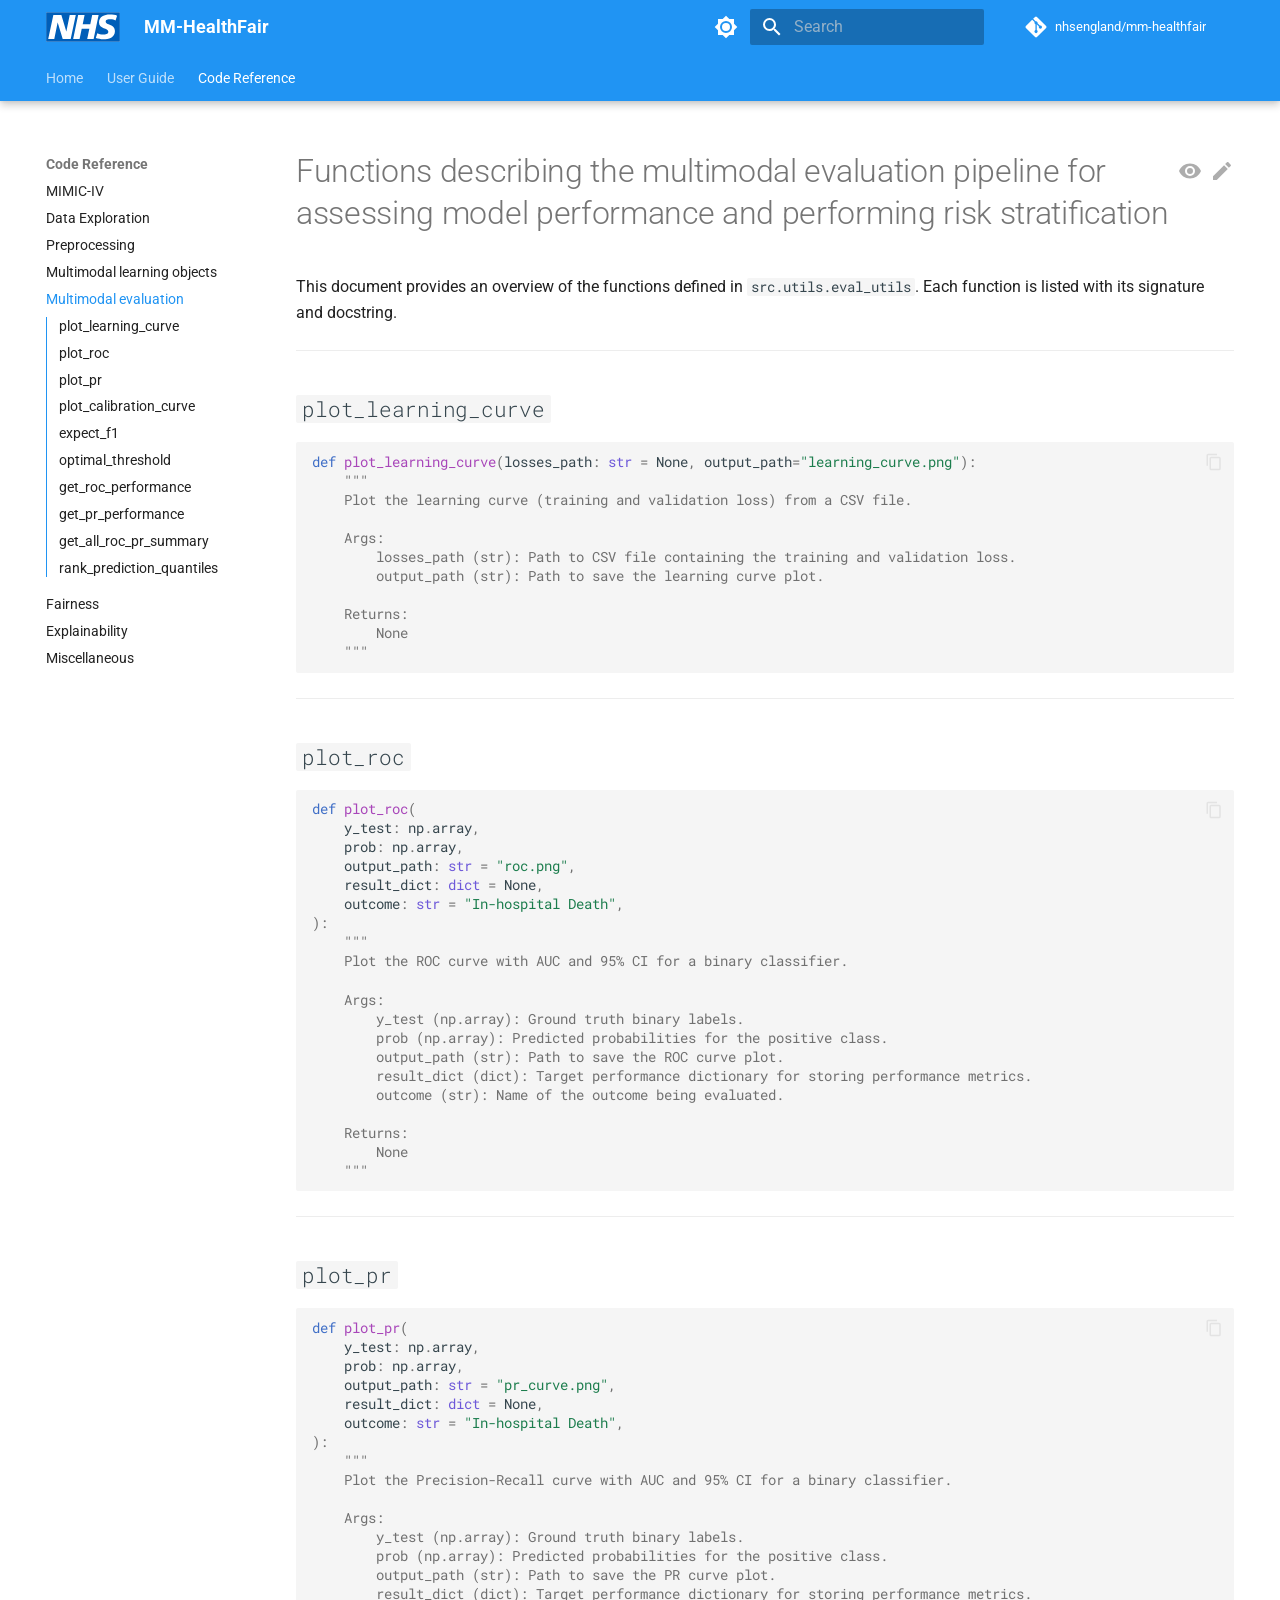
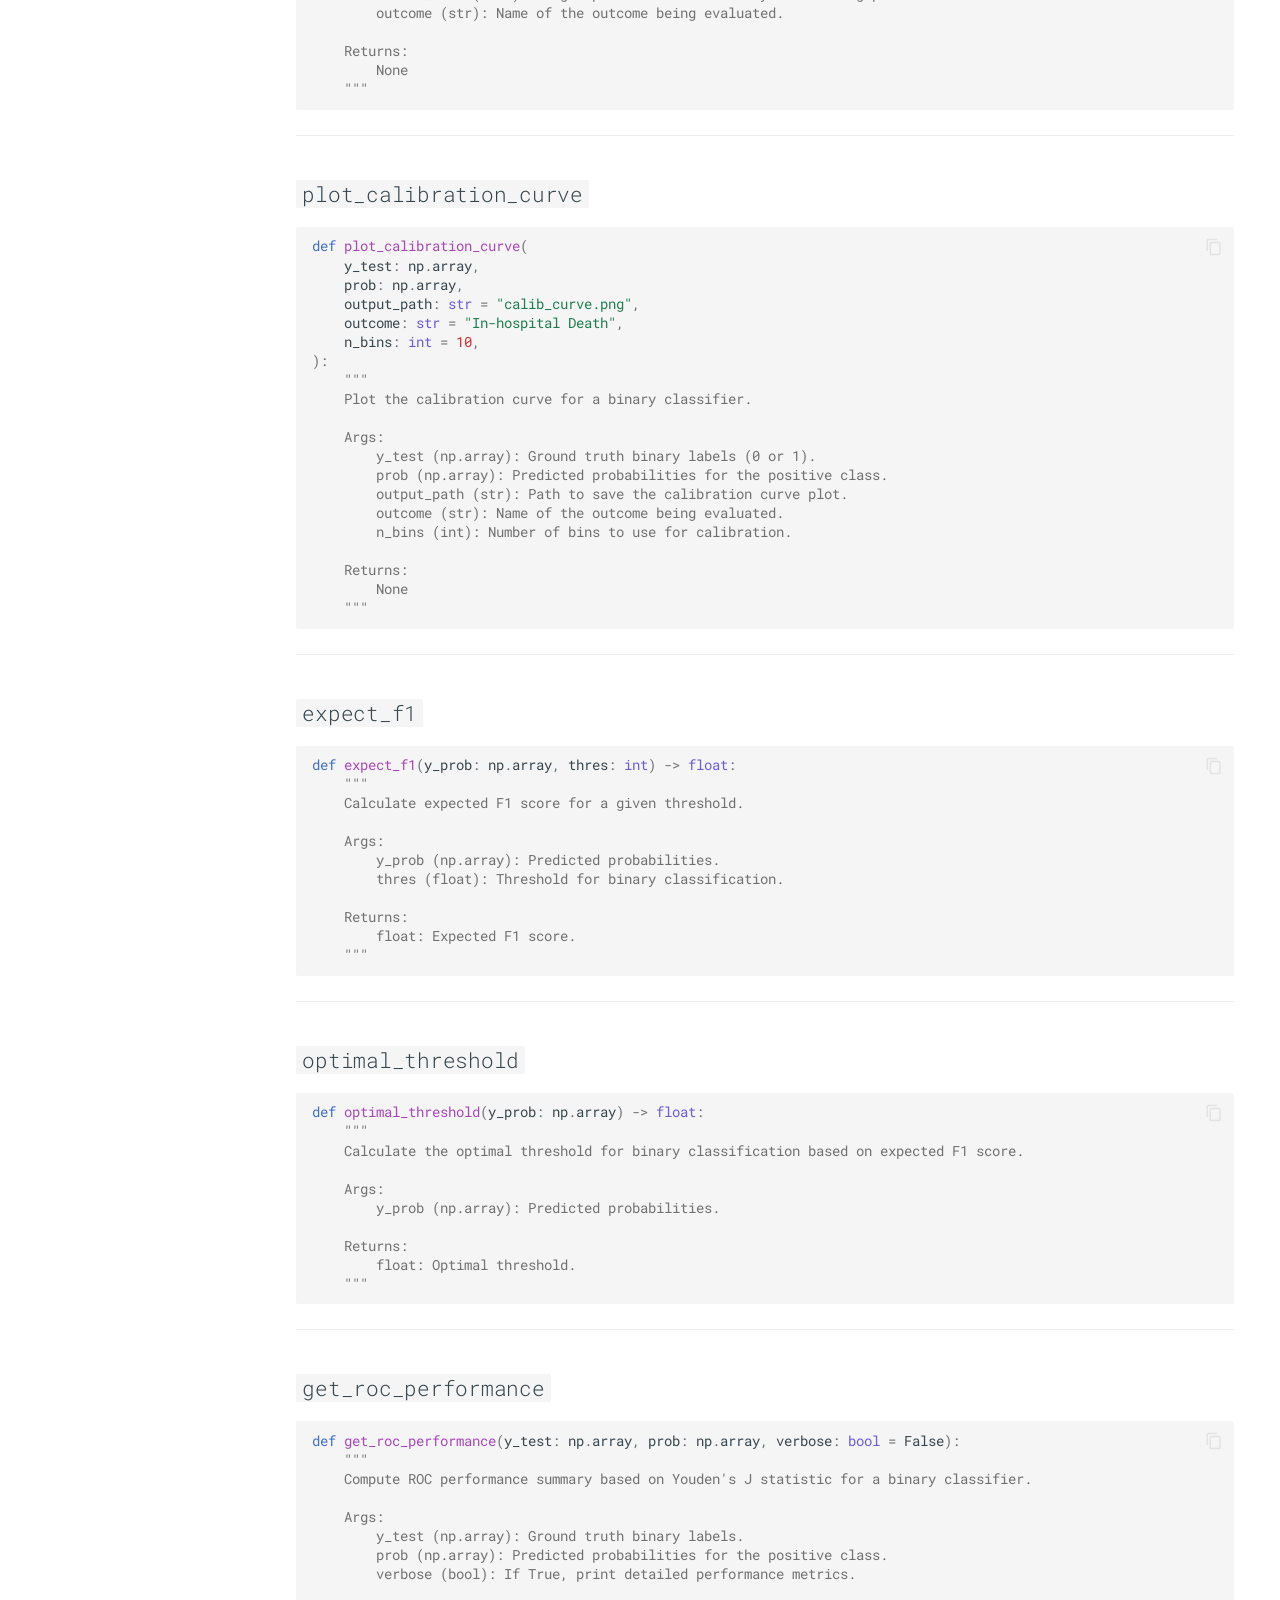
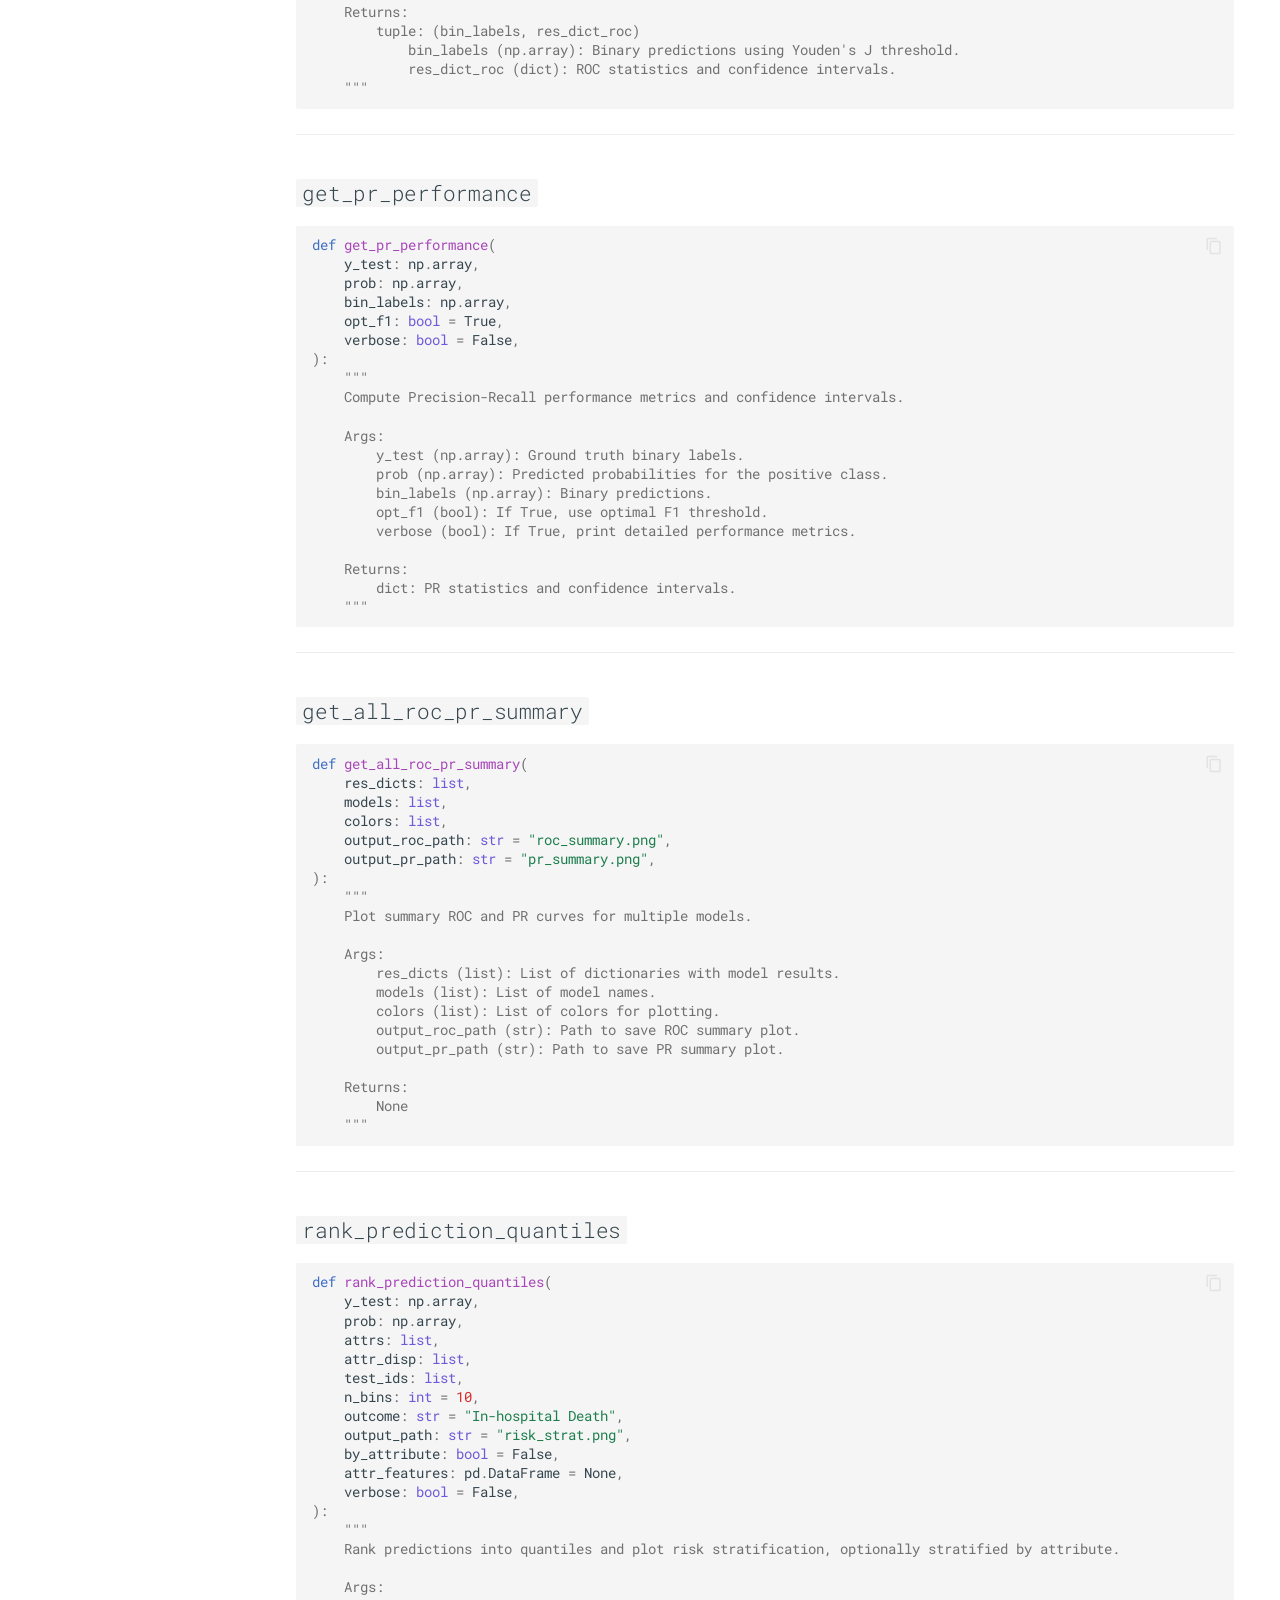
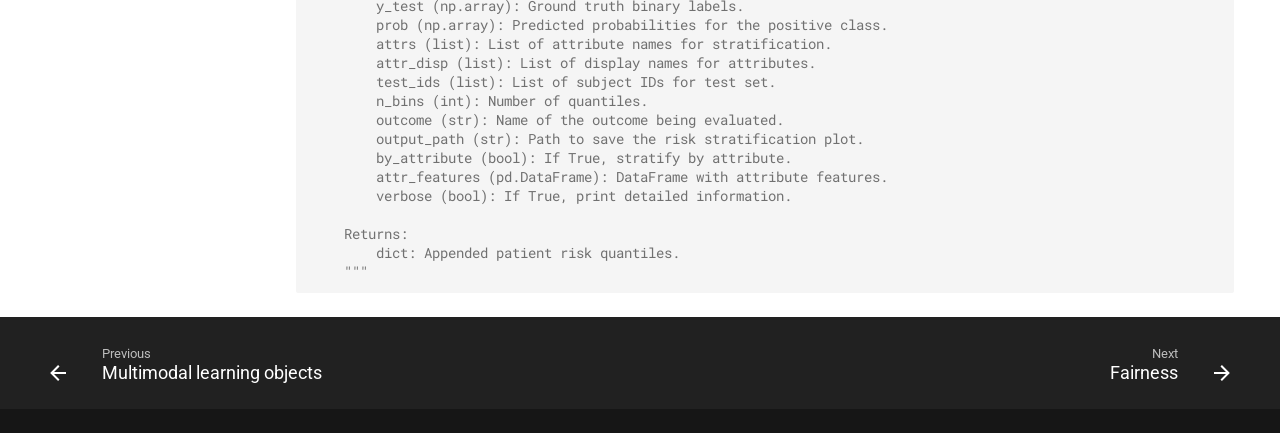
==== commit 2dd589b1: "Deployed 69fd58a with MkDocs version: 1.6.1" ====
--- a/eval_utils/index.html
+++ b/eval_utils/index.html
@@ -11,6 +11,10 @@
       
       
       
+        <link rel="prev" href="../mm_learn/">
+      
+      
+        <link rel="next" href="../fairness_utils/">
       
       
       <link rel="icon" href="../assets/NHS.svg">
@@ -18,7 +22,7 @@
     
     
       
-        <title>Functions describing the multimodal evaluation pipeline for assessing model performance and performing risk stratification - MM-HealthFair</title>
+        <title>Multimodal evaluation - MM-HealthFair</title>
       
     
     
@@ -111,7 +115,7 @@
         <div class="md-header__topic" data-md-component="header-topic">
           <span class="md-ellipsis">
             
-              Functions describing the multimodal evaluation pipeline for assessing model performance and performing risk stratification
+              Multimodal evaluation
             
           </span>
         </div>
@@ -260,10 +264,12 @@
   
   
   
-  
-    
-    
-      <li class="md-tabs__item">
+    
+  
+  
+    
+    
+      <li class="md-tabs__item md-tabs__item--active">
         <a href="../mimiciv/" class="md-tabs__link">
           
   
@@ -425,24 +431,29 @@
       
   
   
-  
-  
-    
-    
-    
-    
-      
-      
-    
-    
-    <li class="md-nav__item md-nav__item--nested">
-      
-        
-        
-        <input class="md-nav__toggle md-toggle " type="checkbox" id="__nav_3" >
-        
-          
-          <label class="md-nav__link" for="__nav_3" id="__nav_3_label" tabindex="0">
+    
+  
+  
+  
+    
+    
+    
+    
+      
+        
+        
+      
+      
+    
+    
+    <li class="md-nav__item md-nav__item--active md-nav__item--section md-nav__item--nested">
+      
+        
+        
+        <input class="md-nav__toggle md-toggle " type="checkbox" id="__nav_3" checked>
+        
+          
+          <label class="md-nav__link" for="__nav_3" id="__nav_3_label" tabindex="">
             
   
   
@@ -455,7 +466,7 @@
             <span class="md-nav__icon md-icon"></span>
           </label>
         
-        <nav class="md-nav" data-md-level="1" aria-labelledby="__nav_3_label" aria-expanded="false">
+        <nav class="md-nav" data-md-level="1" aria-labelledby="__nav_3_label" aria-expanded="true">
           <label class="md-nav__title" for="__nav_3">
             <span class="md-nav__icon md-icon"></span>
             Code Reference
@@ -492,12 +503,259 @@
   
   
     <li class="md-nav__item">
+      <a href="../exploration/" class="md-nav__link">
+        
+  
+  
+  <span class="md-ellipsis">
+    Data Exploration
+    
+  </span>
+  
+
+      </a>
+    </li>
+  
+
+              
+            
+              
+                
+  
+  
+  
+  
+    <li class="md-nav__item">
       <a href="../preprocessing/" class="md-nav__link">
         
   
   
   <span class="md-ellipsis">
     Preprocessing
+    
+  </span>
+  
+
+      </a>
+    </li>
+  
+
+              
+            
+              
+                
+  
+  
+  
+  
+    <li class="md-nav__item">
+      <a href="../mm_learn/" class="md-nav__link">
+        
+  
+  
+  <span class="md-ellipsis">
+    Multimodal learning objects
+    
+  </span>
+  
+
+      </a>
+    </li>
+  
+
+              
+            
+              
+                
+  
+  
+    
+  
+  
+  
+    <li class="md-nav__item md-nav__item--active">
+      
+      <input class="md-nav__toggle md-toggle" type="checkbox" id="__toc">
+      
+      
+        
+      
+      
+        <label class="md-nav__link md-nav__link--active" for="__toc">
+          
+  
+  
+  <span class="md-ellipsis">
+    Multimodal evaluation
+    
+  </span>
+  
+
+          <span class="md-nav__icon md-icon"></span>
+        </label>
+      
+      <a href="./" class="md-nav__link md-nav__link--active">
+        
+  
+  
+  <span class="md-ellipsis">
+    Multimodal evaluation
+    
+  </span>
+  
+
+      </a>
+      
+        
+
+<nav class="md-nav md-nav--secondary" aria-label="Table of contents">
+  
+  
+  
+    
+  
+  
+    <label class="md-nav__title" for="__toc">
+      <span class="md-nav__icon md-icon"></span>
+      Table of contents
+    </label>
+    <ul class="md-nav__list" data-md-component="toc" data-md-scrollfix>
+      
+        <li class="md-nav__item">
+  <a href="#plot_learning_curve" class="md-nav__link">
+    <span class="md-ellipsis">
+      plot_learning_curve
+    </span>
+  </a>
+  
+</li>
+      
+        <li class="md-nav__item">
+  <a href="#plot_roc" class="md-nav__link">
+    <span class="md-ellipsis">
+      plot_roc
+    </span>
+  </a>
+  
+</li>
+      
+        <li class="md-nav__item">
+  <a href="#plot_pr" class="md-nav__link">
+    <span class="md-ellipsis">
+      plot_pr
+    </span>
+  </a>
+  
+</li>
+      
+        <li class="md-nav__item">
+  <a href="#plot_calibration_curve" class="md-nav__link">
+    <span class="md-ellipsis">
+      plot_calibration_curve
+    </span>
+  </a>
+  
+</li>
+      
+        <li class="md-nav__item">
+  <a href="#expect_f1" class="md-nav__link">
+    <span class="md-ellipsis">
+      expect_f1
+    </span>
+  </a>
+  
+</li>
+      
+        <li class="md-nav__item">
+  <a href="#optimal_threshold" class="md-nav__link">
+    <span class="md-ellipsis">
+      optimal_threshold
+    </span>
+  </a>
+  
+</li>
+      
+        <li class="md-nav__item">
+  <a href="#get_roc_performance" class="md-nav__link">
+    <span class="md-ellipsis">
+      get_roc_performance
+    </span>
+  </a>
+  
+</li>
+      
+        <li class="md-nav__item">
+  <a href="#get_pr_performance" class="md-nav__link">
+    <span class="md-ellipsis">
+      get_pr_performance
+    </span>
+  </a>
+  
+</li>
+      
+        <li class="md-nav__item">
+  <a href="#get_all_roc_pr_summary" class="md-nav__link">
+    <span class="md-ellipsis">
+      get_all_roc_pr_summary
+    </span>
+  </a>
+  
+</li>
+      
+        <li class="md-nav__item">
+  <a href="#rank_prediction_quantiles" class="md-nav__link">
+    <span class="md-ellipsis">
+      rank_prediction_quantiles
+    </span>
+  </a>
+  
+</li>
+      
+    </ul>
+  
+</nav>
+      
+    </li>
+  
+
+              
+            
+              
+                
+  
+  
+  
+  
+    <li class="md-nav__item">
+      <a href="../fairness_utils/" class="md-nav__link">
+        
+  
+  
+  <span class="md-ellipsis">
+    Fairness
+    
+  </span>
+  
+
+      </a>
+    </li>
+  
+
+              
+            
+              
+                
+  
+  
+  
+  
+    <li class="md-nav__item">
+      <a href="../shap_utils/" class="md-nav__link">
+        
+  
+  
+  <span class="md-ellipsis">
+    Explainability
     
   </span>
   
@@ -811,6 +1069,44 @@
         <footer class="md-footer">
   
     
+      
+      <nav class="md-footer__inner md-grid" aria-label="Footer" >
+        
+          
+          <a href="../mm_learn/" class="md-footer__link md-footer__link--prev" aria-label="Previous: Multimodal learning objects">
+            <div class="md-footer__button md-icon">
+              
+              <svg xmlns="http://www.w3.org/2000/svg" viewBox="0 0 24 24"><path d="M20 11v2H8l5.5 5.5-1.42 1.42L4.16 12l7.92-7.92L13.5 5.5 8 11z"/></svg>
+            </div>
+            <div class="md-footer__title">
+              <span class="md-footer__direction">
+                Previous
+              </span>
+              <div class="md-ellipsis">
+                Multimodal learning objects
+              </div>
+            </div>
+          </a>
+        
+        
+          
+          <a href="../fairness_utils/" class="md-footer__link md-footer__link--next" aria-label="Next: Fairness">
+            <div class="md-footer__title">
+              <span class="md-footer__direction">
+                Next
+              </span>
+              <div class="md-ellipsis">
+                Fairness
+              </div>
+            </div>
+            <div class="md-footer__button md-icon">
+              
+              <svg xmlns="http://www.w3.org/2000/svg" viewBox="0 0 24 24"><path d="M4 11v2h12l-5.5 5.5 1.42 1.42L19.84 12l-7.92-7.92L10.5 5.5 16 11z"/></svg>
+            </div>
+          </a>
+        
+      </nav>
+    
   
   <div class="md-footer-meta md-typeset">
     <div class="md-footer-meta__inner md-grid">
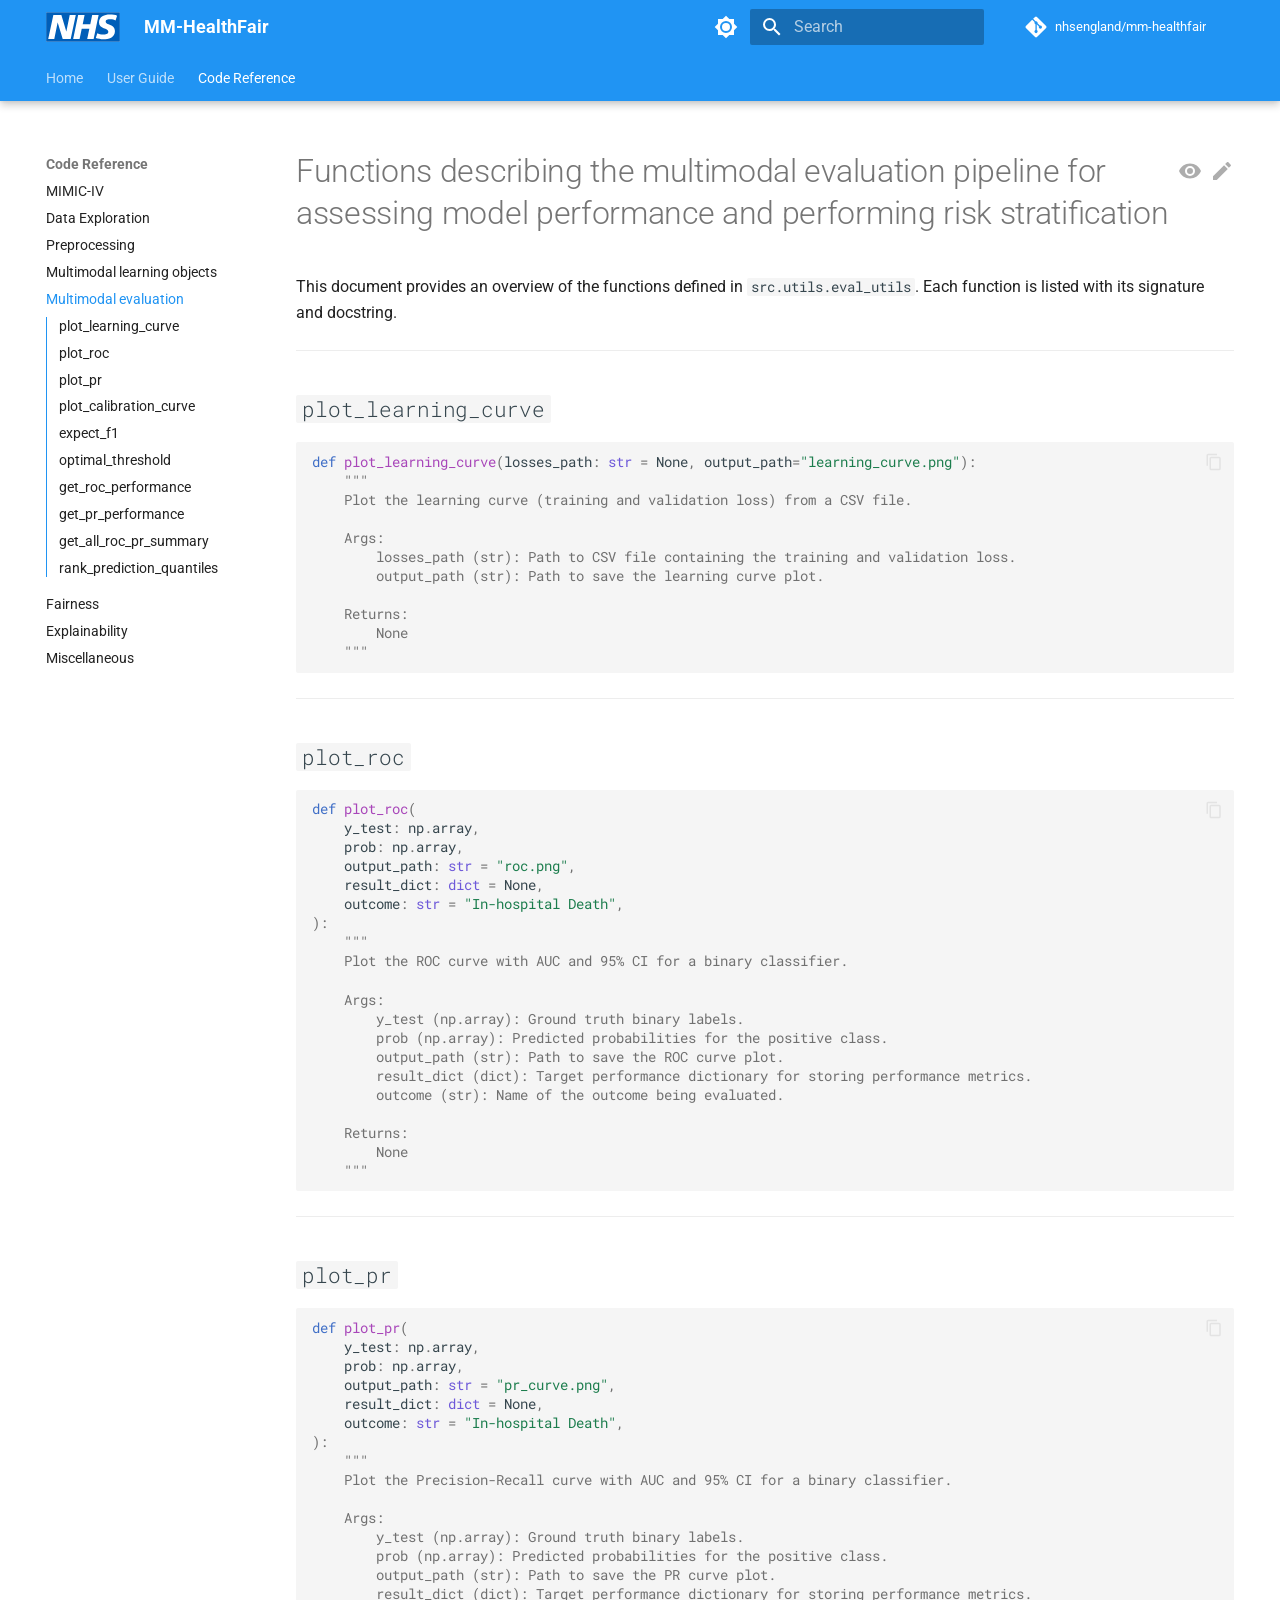
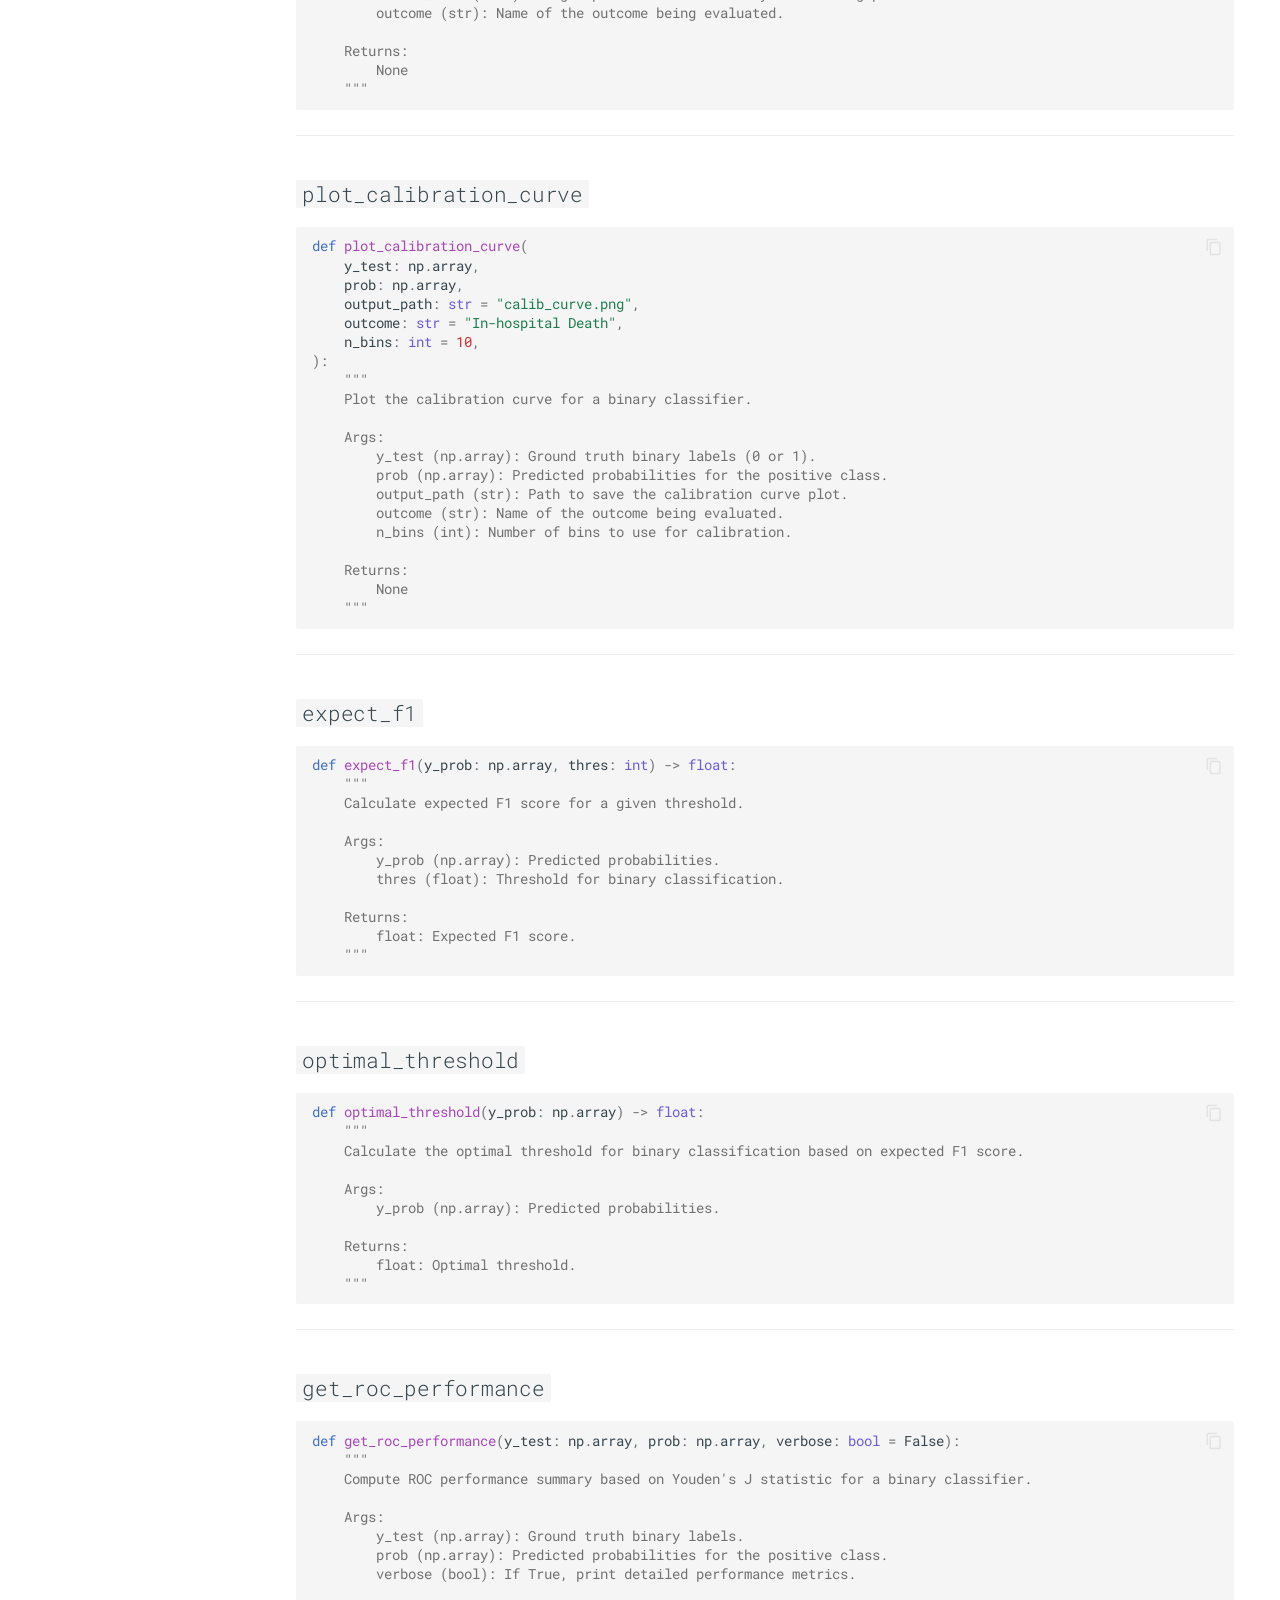
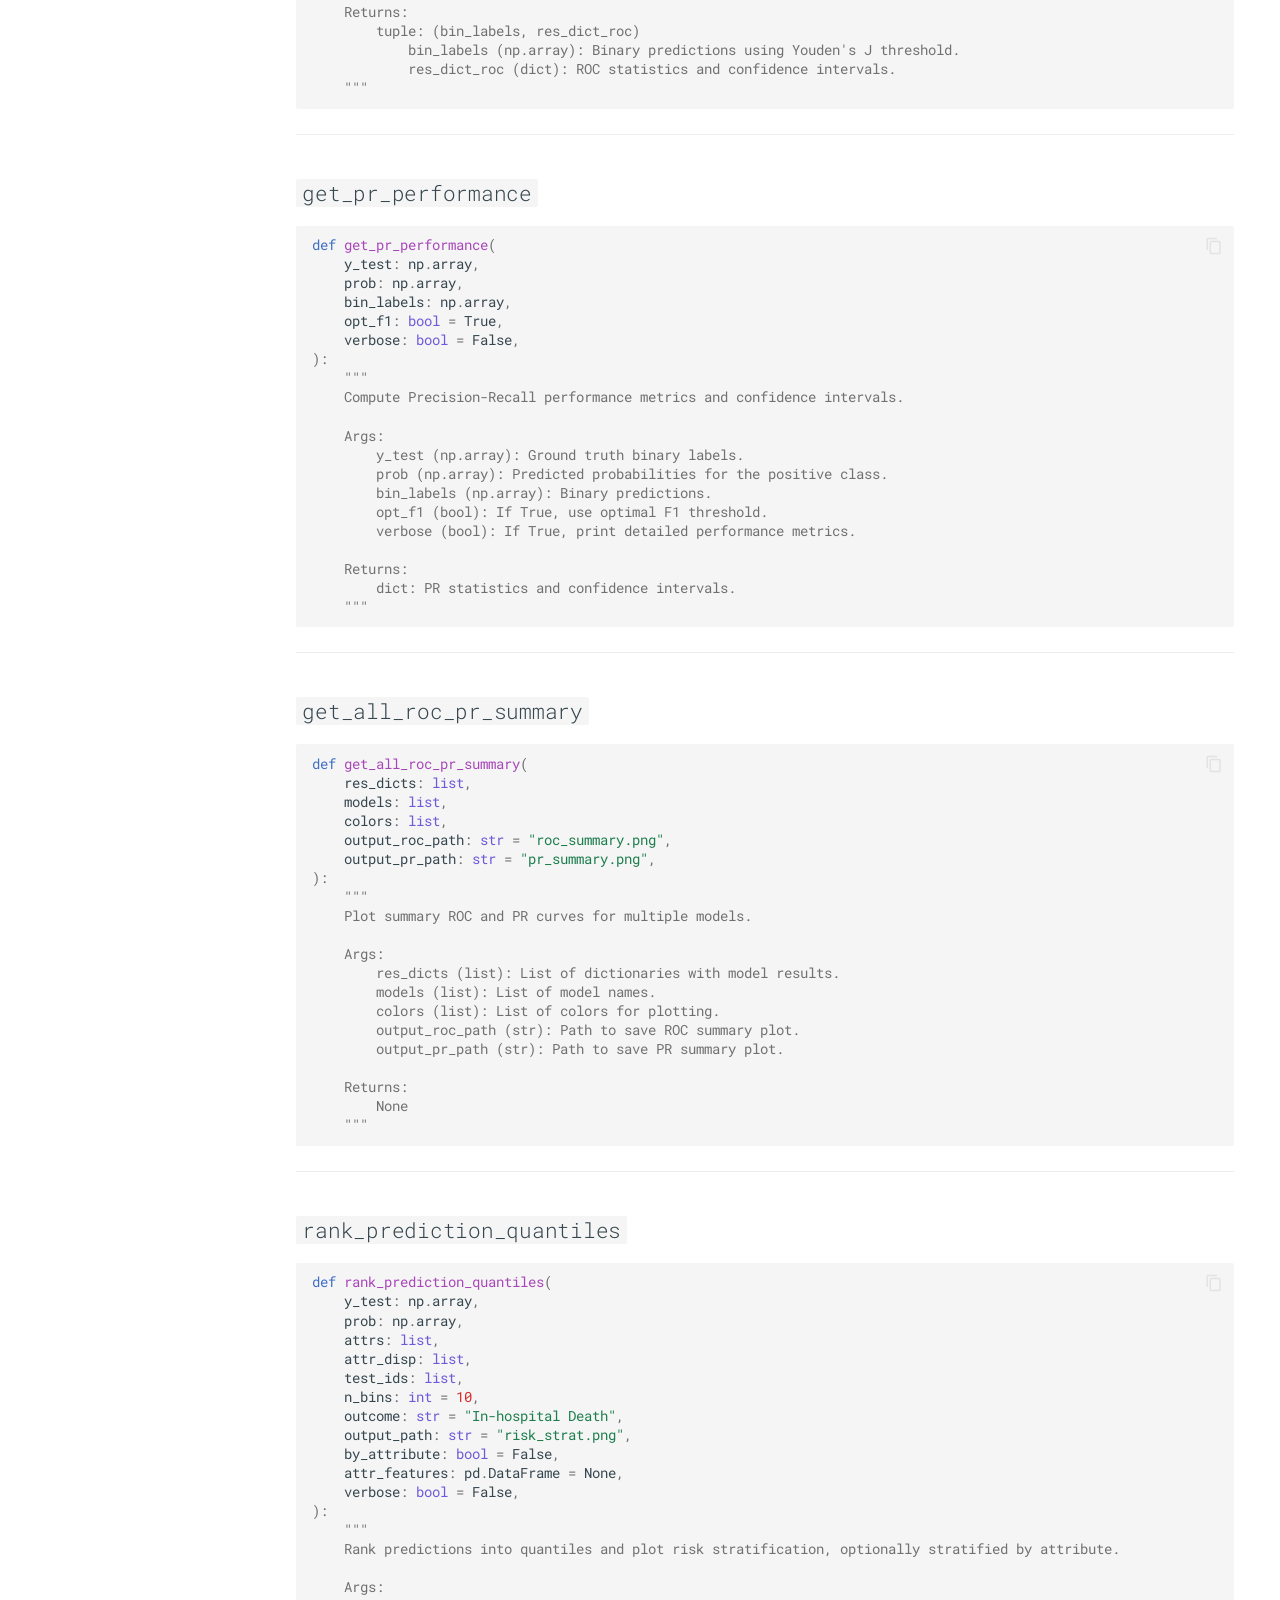
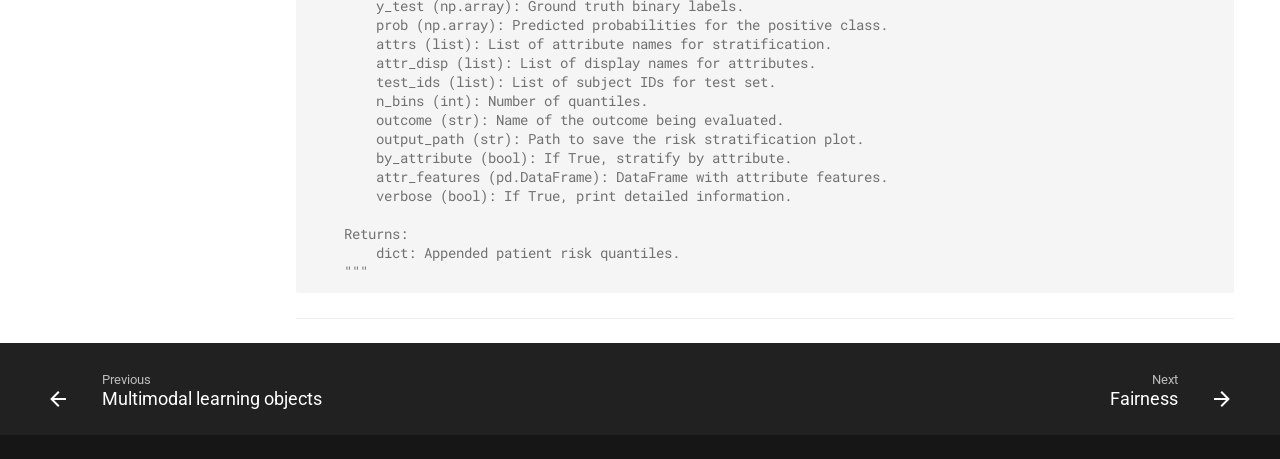
==== commit e5703fbf: "Deployed c22375b with MkDocs version: 1.6.1" ====
--- a/eval_utils/index.html
+++ b/eval_utils/index.html
@@ -1038,6 +1038,7 @@
 </span><span id="__span-9-31"><a id="__codelineno-9-31" name="__codelineno-9-31" href="#__codelineno-9-31"></a><span class="sd">        dict: Appended patient risk quantiles.</span>
 </span><span id="__span-9-32"><a id="__codelineno-9-32" name="__codelineno-9-32" href="#__codelineno-9-32"></a><span class="sd">    &quot;&quot;&quot;</span>
 </span></code></pre></div>
+<hr />
 
 
 
